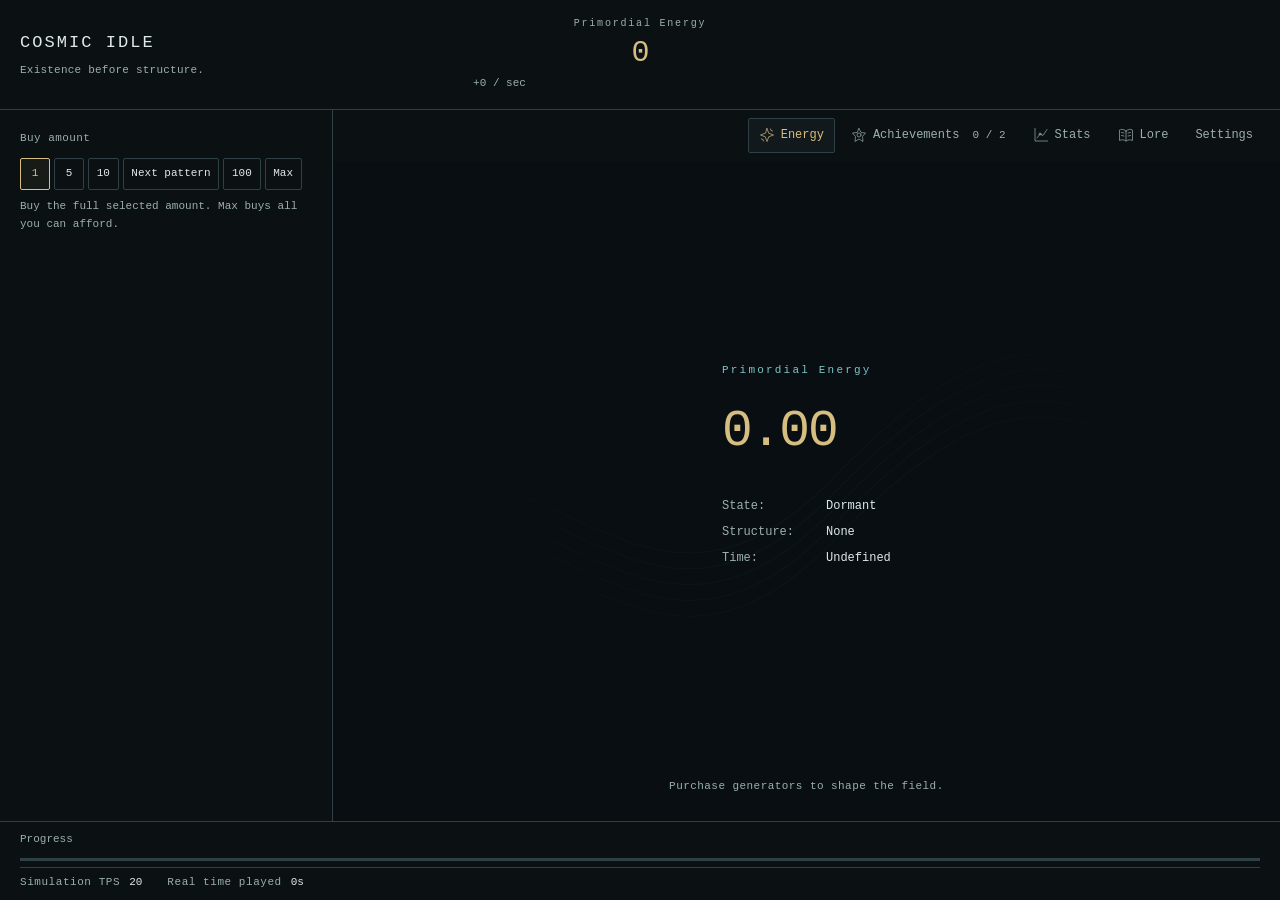
==== docs/index.html @ 894b07b8 "Add two audio directions and a standalone animation and sound gallery" ====
<!DOCTYPE html>
<html lang="en">
<head>
  <meta charset="UTF-8" />
  <meta name="viewport" content="width=device-width, initial-scale=1.0" />
  <title>Cosmic Idle — Energy</title>
  <link rel="stylesheet" href="css/main.css?v=fadb43cb297a" />
</head>
<body>
  <main class="game-shell">
    <header class="topbar">
      <div>
        <h1>Cosmic Idle</h1>
        <div id="generator-layer-switch" class="generator-layer-switch" role="group" aria-label="Generator layer" hidden><button id="layer-primordial" aria-pressed="true">Primordial</button><button id="layer-symmetry" aria-pressed="false">Symmetry</button></div>
        <p class="subtitle">Existence before structure.</p>
      </div>
    <section class="status-grid header-energy">
      <article class="stat-card">
        <span class="label">Primordial Energy</span>
        <strong id="energy-display">0</strong>
        <span id="energy-rate" class="muted">+0 / sec</span>
        
        <span id="fluct-display" class="muted" hidden></span>
        <span id="generator-focus-status" class="muted" hidden></span>
        <div id="quanta-header" class="header-quanta" hidden><span>Unspent Quanta <strong id="quanta-balance">0</strong></span><span><button class="info-term" data-tip="quantaBonus">Energy bonus</button> <strong id="quanta-bonus">×1 all Energy</strong></span></div>
      </article>
    </section>
    </header>

    <section id="save-recovery-warning" class="save-recovery-warning" role="alert" hidden><strong>Your stored save is protected.</strong><span id="save-warning-text"></span><button id="open-save-recovery">Open save recovery</button></section>

    <div class="game-layout">
    <aside class="control-panel" aria-label="Energy controls">
    <div class="buy-amounts" role="group" aria-label="Purchase quantity">
      <span class="label">Buy amount</span>
      <div><button data-buy-amount="1" aria-pressed="true">1</button><button data-buy-amount="5" aria-pressed="false">5</button><button data-buy-amount="10" aria-pressed="false">10</button><button data-buy-amount="pattern" aria-pressed="false">Next pattern</button><button data-buy-amount="100" aria-pressed="false">100</button><button data-buy-amount="max" aria-pressed="false">Max</button></div>
      <p>Buy the full selected amount. Max buys all you can afford.</p>
    </div>
    <div id="primordial-controls">
    <section id="stabilization-panel" class="stabilization-panel" hidden aria-labelledby="stabilization-heading">
      <div class="stabilization-heading"><h2 id="stabilization-heading">Stabilize the Field</h2><strong id="stabilization-level">0 / 4</strong></div>
      <p id="stabilization-next" class="muted"></p>
      <div class="stabilization-track" role="progressbar" aria-label="Stabilization requirements" aria-valuemin="0" aria-valuemax="100" aria-valuenow="0"><span id="stabilization-fill"></span></div>
      <button id="open-stabilization" disabled>Stabilize the Field</button>
      <details class="stabilization-details"><summary>Requirements &amp; rewards</summary><p id="stabilization-reward"></p><p id="stabilization-goal" class="muted"></p><p id="stabilization-recovery" class="muted" hidden></p><p id="economy-migration" class="muted" hidden>Resonance patterns are now active. Your earned progress and unlocked stages were retained.</p></details>
    </section>
    
    <section id="generators-panel" class="panel" data-category="generators" hidden>
      <h2><button class="category-toggle" data-category-toggle="generators" aria-expanded="true">Primordial generators</button></h2>
      <p id="generator-empty" class="muted">Create Energy to discover generators.</p>
      <div id="generator-list" class="card-list"></div>
    </section>

    </div>
    <div id="symmetry-controls" hidden>
      <section class="symmetry-overview"><span class="label">The emerging laws</span><strong id="symmetry-total">0.000%</strong><span id="symmetry-energy-bonus">×1 Energy</span><span id="symmetry-production">0% / game second</span><span id="symmetry-starting" hidden></span></section>
      <p id="symmetry-locked-note" class="muted">Unlock Symmetry in the Condense tree for 10,000 Quanta.</p>
      <section class="panel symmetry-generator-panel"><h2>Symmetry generators</h2>
        <article class="generator-card symmetry-generator"><h3><span class="alignment-symbol" aria-hidden="true">◈</span> <span id="alignment-dev-label" hidden>SGen1 · </span>Field Alignment</h3><p>Bring the fields into alignment. Each level contributes to Symmetry, with diminishing returns from alignment capacity and shared field resistance. Symmetry cannot exceed 100%.</p><div class="generator-meta"><strong id="field-alignment-owned">Purchased: 0</strong><span id="field-alignment-output"></span><span id="field-alignment-scaling" class="muted" hidden></span><button id="buy-field-alignment">Buy 1 — 1e1000 Energy</button></div></article>
      </section>
      <section id="unified-interaction" class="panel" hidden><h2>Unified Interaction</h2><p class="muted">Permanent Energy purchases · retained through Condense.</p><div id="unified-upgrades"></div></section>
      <details class="symmetry-milestones"><summary>Symmetry milestones</summary><ol id="symmetry-milestones"></ol></details>
      <section id="symmetry-breaking" class="symmetry-future" hidden><span class="label">Beyond alignment</span><h3>Break Symmetry</h3><p id="break-symmetry-reward"></p><p class="muted">Resets Field Alignment and Unified Interaction purchases, and returns Symmetry to your starting amount. Keeps Energy, Primordial progress and permanent discoveries.</p><button id="break-symmetry" disabled>Break Symmetry</button><button id="view-asymmetry">Asymmetry upgrades</button></section>
      <p id="symmetry-reset-note" class="muted"></p>
    </div>
    </aside>
    <section class="view-area" aria-label="Game views">
      <section id="active-challenge-banner" class="active-challenge-banner" aria-label="Active challenge" hidden><div><strong id="active-challenge-name"></strong><p id="active-challenge-progress"></p></div><div><button id="active-challenge-view">View rules</button><button id="active-challenge-complete">Complete challenge</button><button id="active-challenge-exit">Exit challenge</button></div></section>
      <div class="view-tabs" role="tablist" aria-label="Game views">
        <button id="energy-tab" role="tab" aria-selected="true" aria-controls="energy-view" tabindex="0">Energy</button>
        <button id="prestige-tab" hidden role="tab" aria-selected="false" aria-controls="prestige-view" tabindex="-1">Condense</button>
        <button id="achievements-tab" role="tab" aria-selected="false" aria-controls="achievements-view" tabindex="-1">Achievements <span id="achievement-count">0 / 2</span></button>
        <button id="stats-tab" role="tab" aria-selected="false" aria-controls="stats-view" tabindex="-1">Stats</button>
        <button id="lore-tab" role="tab" aria-selected="false" aria-controls="lore-view" tabindex="-1">Lore</button>
        <button id="challenges-tab" hidden role="tab" aria-selected="false" aria-controls="challenges-view" tabindex="-1">Challenges</button>
        <button id="automation-tab" hidden role="tab" aria-selected="false" aria-controls="automation-view" tabindex="-1">Automation</button>
        <button id="asymmetry-tab" hidden role="tab" aria-selected="false" aria-controls="asymmetry-view" tabindex="-1">Asymmetry</button>
        <button id="settings-tab" role="tab" aria-selected="false" aria-controls="settings-view" tabindex="-1">Settings</button>
      </div>
      <div id="energy-view" role="tabpanel" aria-labelledby="energy-tab">
        <section id="resonance-overview" class="resonance-overview" aria-label="Resonance resources" hidden>
          <div class="quantum-resource"><span class="label"><button class="info-term" data-tip="quantumResonance">Quantum Resonance</button></span><strong id="quantum-resonance-display">0</strong><span id="quantum-resonance-timer" class="muted"></span><span id="quantum-resonance-softcap" class="muted" hidden><button class="info-term" data-tip="quantumSoftcap">Fluct effect soft-capped</button></span><span id="resonance-fluct-growth" class="muted"></span></div>
          <div class="energy-resource"><span class="label"><button class="info-term" data-tip="energyResonance">Energy Resonance</button></span><strong id="energy-resonance-display">0</strong><span id="energy-resonance-timer" class="muted"></span><span class="muted">Each adds +1 Energy Disturbance</span></div>
        </section>
    <div id="energy-field" class="energy-field" role="img" aria-label="Primordial field. Generator production appears here.">
      <svg class="potential-contours" viewBox="0 0 700 500" preserveAspectRatio="none" aria-hidden="true"><g fill="none" stroke="currentColor" stroke-width="0.6"><path d="M-40 290 C140 130 210 410 370 240 S570 170 740 235"/><path d="M-40 302 C140 142 210 422 370 252 S570 182 740 247"/><path d="M-40 314 C140 154 210 434 370 264 S570 194 740 259"/><path d="M-40 326 C140 166 210 446 370 276 S570 206 740 271"/><path d="M-40 338 C140 178 210 458 370 288 S570 218 740 283"/></g></svg>
      <div class="field-caption"><span class="label">Primordial Energy</span><strong id="center-energy">0.00</strong><div class="existence-state"><p><span>State:</span><b id="existence-state">Dormant</b></p><p><span>Structure:</span><b id="existence-structure">None</b></p><p><span>Time:</span><b>Undefined</b></p><div id="symmetry-counter" class="symmetry-counter" hidden><span><button class="info-term" data-tip="symmetry">Symmetry</button></span><strong id="symmetry-amount">0.000%</strong><small id="symmetry-type">Indistinguishable laws</small></div></div></div>
      <svg class="symmetry-mandala" viewBox="0 0 500 500" aria-hidden="true"><defs><linearGradient id="symmetry-colors" x1="0" y1="0" x2="1" y2="1"><stop stop-color="#b093e4"/><stop offset=".5" stop-color="#72d9d4"/><stop offset="1" stop-color="#ead39b"/></linearGradient></defs><g fill="none" stroke="url(#symmetry-colors)" stroke-width=".7"><circle cx="250" cy="250" r="186"/><circle cx="250" cy="250" r="134"/><path d="M250 64L411 157V343L250 436L89 343V157Z M250 116L366 317H134Z M250 384L134 183H366Z M64 250H436M250 64V436"/><ellipse cx="250" cy="250" rx="186" ry="70"/><ellipse cx="250" cy="250" rx="186" ry="70" transform="rotate(60 250 250)"/><ellipse cx="250" cy="250" rx="186" ry="70" transform="rotate(120 250 250)"/></g></svg>
      <canvas id="field-waves" aria-hidden="true"></canvas>
      <div id="energy-effects" class="energy-effects" aria-hidden="true"></div>
      <span class="field-footnote" aria-hidden="true">Purchase generators to shape the field.</span>
    </div>
      </div>
      <section id="achievements-view" class="achievements-view" role="tabpanel" aria-labelledby="achievements-tab" tabindex="0" hidden>
        <div class="achievements-heading"><span class="label">Milestones of creation</span><h2>Achievements</h2><p>Small discoveries. Permanent rewards.</p></div>
        <div class="achievement-table" role="table" aria-label="Discovered achievements">
          <div class="achievement-row achievement-columns" role="row"><span role="columnheader">Achievement</span><span role="columnheader">Requirement</span><span role="columnheader">Reward</span><span role="columnheader">Status</span></div>
          <div id="click-achievement" class="achievement-row" role="row">
            <div role="cell" class="achievement-name"><span class="achievement-emblem" aria-hidden="true">✦</span><div><span class="achievement-number">01</span><h3>First signal</h3></div></div>
            <div role="cell"><span class="mobile-cell-label">Requirement</span>Purchase <span id="achievement-required">1</span> Energy Disturbance</div>
            <div role="cell"><span class="mobile-cell-label">Reward</span><span id="achievement-reward">×1.03</span> all Energy</div>
            <div role="cell"><span class="mobile-cell-label">Status</span><strong id="achievement-status">0 / 1 generators</strong></div>
          </div>
          <div id="first-generator-achievement" class="achievement-row" role="row"><div role="cell" class="achievement-name"><span class="achievement-emblem" aria-hidden="true">✦</span><div><span class="achievement-number">02</span><h3>An emerging chorus</h3></div></div><div role="cell"><span class="mobile-cell-label">Requirement</span>Purchase 10 Primordial generators</div><div role="cell"><span class="mobile-cell-label">Reward</span>×1.05 generator production</div><div role="cell"><span class="mobile-cell-label">Status</span><strong id="first-generator-status">0 / 1 generators</strong></div></div>
          <div id="twenty-five-achievement" class="achievement-row" role="row"><div role="cell" class="achievement-name"><span class="achievement-emblem" aria-hidden="true">✦</span><div><span class="achievement-number">03</span><h3>A growing engine</h3></div></div><div role="cell"><span class="mobile-cell-label">Requirement</span>Purchase 25 Energy Disturbances</div><div role="cell"><span class="mobile-cell-label">Reward</span>×1.1 generator production</div><div role="cell"><span class="mobile-cell-label">Status</span><strong id="twenty-five-status">0 / 25 Energy Disturbances</strong></div></div>
          <div id="five-minutes-achievement" class="achievement-row" role="row"><div role="cell" class="achievement-name"><span class="achievement-emblem" aria-hidden="true">✦</span><div><span class="achievement-number">04</span><h3>A moment in the void</h3></div></div><div role="cell"><span class="mobile-cell-label">Requirement</span><span id="playtime-requirement">Reach 5 minutes</span></div><div role="cell"><span class="mobile-cell-label">Reward</span><span id="playtime-reward">×1.025 all Energy production</span><span id="playtime-next-reward" class="achievement-detail"></span></div><div role="cell"><span class="mobile-cell-label">Status</span><strong id="five-minutes-status">Tier 0 · 0s / 5 minutes</strong></div></div>
          <div id="coherent-achievement" class="achievement-row" role="row"><div role="cell" class="achievement-name"><span class="achievement-emblem" aria-hidden="true">✦</span><div><span class="achievement-number">05</span><h3>A coherent beginning</h3></div></div><div role="cell"><span class="mobile-cell-label">Requirement</span>Purchase 1 Coherent Energy</div><div role="cell"><span class="mobile-cell-label">Reward</span>×1.05 all generator production</div><div role="cell"><span class="mobile-cell-label">Status</span><strong id="coherent-achievement-status">0 / 1 Coherent Energy</strong></div></div>
          <div id="fluct-streak-achievement" class="achievement-row" role="row" hidden>
            <div role="cell" class="achievement-name"><span class="achievement-emblem" aria-hidden="true">✦</span><div><span class="achievement-number">06</span><h3 id="fluct-streak-name">Against the current</h3></div></div>
            <div role="cell"><span class="mobile-cell-label">Requirement</span><span id="fluct-streak-condition"></span></div>
            <div role="cell"><span class="mobile-cell-label">Reward</span><span id="fluct-streak-reward">Fluct favors reinforcement.</span></div>
            <div role="cell"><span class="mobile-cell-label">Status</span><strong id="fluct-streak-status"></strong><span id="fluct-streak-tiers" class="achievement-detail"></span></div>
          </div>
          <div id="condense-achievement" class="achievement-row" role="row"><div role="cell" class="achievement-name"><span class="achievement-emblem" aria-hidden="true">✦</span><div><span class="achievement-number">07</span><h3>First condensation</h3></div></div><div role="cell"><span class="mobile-cell-label">Requirement</span>Condense Energy once</div><div role="cell"><span class="mobile-cell-label">Reward</span>×1.05 all Energy production</div><div role="cell"><span class="mobile-cell-label">Status</span><strong id="condense-achievement-status">0 / 1 condensations</strong></div></div>
        </div>
      </section>
      <section id="prestige-view" class="achievements-view prestige-view" role="tabpanel" aria-labelledby="prestige-tab" tabindex="0" hidden>
        <div class="prestige-heading"><div class="achievements-heading"><h2>Condense Energy</h2></div><p id="condense-earned" class="stats-note">0 earned · 0 condensations</p></div>
        <section class="primordial-skills" aria-labelledby="skill-tree-title">
          <div class="skill-tree-heading"><h3 id="skill-tree-title">The first constellation</h3><p id="tree-view-help">Scroll vertically · Hover for details · Shift-click to buy</p><div class="tree-view-switch" role="group" aria-label="Skill tree view"><button id="respec-skills" title="Refund all skill costs and restart this run" disabled>Respec</button></div></div>
          <div class="tree-branch-nav" role="group" aria-label="Jump to a branch"><button data-tree-branch="1">Foundation</button><button data-tree-branch="2">Probability</button><button data-tree-branch="3">Rhythm</button><button data-tree-branch="4">Continuum</button><button id="perfect-branch" data-tree-branch="5" hidden>Perfect alignment</button></div>
          <div id="skill-map" class="skill-map" role="region" tabindex="0" aria-label="Skill map. Scroll to explore. Click a node to inspect its effect and cost."><div id="skill-map-world"><svg id="skill-map-links" viewBox="0 0 1350 925" aria-hidden="true"></svg><div id="symmetry-placeholder" hidden class="symmetry-placeholder" role="note"><span class="symmetry-mark">◇</span><strong>Symmetry</strong><span id="symmetry-state">Disconnected · future tree</span><button id="unlock-symmetry">Unlock · 10,000 Quanta</button><small>Discover the laws of the fields</small></div></div></div>
        </section>
        <section class="condense-panel" aria-label="Condensation preview">
          <div class="condense-summary"><span class="label">Condense now to receive</span><strong id="condense-reward">+0 Primordial Quanta</strong><p id="condense-requirement">Requires 1e50 held Energy.</p><p id="condense-next" class="muted"></p></div>
          <p id="condense-rebuild-note" class="stats-note"></p><div class="condense-actions"><button id="condense-button" disabled>Condense Energy · +0 Quanta</button><details class="condense-reset-info"><summary>What resets?</summary><div><p id="condense-reset-description"></p><p id="condense-keep-description" class="condense-keeps"></p></div></details></div>
        </section>
      </section>
      <section id="stats-view" class="achievements-view stats-view" role="tabpanel" aria-labelledby="stats-tab" tabindex="0" hidden>
        <div class="achievements-heading"><span class="label">The shape of production</span><h2>Stats</h2><p id="stats-introduction">Production bonuses.</p></div>
        <div class="stats-subtabs" role="tablist" aria-label="Statistics pages">
          <button id="stats-production-tab" role="tab" aria-selected="true" aria-controls="stats-production-panel" data-stats-page="production">Production</button>
          <button id="stats-condense-tab" role="tab" aria-selected="false" aria-controls="stats-condense-panel" tabindex="-1" data-stats-page="condense">Condense history</button>
        </div>
        <div id="stats-production-panel" role="tabpanel" aria-labelledby="stats-production-tab">
        <div class="stats-overview">
          <article><span class="label">Generator Energy / sec</span><strong id="stats-generator-total">0</strong><span class="muted">Includes current bonuses; timed payouts arrive in bursts.</span></article>
          
        </div>
        <p id="stats-clock-note" class="stats-note" hidden></p>
        
        
        <dl class="discovery-bonuses"><div id="stats-generator-discoveries-row" hidden><dt>Discovered achievements · generator Energy</dt><dd id="stats-generator-discoveries"></dd></div></dl>
        <p id="stats-empty" class="stats-note">Create Energy to discover more production sources.</p>
        <section class="production-breakdown" aria-labelledby="stats-contribution-title">
          <div class="breakdown-heading"><h3 id="stats-contribution-title">Energy / sec contributions</h3><span id="stats-contribution-total"></span></div>
          <p class="breakdown-explanation">Percentages compare each factor's logarithmic strength. Negative shares are slowdowns; absolute shares add to 100%. Expand a row for its sources.</p>
          <p id="stats-contribution-empty" class="stats-note" hidden></p>
          <div id="stats-energy-contributions" class="contribution-layout"></div>
        </section>
        
        <details id="stats-detailed" class="stats-disclosure">
          <summary>Detailed production values</summary>
        <div class="stats-sections">
          
          <section id="stats-generators-section" class="stats-section" aria-labelledby="stats-generator-title" hidden>
            <h3 id="stats-generator-title">Gen 1 · Energy Disturbance</h3><p id="stats-generator-ownership" class="stats-note"></p>
            <dl>
              <div><dt>Original base / unit / sec</dt><dd id="stats-generator-base"></dd></div>
              <div id="stats-field-base-row"><dt>Field Excitation base increase</dt><dd id="stats-generator-field"></dd></div>
              <div id="stats-purchased-base-row" hidden><dt>1-3-1 · Purchased-unit base multiplier</dt><dd id="stats-generator-purchased-base"></dd></div>
              <div class="stats-subtotal"><dt>Current base / unit / sec</dt><dd id="stats-generator-unit"></dd></div>
              <div><dt>Base output · all units / sec</dt><dd id="stats-generator-base-total"></dd></div>
              <div id="stats-generator-count-row" hidden><dt>1-3-2 · Effective count multiplier</dt><dd id="stats-generator-count"></dd></div>
              <div id="stats-generator-focus-row" hidden><dt>3-3 · Wandering rhythm</dt><dd id="stats-generator-focus"></dd></div>
              <div id="stats-growing-engine-row"><dt>A growing engine</dt><dd id="stats-growing-engine"></dd></div>
              <div id="stats-coherent-beginning-row"><dt>A coherent beginning</dt><dd id="stats-coherent-beginning"></dd></div>
              <div id="stats-generator-time-row"><dt>A moment in the void <span class="stats-time-tier muted"></span></dt><dd id="stats-generator-time"></dd></div>
              <div id="stats-generator-condense-row" hidden><dt>First condensation</dt><dd id="stats-generator-condense"></dd></div>
              <div id="stats-generator-quanta-row" hidden><dt>Unspent Primordial Quanta</dt><dd id="stats-generator-quanta"></dd></div>
              <div id="stats-generator-continuum-row" hidden><dt>4-2 · Boundless potential</dt><dd id="stats-generator-continuum"></dd></div>
              <div id="stats-generator-memory-row" hidden><dt>0-0 · Memory of condensation</dt><dd id="stats-generator-memory"></dd></div>
              <div id="stats-generator-fluct-row"><dt><button class="info-term" data-tip="fluct">Fluct</button></dt><dd id="stats-generator-fluct"></dd></div>
              <div class="stats-subtotal"><dt>Combined Energy multiplier</dt><dd id="stats-generator-bonus"></dd></div>
              <div id="stats-generator-game-row"><dt>Energy / game second</dt><dd id="stats-generator-game"></dd></div>
              <div id="stats-speed-row"><dt>Game speed</dt><dd id="stats-speed"></dd></div>
              <div class="stats-result"><dt>Average Energy / second</dt><dd id="stats-generator-result"></dd></div>
            </dl><p id="stats-generator-cadence" class="stats-note"></p>
          </section>
          <section id="stats-fluct-section" class="stats-section" aria-labelledby="stats-fluct-title" hidden>
            <h3 id="stats-fluct-title">Gen 2 · Quantum Fluctuation</h3>
            <dl>
              <div><dt>Total owned</dt><dd id="stats-fluct-owned"></dd></div>
              <div><dt>Current state</dt><dd id="stats-fluct-state"></dd></div>
              <div class="stats-result"><dt><button class="info-term" data-tip="fluctFormula">Fluct</button> · all Energy</dt><dd id="stats-fluct-current"></dd></div>
              <div><dt>Next roll</dt><dd id="stats-fluct-timer"></dd></div>
              <div id="stats-fluct-odds-row" hidden><dt>Positive / negative chance</dt><dd id="stats-fluct-odds"></dd></div>
            </dl><p id="stats-fluct-source" class="stats-note"></p><p id="stats-fluct-formula" class="stats-note" hidden></p>
          </section>
          <section id="stats-coherence-section" class="stats-section" aria-labelledby="stats-coherence-title" hidden>
            <h3 id="stats-coherence-title">Gen 3 · Coherent Energy</h3>
            <dl>
              <div><dt>Total owned</dt><dd id="stats-coherence-owned"></dd></div>
              <div><dt>Resonance production bonuses</dt><dd id="stats-coherence-bonus"></dd></div>
              <div class="stats-result"><dt><button class="info-term" data-tip="quantumResonance">Quantum Resonance</button> / cycle</dt><dd id="stats-quantum-output"></dd></div>
              <div><dt>Quantum Resonance cycle</dt><dd id="stats-quantum-interval"></dd></div>
              <div><dt>Quantum Resonance held</dt><dd id="stats-quantum-held"></dd></div>
              <div id="stats-softcap-row"><dt><button class="info-term" data-tip="quantumSoftcap">Fluct effect soft cap</button></dt><dd id="stats-quantum-softcap"></dd></div>
              <div id="stats-effective-row" hidden><dt>Effective Quantum Resonance</dt><dd id="stats-effective-quantum"></dd></div>
              <div id="stats-exponent-row" hidden><dt>Soft-cap exponent</dt><dd id="stats-quantum-exponent"></dd></div>
              <div class="stats-result"><dt><button class="info-term" data-tip="energyResonance">Energy Resonance</button> / cycle</dt><dd id="stats-resonance-output"></dd></div>
              <div><dt>Energy Resonance cycle</dt><dd id="stats-resonance-interval"></dd></div>
              <div><dt>Gen 1 units created</dt><dd id="stats-resonance-added"></dd></div>
            </dl><p class="stats-note">Generator achievements strengthen both outputs. Fractional output carries into future cycles. Each Energy Resonance adds one Gen 1 unit.</p>
          </section>
          <section id="stats-field-section" class="stats-section" aria-labelledby="stats-field-title" hidden>
            <h3 id="stats-field-title">Gen 4 · Field Excitation</h3>
            <dl>
              <div><dt>Total owned</dt><dd id="stats-field-owned"></dd></div>
              <div><dt>Base increase / cycle · all units</dt><dd id="stats-field-base"></dd></div>
              <div><dt>Generator achievement bonus</dt><dd id="stats-field-bonus"></dd></div>
              <div id="stats-field-purchased-row" hidden><dt>4-3-3 · Purchased Field Excitations</dt><dd id="stats-field-purchased"></dd></div>
              <div class="stats-result"><dt>Gen 1 base increase / cycle</dt><dd id="stats-field-output"></dd></div>
              <div><dt>Cycle duration</dt><dd id="stats-field-interval"></dd></div>
              <div><dt>Accumulated Gen 1 base increase</dt><dd id="stats-field-accumulated"></dd></div>
            </dl><p class="stats-note">The accumulated increase is already included in Gen 1's base rate above. Energy bonuses then multiply its Energy payouts.</p>
          </section>
          <section id="stats-dynamics-section" class="stats-section" hidden>
            <h3>Field dynamics · Gen 5–7</h3><dl>
              <div><dt>Oscillation cycle</dt><dd id="stats-oscillation-phase"></dd></div>
              <div class="stats-result"><dt>Current all-Energy multiplier</dt><dd id="stats-oscillation-current"></dd></div>
              <div><dt>Peak all-Energy multiplier</dt><dd id="stats-oscillation-peak"></dd></div>
              <div><dt>Gen 6 · peak reinforcement</dt><dd id="stats-field-resonance"></dd></div>
              <div><dt>Gen 7 · Disturb coupling</dt><dd id="stats-field-coupling"></dd></div>
            </dl><p class="stats-note">Coupled Gen 4 units strengthen future base-rate increases. Their accumulated effect is included in Field Excitation above.</p>
          </section>
        </div>
        </details>
        </div>
        <div id="stats-condense-panel" role="tabpanel" aria-labelledby="stats-condense-tab" hidden>
          <div class="stats-overview">
            <article><span class="label">Current run · real duration</span><strong id="stats-run-real-duration">0s</strong><span id="stats-run-reward" class="muted">+0 Quanta if condensed now</span></article>
            <article><span class="label">Current Quanta / real minute</span><strong id="stats-run-quanta-minute">0</strong><span id="stats-run-quanta-hour" class="muted">0 Quanta / real hour</span></article>
          </div>
          <p id="stats-run-partial" class="stats-note" hidden>This run began before real-run tracking was added. Its duration and rates cover only the tracked portion. The next fresh run will be fully tracked.</p>
          <div class="breakdown-heading"><h3>Last 10 Condenses</h3><span id="stats-condense-record-count">0 recorded</span></div>
          <p class="stats-note">Newest first. All Quanta rates use real elapsed time.</p>
          <p id="stats-condense-empty" class="stats-note">No recorded Condenses yet. Completed runs will appear here; older saves have no retrospective history.</p>
          <div id="stats-condense-table-wrap" class="condense-history-scroll" tabindex="0" role="region" aria-label="Recent Condense runs" hidden>
            <table class="condense-history-table"><thead><tr><th scope="col">Condense</th><th scope="col">Real duration</th><th scope="col">Quanta gained</th><th scope="col">Quanta / min</th><th scope="col">Quanta / hour</th></tr></thead><tbody id="stats-condense-rows"></tbody></table>
          </div>
          <p id="stats-condense-partial-note" class="stats-note" hidden>Partial records show only time tracked after this update. Their rates describe that tracked interval, rather than the entire run. A dash means a positive reward had no measurable real duration.</p>
        </div>
      </section>
      <section id="lore-view" class="achievements-view lore-view" role="tabpanel" aria-labelledby="lore-tab" tabindex="0" hidden>
        <div class="achievements-heading"><span class="label">An unfolding existence</span><h2>Lore</h2><p>Fragments discovered along the way.</p></div><div id="lore-entries"></div>
      </section>
      <section id="challenges-view" class="achievements-view challenges-view" role="tabpanel" aria-labelledby="challenges-tab" tabindex="0" hidden>
        <div class="achievements-heading"><span class="label">Patterns becoming purpose</span><h2>Challenge runs</h2><p>Reach an Energy goal under altered rules. Ten levels per challenge. Permanent automation rewards.</p></div>
        <div class="challenge-layout"><nav id="challenge-tracks" aria-label="Automation challenges"></nav><article id="challenge-detail" class="challenge-detail"></article></div>
      </section>
      <section id="automation-view" class="achievements-view automation-view" role="tabpanel" aria-labelledby="automation-tab" tabindex="0" hidden>
        <div class="achievements-heading"><span class="label">Let the field sustain itself</span><h2 id="automation-heading">Automation</h2><p>Configure generator buyers, Stabilization and Condensing.</p></div>
        <section class="automation-settings" aria-labelledby="automation-heading">
          <p class="settings-note">Basic buyers and Auto-Stabilize unlock after Condense. Unlock advanced buyers in the skill tree. Basic buyers attempt the next pattern; advanced buyers purchase Max. Timers use real seconds, including time out of focus. Failed attempts are not saved up. Condense has priority, then Stabilize, then buyers act in generator order. Auto-Stabilize starts off and uses the average interval of all other unlocked buyers, whether enabled or disabled.</p>
          <div class="automation-actions"><button id="automation-all-on">Enable all unlocked</button><button id="automation-all-off">Disable all</button><button id="automation-challenges">View challenges</button></div>
          <div id="automation-settings-list" class="settings-list"></div>
          <form id="auto-condense-target-form" class="auto-condense-target" novalidate>
            <label for="auto-condense-target">Auto-Condense minimum reward <span class="muted">(Primordial Quanta)</span></label>
            <div><input id="auto-condense-target" type="text" inputmode="decimal" value="1" autocomplete="off" spellcheck="false" aria-describedby="auto-condense-target-help auto-condense-target-status"><button id="auto-condense-target-apply" type="submit">Apply target</button></div>
            <p id="auto-condense-target-help" class="settings-note">Enter a whole number of 1 or more. Scientific notation is supported, for example 1e3. Auto-Condense pauses while you edit this field.</p>
            <p id="auto-condense-target-status" class="settings-note" role="status" aria-live="polite"></p>
            <p id="auto-condense-target-progress" class="settings-note"></p>
          </form>
          <p id="auto-condense-explanation" class="settings-note">Auto-Condense waits until the available reward meets your Quanta target, then claims the full reward on its next attempt. The normal 1e50 Energy minimum still applies. Automatic Condenses skip the cinematic. Basic buyers start enabled when unlocked; other toggles keep your saved choice.</p>
        </section>
      </section>
      <section id="asymmetry-view" class="achievements-view asymmetry-view" role="tabpanel" aria-labelledby="asymmetry-tab" tabindex="0" hidden><div class="achievements-heading"><span class="label">Difference becomes possibility</span><h2>Asymmetry</h2><p>A permanent currency born when aligned fields separate.</p></div><div class="asymmetry-balances"><strong id="asymmetry-balance">0</strong><span id="asymmetry-history"></span></div><p class="settings-note">These upgrades survive Condense, Stabilization and Break Symmetry.</p><div id="asymmetry-upgrades" class="asymmetry-upgrades"></div></section>
      <section id="settings-view" class="achievements-view" role="tabpanel" aria-labelledby="settings-tab" tabindex="0" hidden>
        <div class="achievements-heading"><span class="label">Your experience</span><h2>Settings</h2></div>
        <div class="settings-save-actions" role="group" aria-label="Save data">
          <button id="save-button">Save</button>
          <button id="export-button">Export</button>
          <button id="import-button">Import</button>
          <button id="reset-button" class="danger">Hard Reset</button>
        </div>
        <p id="save-status" class="settings-note" role="status">Autosave enabled.</p>
        <div class="save-recovery-controls"><button id="export-stored-button">Export protected stored save</button><label>Recovery backup<select id="save-backup-select" aria-label="Recovery backup"></select></label><button id="restore-backup-button">Restore selected backup</button><p class="settings-note">Imports and recovery keep the previous data as a backup. A failed load pauses autosaving instead of replacing your progress.</p></div>
        <div class="settings-list">
          <label><span>Sound direction</span><select id="setting-audioTheme"><option value="0">Eventide · original</option><option value="1">Celestial score</option><option value="2">Glass observatory · new</option><option value="3">Redshift · new</option></select></label>
          <label><span>Visual direction</span><select id="setting-visualTheme"><option value="0">Deep Signal · original</option><option value="1">Spectral lattice · new</option></select></label>
          <label><span>Stabilization and Break Symmetry animations</span><input id="setting-resetVisuals" type="checkbox"></label>
          <p class="settings-note">Sound and visual directions can be mixed. Both preserve the original Condense music and cinematic.</p>
          <div class="audio-preview-actions"><button id="preview-direction">Preview selected sound</button><button id="stop-direction-preview" hidden>Stop preview</button><a href="gallery.html" target="_blank" rel="noopener">Animation &amp; sound gallery ↗</a></div><p id="direction-preview-status" class="settings-note" role="status">Compare the same short event sequence in each sound direction.</p>
          <label><span>Sound</span><input id="setting-sound" type="checkbox"></label>
          <label><span>Mute sounds while unfocused</span><input id="setting-muteUnfocused" type="checkbox"></label>
          
          
          
          <label><span>Skill purchase sounds</span><input id="setting-perkSound" type="checkbox"></label>
          <label><span>Skill purchase visuals</span><input id="setting-perkVisuals" type="checkbox"></label>
          <label><span>Generator sounds</span><input id="setting-generatorSound" type="checkbox"></label>
          <label><span>Quantum Fluctuation sounds</span><input id="setting-fluctuationSound" type="checkbox"></label>
          <label><span>Coherent Energy sounds</span><input id="setting-coherentSound" type="checkbox"></label>
          <label><span>Field sounds</span><input id="setting-fieldSound" type="checkbox"></label>
          <label><span>Condense music</span><input id="setting-condenseSound" type="checkbox"></label>
          <label><span>Condense cinematic</span><input id="setting-condenseVisuals" type="checkbox"></label>
          <label><span>Volume</span><input id="setting-volume" type="range" min="0" max="1" step="0.01" aria-label="Volume"></label>
          <label><span>Visual feedback</span><select id="setting-visuals"><option value="0">None — sound only</option><option value="1">Faint abstract glow</option><option value="2">Classic sparks</option></select></label>
          <label><span>Automatically dismiss lore and notifications after 6 seconds</span><input id="setting-autoDismiss" type="checkbox"></label>
        </div>
        <p class="settings-note">Popups wait for a click by default. Generator hotkeys: 1–9 and 0 buy generators in the selected Primordial or Symmetry layer, when available. Uses the selected buy amount in the Energy tab. Sounds begin after your first interaction. Settings are saved with your progress.</p><div class="sound-previews"><button id="preview-perk-sound">Preview skill purchase</button></div><p id="music-stage" class="settings-note"></p><p id="audio-status" class="settings-note" role="status"></p>
      </section>
    </section>
    </div>
    <section class="milestone" aria-label="Next major milestone">
      <div class="milestone-heading"><span id="milestone-title">Progress</span><span id="milestone-value"></span><div id="milestone-condense-summary" class="milestone-condense-summary" hidden><span id="milestone-quanta-rate" title="Quanta available if you Condense now, divided by this run's real elapsed minutes.">0 Quanta/min</span><button id="milestone-condense" hidden>Condense Energy</button></div></div>
      <div id="milestone-bar" class="milestone-track" role="progressbar" aria-label="Progress" aria-valuemin="0" aria-valuemax="100" aria-valuenow="0"><div id="milestone-fill"></div></div>
      <span id="milestone-caption" class="muted"></span>
    <section class="simulation-strip">
      <h2>Simulation</h2>
      <div class="sim-grid">
        <div><span class="label">Simulation TPS</span><strong id="tps-display">20</strong></div>
        <div id="game-speed-stat" hidden><span class="label">Game Speed</span><strong id="game-speed-display">1×</strong></div>
        <div><span class="label">Real time played</span><strong id="real-time-display">0s</strong></div>
        <div id="game-time-stat" hidden><span class="label">Game time experienced</span><strong id="game-time-display">0s</strong></div>
      </div>
    </section>
    </section>
  </main>
  <section id="skill-detail" class="skill-detail" role="dialog" aria-labelledby="skill-detail-name" aria-describedby="skill-detail-description" hidden><button id="close-skill-detail" aria-label="Close skill details">×</button><div><span id="skill-detail-id" class="label">1-1 · Foundation</span><h4 id="skill-detail-name">Focused production</h4><p id="skill-detail-description"></p><p id="skill-detail-cost" class="stats-note"></p></div><button id="buy-skill">Unlock · 1 Quanta</button><p id="skill-purchase-status" role="status" aria-live="polite"></p></section>

  <dialog id="challenge-dialog" aria-labelledby="challenge-confirm-title" aria-describedby="challenge-confirm-description"><span class="label">Alter the primordial field</span><h2 id="challenge-confirm-title"></h2><p id="challenge-confirm-description"></p><div class="respec-choices"><button id="challenge-cancel">Keep this run</button><button id="challenge-confirm">Restart run</button></div></dialog>
  <dialog id="respec-dialog" aria-labelledby="respec-title" aria-describedby="respec-description"><span class="label">Reform the constellation</span><h2 id="respec-title">Respec skills?</h2><strong id="respec-refund"></strong><p id="respec-description"></p><div class="respec-choices"><button id="cancel-respec">Keep my skills</button><button id="confirm-respec">Respec · restart run</button></div></dialog>
  <dialog id="stabilization-dialog" aria-labelledby="stabilization-dialog-title"><span class="label">Release the Energy · retain the pattern</span><h2 id="stabilization-dialog-title">Stabilize the Field?</h2><p id="stabilization-dialog-reward"></p><p>Restart Energy, generators and Resonance in a stronger field.</p><p id="stabilization-keeps"></p><div class="respec-choices"><button id="cancel-stabilization">Keep building</button><button id="confirm-stabilization">Stabilize</button></div></dialog>
  <p id="pattern-announcement" class="sr-only" role="status" aria-live="polite"></p>
  <dialog id="break-dialog" aria-labelledby="break-dialog-title"><h2 id="break-dialog-title">Break Symmetry?</h2><p id="break-dialog-reward"></p><p>Resets Field Alignment and every Unified Interaction purchase. Symmetry returns to your starting amount. Keeps Energy, Primordial generators, Quanta, skills, achievements, lore, playtime, Asymmetry and its upgrades.</p><div class="dialog-actions"><button id="cancel-break">Keep aligning</button><button id="confirm-break">Break Symmetry</button></div></dialog>
  <div id="reset-presentation" hidden aria-hidden="true"><div class="reset-geometry"></div><div class="reset-blackout"></div><p class="reset-caption"></p></div>
  <div id="discovery-flair" aria-hidden="true" hidden></div>
  <aside id="achievement-notice" class="achievement-notice" role="button" tabindex="0" aria-label="Dismiss notification" hidden>
    <div role="status" aria-live="polite" aria-atomic="true"><span id="achievement-notice-kind" class="label">Achievement unlocked</span><h2 id="achievement-notice-title"></h2><p id="achievement-notice-reward"></p></div>
    <div class="achievement-notice-actions"><span id="achievement-notice-count"></span><span>Click anywhere to dismiss</span></div>
  </aside>
  <dialog id="offline-dialog" aria-labelledby="offline-title" aria-describedby="offline-description">
    <span class="label">While you were away</span><h2 id="offline-title">Offline progress</h2>
    <p id="offline-description"></p><progress id="offline-progress" max="1" value="0" aria-label="Offline time processed"></progress>
    <p id="offline-status" role="status" aria-live="polite"></p><p id="offline-summary"></p>
    <p id="offline-accuracy" class="settings-note">Accurate uses normal simulation rules. Fast checks purchases and timed production less often, so results can differ. Skipping keeps processed progress and discards the remaining time.</p>
    <div class="offline-actions"><button id="offline-accurate">Simulate accurately</button><button id="offline-fast">Fast · less accurate</button><button id="offline-skip">Skip offline time</button><button id="offline-continue" hidden>Continue</button></div>
  </dialog>
  <dialog id="condense-dialog" aria-labelledby="condense-cinematic-title" aria-describedby="condense-cinematic-reward"><canvas id="condense-canvas" aria-hidden="true"></canvas><div class="condense-cinematic-caption"><span class="label">The field remembers</span><h2 id="condense-cinematic-title">Condensing Energy</h2><p id="condense-cinematic-reward"></p></div><button id="skip-condense">Skip cinematic</button></dialog>

  <!-- Break Infinity: large-number library -->
  <script src="js/numbers/break_infinity.min.js?v=e5052a9b24a3"></script>

  <!-- Load order matters because this version works directly from file:// -->
  <script src="js/core/namespace.js?v=2be15fd41d03"></script>
  <script src="js/core/config.js?v=1f994a4ee88d"></script>
  <script src="js/numbers/decimal.js?v=072eb6e5da4d"></script>
  <script src="js/core/state.js?v=b77891d3374e"></script>
  <script src="js/core/automation.js?v=b58f0ed9d0a8"></script>
  <script src="js/core/symmetry.js?v=0724e8f1a677"></script>
  <script src="js/time/gameTime.js?v=a3b9af0ff87e"></script>
  <script src="js/core/modifiers.js?v=368e702616dc"></script>
  <script src="js/core/playtime.js?v=e3322b01d6fb"></script>
  <script src="js/core/progression.js?v=d53b14316d63"></script>
  <script src="js/core/prestige.js?v=06d57d041259"></script>
  <script src="js/layers/energy/energy.js?v=6435c975ec5c"></script>
  <script src="js/layers/energy/coherence.js?v=be5e46fdf999"></script>
  <script src="js/layers/energy/fieldExcitation.js?v=abb01bc2d45d"></script>
  <script src="js/layers/energy/fieldDynamics.js?v=76632361444f"></script>
  <script src="js/core/structure.js?v=4762d080104f"></script>
  <script src="js/core/flow.js?v=d1f1f20dbab7"></script>
  <script src="js/core/productionStats.js?v=9cdac373e95e"></script>
  <script src="js/save/saveManager.js?v=5a423ff596cc"></script>
  <script src="js/ui/format.js?v=7deb167be06e"></script>
  <script src="js/ui/icons.js?v=80b1b0ea0822"></script>
  <script src="js/ui/experience.js?v=b15e1372ab97"></script>
  <script src="js/ui/perkFX.js?v=6b1f5cb7c69e"></script>
  <script src="js/ui/condenseFX.js?v=a3923dd5d810"></script>
  <script src="js/ui/tooltips.js?v=003dcab9db72"></script>
  <script src="js/ui/fieldWaves.js?v=fa132db192d3"></script>
  <script src="js/ui/stats.js?v=914dfd00bf46"></script>
  <script src="js/ui/achievements.js?v=17c5f1700e67"></script>
  <script src="js/ui/prestige.js?v=f57351f4cb58"></script>
  <script src="js/ui/discovery.js?v=091b40b5cb5e"></script>
  <script src="js/ui/treeMap.js?v=63e38f61743f"></script>
  <script src="js/ui/automation.js?v=07c4d24a8ad4"></script>
  <script src="js/ui/symmetry.js?v=94919d7728e3"></script>
  <script src="js/ui/render.js?v=647f7e967ea3"></script>
  <script src="js/ui/structure.js?v=9cbe2a9105a3"></script>
  <script src="js/core/gameLoop.js?v=4522cc2858ab"></script>
  <script src="js/core/offline.js?v=a51364542072"></script>
  <script src="js/ui/asymmetry.js?v=4c9fb123a561"></script>
  <script src="js/ui/presentation.js?v=03a8e7174dbb"></script>
  <script src="js/ui/audioDirections.js?v=544436777023"></script>
  <script src="js/main.js?v=e46e63cb9fc1"></script>
</body>
</html>
---- docs/css/main.css ----
:root {
  color-scheme: dark;
  --bg: #0b1012;
  --surface: #11191d;
  --field: #080e11;
  --text: #e0e9e9;
  --muted: #9bafb1;
  --border: #2d4146;
  --energy: #d6bd80;
  --energy-soft: #bda66e;
  --energy-wash: #d6bd8010;
  --disturbance: #ce8c82;
  --fluct: #7fc4c7;
  --fluct-negative: #b29bcc;
  --focus: #b8dce0;
  --mono: Consolas, "Cascadia Mono", "Courier New", monospace;
}
* { box-sizing: border-box; }
[hidden] { display: none !important; }
body { margin: 0; min-height: 100vh; background: var(--bg); color: var(--text); font-family: var(--mono); font-size: 14px; line-height: 1.6; }
button,input,select { font: inherit; }
button { border: 1px solid var(--border); border-radius: 2px; background: transparent; color: var(--text); padding: 8px 12px; font-size: 12px; cursor: pointer; transition: background .15s, border-color .15s, color .15s; }
button:hover:not(:disabled) { border-color: var(--energy); background: var(--energy-wash); }
button:disabled { opacity: .45; cursor: not-allowed; }
button:focus-visible,.energy-field:focus-visible,select:focus-visible,input:focus-visible { outline: 2px solid var(--focus); outline-offset: 3px; }
button.danger { color: var(--disturbance); }
.game-shell { padding-bottom: 160px; }
.topbar { display: grid; grid-template-columns: minmax(0,1fr) minmax(230px,1fr) minmax(0,1fr); gap: 18px; align-items: center; min-height: 138px; padding: 20px 26px; border-bottom: 1px solid var(--border); }
.topbar h1 { margin: 0; font-size: 17px; font-weight: 400; text-transform: uppercase; letter-spacing: .12em; }
.subtitle { margin: 6px 0 0; color: var(--muted); font-size: 11px; letter-spacing: .02em; }
.header-energy { min-width: 0; text-align: center; }
.stat-card { display: grid; gap: 2px; }
.label { color: var(--muted); font-size: 11px; text-transform: uppercase; letter-spacing: .13em; }
.muted { color: var(--muted); }
.header-energy .label { font-size: 10px; letter-spacing: .18em; }
#energy-display { color: var(--energy); font-size: 30px; font-weight: 400; line-height: 1.3; letter-spacing: -.03em; overflow-wrap: anywhere; animation: energy-breathe 6s ease-in-out infinite; }
#energy-display,#center-energy { white-space:nowrap; overflow-wrap:normal; }
.achievement-notice { position:fixed; z-index:60; top:14px; right:14px; width:min(340px,calc(100vw - 28px)); max-height:calc(100vh - 28px); overflow:auto; padding:16px 18px 12px; border:1px solid #6a6250; border-left:3px solid var(--energy); border-radius:3px; background:#11191df5; box-shadow:0 10px 32px #0007; font-size:12px; cursor:pointer; }
.achievement-notice:hover,.achievement-notice:focus-visible { border-color:var(--energy); }
.achievement-notice.is-lore { border-left-color:var(--fluct); }
.achievement-notice.is-lore .label { color:var(--fluct); }
.achievement-notice .label { font-size:10px; color:var(--energy); }
.achievement-notice h2 { font-size:15px; font-weight:400; margin:6px 0; }
.achievement-notice p { margin:6px 0 12px; color:var(--muted); overflow-wrap:anywhere; }
.achievement-notice-actions { display:flex; align-items:center; justify-content:space-between; gap:12px; color:var(--muted); font-size:10px; }
.achievement-notice.is-dismissing { opacity:0; transition:opacity 2s ease-out; pointer-events:none; }
.header-energy .muted { font-size: 11px; }
#fluct-display { color: var(--fluct); }
@keyframes energy-breathe { 0%,100% { opacity:.78; } 50% { opacity:1; } }
.game-layout { display: grid; grid-template-columns: 320px minmax(0,1fr); align-items: start; }
.control-panel { min-width: 0; padding: 22px 20px; border-right: 1px solid var(--border); }
.settings-save-actions { display: flex; flex-wrap: wrap; gap: 8px; margin-bottom: 24px; }
.settings-save-actions button { padding: 8px 12px; font-size: 12px; }
.save-recovery-controls { display:flex; flex-wrap:wrap; align-items:center; gap:12px; margin:14px 0 24px; }.save-recovery-controls label { display:grid; gap:6px; font-size:11px; color:var(--muted); }.save-recovery-controls select { max-width:min(100%,440px); }.save-recovery-controls .settings-note { flex-basis:100%; }
.save-recovery-warning { padding:12px 24px; border-block:1px solid #9b7252; background:#2a201e; color:#e7c4a2; display:flex; align-items:center; flex-wrap:wrap; gap:12px; font-size:12px; }.save-recovery-warning span { flex:1; min-width:180px; line-height:1.6; }
.game-shell:has(#save-recovery-warning:not([hidden])) { grid-template-rows:auto auto minmax(0,1fr) auto; }
.save-recovery-controls label { min-width:0; max-width:100%; flex:1 1 260px; grid-template-columns:minmax(0,1fr); }.save-recovery-controls select { width:100%; min-width:0; }
.buy-amounts > div { display: flex; gap: 5px; margin-top: 10px; }
.buy-amounts button { flex: 1; padding: 6px 0; font-size: 11px; }
.buy-amounts button[aria-pressed=true] { color: var(--energy); border-color: var(--energy); background: var(--energy-wash); }
.buy-amounts p { font-size: 11px; color: var(--muted); margin: 8px 0 24px; }
.panel { margin: 24px 0 0; padding: 0; }
.panel h2 { margin: 0 0 14px; font-size: 11px; font-weight: 400; color: var(--muted); text-transform: uppercase; letter-spacing: .13em; }
.panel-heading p,#generator-empty,#upgrade-empty { color: var(--muted); font-size: 11px; line-height: 1.8; margin: 0 0 12px; }
.card-list { display: grid; }
.generator-card { border-top: 1px solid var(--border); padding: 18px 0; }
.generator-card h3 { font-size: 14px; font-weight: 400; margin: 0 0 7px; }
.generator-card[data-generator=energyDisturbance] h3 { color: var(--disturbance); }
.generator-card[data-generator=quantumFluctuation] h3 { color: var(--fluct); }
.generator-card p { color: var(--muted); font-size: 11px; line-height: 1.8; margin: 6px 0; }
.generator-meta { display: grid; gap: 7px; margin-top: 12px; font-size: 11px; }
.generator-meta strong { font-weight: 400; color: var(--text); }
.generator-meta button { margin-top: 5px; width: 100%; text-align: left; color: var(--energy); font-size: 12px; padding: 10px 11px; }
.control-panel footer { margin: 20px 0; font-size: 11px; color: var(--muted); line-height: 1.7; }
.view-area { min-width: 0; position: sticky; top: 0; }
.view-tabs { display: flex; justify-content: flex-end; gap: 5px; padding: 16px 24px; flex-wrap: wrap; }
.view-tabs button { border-color: transparent; color: var(--muted); font-size: 12px; padding: 7px 10px; }
.view-tabs button[aria-selected=true] { color: var(--energy); border-color: var(--border); background: var(--surface); }
#achievement-count { margin-left: 6px; font-size: 11px; color: var(--muted); }
.energy-field { position: relative; height: calc(100vh - 330px); min-height: 390px; overflow: hidden; background: var(--field); cursor: crosshair; user-select: none; touch-action: manipulation; -webkit-tap-highlight-color: transparent; }
.potential-contours { position: absolute; inset: 0; width: 100%; height: 100%; color: var(--fluct); opacity: .075; pointer-events: none; mask-image: radial-gradient(ellipse, #000 0%, transparent 72%); }
.energy-field.is-resonant .potential-contours { opacity: .15; }
.field-caption { position: absolute; inset: 0; display: flex; flex-direction: column; align-items: flex-start; justify-content: center; width: max-content; max-width: 100%; margin: auto; padding: 30px 25px 75px; gap: 14px; pointer-events: none; z-index: 1; }
.field-caption > .label { font-size: 11px; color: var(--fluct); letter-spacing: .2em; }
#center-energy { color: var(--energy); font-size: clamp(32px,4vw,52px); font-weight: 400; line-height: 1.5; font-variant-numeric: tabular-nums; letter-spacing: -.04em; overflow-wrap: anywhere; }
.existence-state { margin-top: 6px; color: var(--muted); font-size: 12px; }
.existence-state p { display: grid; grid-template-columns: 92px auto; gap: 12px; margin: 7px 0; }
.existence-state b { color: var(--text); font-weight: 400; }
.field-footnote { position: absolute; bottom: 25px; left: 20px; right: 20px; text-align: center; color: var(--muted); font-size: 11px; letter-spacing: .04em; pointer-events: none; }
.energy-effects { position: absolute; inset: 0; pointer-events: none; }
.energy-spark { position: absolute; width: var(--spark-size,12px); height: var(--spark-size,12px); margin-left: calc(var(--spark-size,12px) / -2); margin-top: calc(var(--spark-size,12px) / -2); border-radius: 50%; background: radial-gradient(circle,#fff6d8 0%,#d6bd80 8%,#b99a5066 28%,transparent 70%); animation: energy-flash .65s ease-out forwards; pointer-events: none; }
.energy-spark::after { content: ""; position: absolute; inset: 30%; border: 1px solid #d6bd8066; border-radius: 50%; }
.energy-spark.generator-spark { background: radial-gradient(circle,#ffe4df 0%,#ce8c82 10%,#ad5b5366 28%,transparent 70%); }
.energy-spark.generator-spark::after { border-color: #ce8c8266; }
.energy-spark.production-signal { animation-duration:1.5s; }
.energy-spark.abstract-energy { width: clamp(100px,calc(var(--spark-size) * 3),400px); height: clamp(100px,calc(var(--spark-size) * 3),400px); margin-left: calc(clamp(100px,calc(var(--spark-size) * 3),400px) / -2); margin-top: calc(clamp(100px,calc(var(--spark-size) * 3),400px) / -2); filter: blur(20px); background: radial-gradient(ellipse,#d6bd80 0%,#a88d4a44 40%,transparent 70%); }
.energy-spark.abstract-energy.generator-spark { background: radial-gradient(ellipse,#ce8c82 0%,#993f4b44 40%,transparent 70%); }
.energy-spark.abstract-energy::after { display: none; }
.energy-spark.fluctuation-wave { width: 240px; height: 85px; margin-left: -120px; margin-top: -42px; filter: blur(14px); background: radial-gradient(ellipse,#7fc4c7aa 0%,#3c777b44 42%,transparent 72%); animation: fluct-drift 1.5s ease-out forwards; }
.energy-spark.fluctuation-wave.fluct-negative { background: radial-gradient(ellipse,#b29bccaa 0%,#6c568b44 42%,transparent 72%); }
.energy-spark.fluctuation-wave::after { display: none; }
@keyframes energy-flash { 0% { opacity:0; transform:scale(.3); } 12% { opacity:var(--spark-opacity,.18); } 100% { opacity:0; transform:scale(1.6); } }
@keyframes energy-flash-reduced { from { opacity:var(--spark-opacity,.18); } to { opacity:0; } }
@keyframes fluct-drift { 0% { opacity:0; transform:scale(.6) rotate(-12deg); } 35% { opacity:.14; } 100% { opacity:0; transform:scale(1.5) rotate(12deg); } }
.achievements-view { min-height: calc(100vh - 330px); padding: 22px 28px 35px; background: var(--field); }
.achievements-heading h2 { color: var(--energy); margin: 9px 0 12px; font-size: 24px; font-weight: 400; }
.achievements-heading p { color: var(--muted); font-size: 12px; margin: 0 0 28px; }
.achievement-table { border-top: 1px solid var(--border); }
.achievement-row { display: grid; grid-template-columns: 1.1fr .9fr 1fr 1fr; gap: 14px; align-items: center; border-bottom: 1px solid var(--border); padding: 20px 16px; font-size: 12px; color: var(--muted); }
.achievement-columns { color: var(--muted); font-size: 11px; text-transform: uppercase; letter-spacing: .08em; padding: 12px 16px; background: var(--surface); }
.achievement-row.unlocked { background: #7fc4c709; box-shadow: inset 2px 0 var(--fluct); color: var(--text); }
.achievement-name { display: flex; align-items: center; gap: 12px; }
.achievement-emblem { display: grid; place-items: center; flex-shrink: 0; width: 30px; height: 30px; border: 1px solid var(--border); color: var(--muted); font-size: 18px; }
.unlocked .achievement-emblem { color: var(--fluct); border-color: #7fc4c766; background: #7fc4c709; }
.achievement-number { font-size: 11px; color: var(--muted); }
.achievement-name h3 { font-size: 13px; font-weight: 400; margin: 3px 0 0; color: var(--text); }
.achievement-row strong { font-size: 11px; font-weight: 400; }
.mobile-cell-label { display: none; }
.lore-entry { padding: 24px 0; border-top: 1px solid var(--border); max-width: 700px; }
.lore-entry h3 { color: var(--fluct); font-size: 14px; font-weight: 400; margin: 0 0 12px; }
.lore-entry p { color: var(--muted); font-size: 13px; line-height: 1.95; margin-bottom: 18px; }
.lore-entry button { font-size: 11px; }
.settings-list { max-width: 740px; }
.settings-list label { display: flex; align-items: center; justify-content: space-between; gap: 22px; padding: 17px 0; border-bottom: 1px solid var(--border); color: var(--text); font-size: 12px; }
.settings-list input[type=checkbox] { accent-color: var(--fluct); width: 18px; height: 18px; flex-shrink: 0; }
.settings-list input[type=range] { accent-color: var(--energy); width: 150px; max-width: 45%; }
.settings-list select { color: var(--text); background: var(--surface); border: 1px solid var(--border); border-radius: 2px; padding: 9px; font-size: 12px; max-width: 55%; }
.settings-note { color: var(--muted); font-size: 12px; line-height: 1.8; max-width: 740px; }
#music-stage { color: var(--fluct); }
.milestone { position: fixed; z-index: 5; bottom: 0; left: 0; right: 0; border-top: 1px solid var(--border); background: var(--bg); padding: 14px 24px 12px; }
.milestone-heading { display: flex; justify-content: space-between; flex-wrap: wrap; gap: 6px 16px; font-size: 11px; color: var(--muted); }
.milestone-track { height: 3px; background: var(--border); margin-top: 10px; overflow: hidden; }
#milestone-fill { width: 0; height: 100%; background: var(--energy); }
#milestone-caption { display: block; font-size: 11px; color: var(--muted); margin-top: 8px; }
.simulation-strip { margin-top: 9px; padding-top: 9px; border-top: 1px solid var(--border); }
.simulation-strip h2 { display: none; }
.sim-grid { display: flex; flex-wrap: wrap; gap: 8px 25px; }
.sim-grid > div { display: flex; align-items: center; gap: 9px; }
.sim-grid .label { font-size: 11px; letter-spacing: .05em; }
.sim-grid strong { font-size: 11px; font-weight: 400; }
@media (max-width:1100px) {
  .achievement-row { grid-template-columns: 1fr 1fr; gap: 18px; }
  .achievement-columns { display: none; }
  .mobile-cell-label { display: block; color: var(--muted); font-size: 11px; margin-bottom: 5px; text-transform: uppercase; letter-spacing: .05em; }
}
@media (max-width:1000px) {
  .topbar { grid-template-columns: 1fr 1fr; padding: 18px 20px; }
  .header-energy { grid-column: 1 / -1; grid-row: 2; }
  .game-layout { grid-template-columns: 290px minmax(0,1fr); }
  .view-tabs { justify-content: flex-start; padding: 13px 16px; }
}
@media (max-width:760px) {
  .topbar { padding: 16px; gap: 18px 10px; }
  .topbar h1 { font-size: 14px; }
  .subtitle { max-width: 190px; }
  .game-layout { grid-template-columns: 1fr; }
  .view-area { position: relative; grid-row: 1; }
  .view-tabs { padding: 13px 12px; gap: 2px; }
  .view-tabs button { padding: 7px 8px; font-size: 12px; }
  .energy-field { height: 43vh; min-height: 310px; }
  .field-caption { padding-bottom: 60px; gap: 8px; }
  .field-footnote { bottom: 16px; }
  .control-panel { border-right: 0; border-top: 1px solid var(--border); padding: 22px 18px; }
  .achievements-view { min-height: 330px; padding: 20px 16px; }
  .achievement-row { padding: 17px 12px; gap: 16px; }
  .settings-list label { gap: 16px; }
  .settings-list select { max-width: 48%; }
  .game-shell { padding-bottom: 205px; }
  .milestone { padding: 12px 16px; }
  .sim-grid { gap: 7px 16px; }
}
@media (max-width:400px) {
  .topbar h1 { font-size: 13px; letter-spacing: .06em; }
  .view-tabs { gap: 0; }
  .view-tabs button { padding: 7px 6px; font-size: 11px; }
  #achievement-count { margin-left: 3px; }
  .achievement-row { grid-template-columns: 1fr; }
  .settings-list select { font-size: 11px; padding: 7px; }
}
@media (prefers-reduced-motion:reduce) {
  button { transition: none; }
  #energy-display { animation: none; }
  .energy-spark { animation: energy-flash-reduced .4s linear forwards; }
  .energy-spark.fluctuation-wave { animation: energy-flash-reduced 1.5s linear forwards; }
}
:root { --quantum-resonance: #a4b3df; --energy-resonance: #d6bd80; }
.generator-card[data-generator=coherentEnergy] h3 { color: var(--quantum-resonance); }
.resonance-overview { display: grid; grid-template-columns: 1fr 1fr; gap: 22px; padding: 15px 24px; background: var(--field); border-bottom: 1px solid var(--border); }
.resonance-overview > div { display: grid; gap: 4px; min-width: 0; }
.resonance-overview strong { font-size: 21px; font-weight: 400; line-height: 1.4; }
.resonance-overview .label { font-size: 11px; letter-spacing: .08em; }
.resonance-overview .muted { font-size: 11px; line-height: 1.7; }
.quantum-resource > .label,.quantum-resource > strong { color: var(--quantum-resonance); }
.energy-resource > .label,.energy-resource > strong { color: var(--energy-resonance); }
.energy-field.has-resonance { height: calc(100vh - 470px); }
.energy-spark.coherence-pulse { width: 300px; height: 150px; margin-left: -150px; margin-top: -75px; filter: blur(18px); border-radius: 48%; background: radial-gradient(ellipse,#a4b3df99 0%,#6d86c633 35%,transparent 70%); animation: coherence-arrival 2.1s ease-out forwards; }
.energy-spark.coherence-pulse.energy-resonance-pulse { width: 330px; height: 90px; margin-left: -165px; margin-top: -45px; background: radial-gradient(ellipse,#d6bd8099 0%,#bb8f4833 35%,transparent 70%); }
.energy-spark.coherence-pulse::after { display: none; }
@keyframes coherence-arrival { 0% { opacity:0; transform:scale(.75,.5); } 30% { opacity:.16; transform:scale(1,1); } 100% { opacity:0; transform:scale(1.55,.8); } }
@media (max-width:760px) { .resonance-overview { padding:14px 16px; gap:16px; } .energy-field.has-resonance { height:43vh; } }
@media (max-width:400px) { .resonance-overview { grid-template-columns:1fr; gap:16px; } }
@media (prefers-reduced-motion:reduce) { .energy-spark.coherence-pulse { animation:energy-flash-reduced 1.8s linear forwards; } }
/* Fixed application shell: each column owns its scrolling. */
html,body { height:100%; overflow:hidden; }
.game-shell { height:100vh; height:100dvh; display:grid; grid-template-rows:auto minmax(0,1fr) auto; padding-bottom:0; }
.topbar { min-height:130px; }
.game-layout { min-height:0; height:100%; overflow:hidden; }
.control-panel { height:100%; min-height:0; overflow-y:auto; overflow-x:hidden; scrollbar-width:thin; scrollbar-color:var(--border) var(--bg); overscroll-behavior:contain; scrollbar-gutter:stable; }
.view-area { height:100%; min-height:0; position:relative; top:auto; display:flex; flex-direction:column; overflow:hidden; }
.view-tabs { flex-shrink:0; }
#energy-view { display:flex; flex-direction:column; min-height:0; flex:1; }
.energy-field,.energy-field.has-resonance { flex:1; height:auto; min-height:0; }
.resonance-overview { flex-shrink:0; }
.achievements-view { flex:1; min-height:0; overflow-y:auto; overscroll-behavior:contain; scrollbar-width:thin; scrollbar-color:var(--border) var(--field); }
.milestone { position:static; min-height:0; }
.panel>summary,.generator-card>summary { display:flex; align-items:center; gap:9px; position:relative; cursor:pointer; list-style:none; user-select:none; }
.panel>summary::-webkit-details-marker,.generator-card>summary::-webkit-details-marker { display:none; }
.panel>summary::before,.generator-card>summary::before { content:'›'; color:var(--muted); font-size:16px; line-height:1; transform:rotate(0); transition:transform .15s; }
.panel[open]>summary::before,.generator-card[open]>summary::before { transform:rotate(90deg); }
.panel>summary h2,.generator-card>summary h3 { display:inline; margin:0; }
.panel>summary { padding:6px 0 12px; }
.generator-card>summary { min-height:24px; }
summary:focus-visible { outline:2px solid var(--focus); outline-offset:3px; }
.generator-card[open]>summary { margin-bottom:12px; }
.generator-card:not([open]) { padding-bottom:16px; }
.formula-hint { font-size:11px; margin-left:auto; color:var(--muted); border:1px solid var(--border); width:18px; height:18px; text-align:center; line-height:16px; }
[data-formula],[data-odds],[data-scaling],#click-upgrade-scaling { color:var(--muted); font-size:11px; }
.energy-field.has-resonance .field-caption { padding:18px 25px 40px; gap:8px; }
.energy-field.has-resonance #center-energy { font-size:clamp(28px,3.5vw,44px); line-height:1.3; }
.energy-field.has-resonance .existence-state p { margin:4px 0; }
@media(max-width:760px) {
  .topbar { min-height:0; gap:8px; padding:12px 16px; }
  .topbar h1 { font-size:13px; }
  .subtitle { font-size:11px; margin-top:3px; }
  .header-energy .stat-card { gap:0; }
  #energy-display { font-size:26px; }
  .game-shell { padding-bottom:0; }
  .game-layout { grid-template-rows:minmax(0,1fr) minmax(0,.9fr); }
  .view-area { grid-row:1; }
  .control-panel { grid-row:2; }
  .view-tabs { padding:8px 12px; }
  #energy-view { overflow-y:auto; scrollbar-width:thin; }
  .energy-field,.energy-field.has-resonance { flex:1 0 220px; min-height:220px; height:auto; }
  .field-caption,.energy-field.has-resonance .field-caption { padding:16px 20px 42px; gap:6px; }
  #center-energy,.energy-field.has-resonance #center-energy { font-size:28px; line-height:1.3; }
  .existence-state { font-size:11px; margin-top:0; }
  .existence-state p { margin:4px 0; }
  .field-footnote { bottom:12px; font-size:10px; }
  .resonance-overview { grid-template-columns:1fr 1fr; padding:10px 16px; gap:12px; }
  .resonance-overview .label { font-size:10px; }
  .resonance-overview .muted { font-size:10px; }
  .resonance-overview strong { font-size:18px; }
  .panel>summary,.generator-card>summary { min-height:36px; }
  .milestone { padding:10px 14px; }
  .milestone-heading,#milestone-caption,.sim-grid .label,.sim-grid strong { font-size:10px; }
  .sim-grid { gap:5px 12px; }
}
@media(prefers-reduced-motion:reduce) { summary::before { transition:none; } }

/* Compact rows keep buying available while descriptions are folded away. */
.category-toggle { display:flex; align-items:center; gap:9px; width:100%; padding:6px 0; border:0; color:inherit; font:inherit; letter-spacing:inherit; text-transform:inherit; text-align:left; }
.category-toggle::before { content:'›'; font-size:16px; line-height:1; transform:rotate(90deg); }
.category-toggle[aria-expanded=false]::before { transform:rotate(0); }
.category-toggle:hover:not(:disabled) { color:var(--text); background:transparent; }
.generator-card>summary h3 { flex:1; min-width:0; }
.collapsed-buy { display:none; flex-shrink:0; max-width:110px; margin-left:auto; padding:6px 8px; color:var(--energy); white-space:pre-line; text-align:right; font-size:11px; line-height:1.45; }
.generator-card:not([open])>summary>.collapsed-buy,.is-compact .generator-card>summary>.collapsed-buy { display:block; }
.is-compact .generator-card>:not(summary) { display:none; }
.is-compact .generator-card>summary { margin-bottom:0; }
.is-compact .generator-card { padding:12px 0; }
.is-compact .generator-card[open]>summary::before { transform:rotate(0); }
/* Informational words brighten immediately; their explanations wait one second. */
button.info-term { display:inline; padding:0; margin:0; border:0; border-radius:0; background:transparent; color:var(--fluct); font:inherit; letter-spacing:inherit; text-transform:inherit; text-align:inherit; text-decoration:underline dotted #7fc4c755; text-underline-offset:3px; cursor:help; transition:color .12s,text-decoration-color .12s; }
button.info-term:hover,button.info-term:focus-visible { color:#c1f0f1; background:transparent; text-decoration-color:#c1f0f1; }
button.info-term.formula-hint { flex-shrink:0; display:inline-block; border:1px solid var(--border); width:18px; height:18px; font-size:11px; line-height:16px; text-align:center; text-decoration:none; }
.resonance-overview .label .info-term { color:inherit; }
.resonance-overview .label .info-term:hover,.resonance-overview .label .info-term:focus-visible { color:#e5edf9; }
.info-tooltip { position:fixed; z-index:60; width:340px; max-width:calc(100vw - 24px); max-height:calc(100dvh - 24px); overflow-y:auto; padding:14px 16px; border:1px solid var(--border); border-left:2px solid var(--fluct); background:var(--surface); box-shadow:0 12px 35px #0009; color:var(--text); font-size:12px; line-height:1.8; pointer-events:none; }
.info-tooltip strong { color:var(--fluct); font-size:12px; font-weight:400; }
.info-tooltip p { margin:6px 0 0; color:var(--text); }
@media(prefers-reduced-motion:reduce) { button.info-term { transition:none; } }

.info-heading { text-decoration:underline dotted #7fc4c755; text-underline-offset:4px; }
.info-heading:hover { color:#c1f0f1 !important; text-decoration-color:#c1f0f1; }

.achievement-detail { display:block; margin-top:6px; color:var(--muted); font-size:10px; line-height:1.7; }

#offline-dialog { width:min(540px,calc(100vw - 28px)); max-height:calc(100dvh - 28px); overflow:auto; padding:24px; border:1px solid #547175; border-radius:3px; background:var(--surface); color:var(--text); box-shadow:0 20px 80px #0009; }
#offline-dialog::backdrop { background:#05090cce; backdrop-filter:blur(4px); }
#offline-dialog h2 { margin:8px 0 16px; color:var(--energy); font-size:23px; font-weight:400; }
#offline-dialog p { font-size:12px; overflow-wrap:anywhere; }
#offline-progress { width:100%; height:10px; accent-color:var(--fluct); }
#offline-status { color:var(--fluct); font-variant-numeric:tabular-nums; }
#offline-summary { color:var(--energy); white-space:pre-line; }
.offline-actions { display:flex; gap:8px; flex-wrap:wrap; margin-top:20px; }
.offline-actions button { flex:1 1 130px; }
#offline-continue { color:var(--energy); border-color:var(--energy-soft); }
#offline-dialog.is-dismissing { animation:story-fade 2s ease-out forwards; }
#offline-dialog.is-dismissing::backdrop { animation:story-backdrop-fade 2s ease-out forwards; }
@keyframes story-fade { from { opacity:1; } to { opacity:0; } }
@keyframes story-backdrop-fade { from { opacity:1; } to { opacity:0; } }
:root { --field-excitation:#92beb2; }
.generator-card[data-generator=fieldExcitation] h3 { color:var(--field-excitation); }
#field-waves { position:absolute; inset:0; width:100%; height:100%; color:var(--field-excitation); pointer-events:none; }
.generator-card[data-generator=fieldOscillation] h3 { color:#86bcb8; }
.generator-card[data-generator=fieldResonance] h3 { color:var(--quantum-resonance); }
.generator-card[data-generator=fieldCoupling] h3 { color:#c4b18a; }
.energy-spark.dynamics-pulse { width:220px; height:65px; margin-left:-110px; margin-top:-32px; background:none; border:1px solid #86bcb855; filter:blur(.6px); animation:dynamics-arrival 2.1s ease-out forwards; }
.energy-spark.dynamics-pulse::after { display:none; }
.energy-spark.dynamics-pulse.fieldResonance { width:120px; height:120px; margin-left:-60px; margin-top:-60px; border-color:#a4b3df44; }
.energy-spark.dynamics-pulse.fieldCoupling { height:2px; margin-top:-1px; border:0; border-radius:0; background:linear-gradient(90deg,transparent,#c4b18a66,transparent); }
@keyframes dynamics-arrival { 0% { opacity:0; transform:scale(.7); } 25% { opacity:.17; } 100% { opacity:0; transform:scale(1.5); } }
@media(prefers-reduced-motion:reduce) { .energy-spark.dynamics-pulse { animation:energy-flash-reduced 2.1s linear forwards; --spark-opacity:.07; } }

/* Production ledger shares the Deep Signal palette and its own view scroll. */
.stats-overview { display:grid; grid-template-columns:repeat(2,minmax(0,1fr)); gap:16px; margin-bottom:24px; }
.stats-overview article { display:grid; align-content:start; gap:7px; padding:18px 20px; border:1px solid var(--border); background:var(--surface); min-width:0; }
.stats-overview strong { color:var(--energy); font-size:clamp(22px,2.4vw,32px); font-weight:400; line-height:1.4; overflow-wrap:anywhere; font-variant-numeric:tabular-nums; }
.stats-overview .muted,.stats-note { color:var(--muted); font-size:11px; line-height:1.8; }
.stats-note { margin:10px 0 0; }
#stats-empty { margin:0 0 20px; }
.stats-sections { display:grid; grid-template-columns:repeat(2,minmax(0,1fr)); gap:18px; align-items:start; }
.stats-section { min-width:0; padding:18px 20px; border:1px solid var(--border); background:var(--bg); }
.stats-section h3 { margin:0 0 16px; color:var(--energy); font-size:13px; font-weight:400; line-height:1.7; }
.stats-section dl { margin:0; font-size:11px; }
.stats-section dl>div { display:grid; grid-template-columns:minmax(0,1.6fr) minmax(0,1fr); gap:14px; padding:9px 0; border-bottom:1px solid #2d414655; align-items:baseline; }
.stats-section dt { color:var(--muted); overflow-wrap:anywhere; }
.stats-section dd { margin:0; text-align:right; color:var(--text); font-variant-numeric:tabular-nums; overflow-wrap:anywhere; }
.stats-section .stats-subtotal { margin-top:5px; border-top:1px solid var(--border); }
.stats-section .stats-result dd { color:var(--energy); }
.stats-section .stats-result dt { color:var(--text); }
#stats-fluct-section h3,#stats-fluct-current { color:var(--fluct); }
#stats-fluct-section.is-negative h3,#stats-fluct-section.is-negative #stats-fluct-current { color:var(--fluct-negative); }
#stats-coherence-section h3 { color:var(--quantum-resonance); }
#stats-field-section h3 { color:var(--field-excitation); }
@media(max-width:1200px) { .stats-sections { grid-template-columns:minmax(0,1fr); } }
@media(max-width:600px) {
  .stats-view .achievements-heading>.label,.stats-view .achievements-heading p { display:none; }
  .stats-view .achievements-heading h2 { margin:0 0 14px; font-size:20px; }
  .stats-overview { gap:10px; margin-bottom:18px; }
  .stats-overview article { padding:12px; gap:5px; }
  .stats-overview .label { font-size:9px; letter-spacing:.07em; }
  .stats-overview strong { font-size:20px; }
  .stats-overview .muted { display:none; }
  .stats-section { padding:15px; }
  .stats-sections { gap:12px; }
}

/* Compact multiplier contributions, with expandable source groups. */
.production-breakdown { border:1px solid var(--border); background:var(--bg); padding:20px; }
.breakdown-heading { display:flex; justify-content:space-between; align-items:baseline; flex-wrap:wrap; gap:8px 20px; }
.breakdown-heading h3 { margin:0; color:var(--energy); font-size:14px; font-weight:400; }
.breakdown-heading>span { color:var(--energy); font-size:12px; font-variant-numeric:tabular-nums; }
.breakdown-explanation { color:var(--muted); font-size:11px; line-height:1.8; margin:12px 0 18px; max-width:850px; }
.contribution-layout { display:grid; grid-template-columns:25px minmax(0,1fr); gap:20px; margin-top:16px; }
.contribution-chart { display:flex; flex-direction:column; min-height:190px; border:1px solid var(--border); background:var(--surface); overflow:hidden; }
.contribution-chart.is-inactive { opacity:.4; }
.contribution-segment { display:block; flex-shrink:0; background:var(--contribution-color); opacity:.85; }
.contribution-segment.is-highlighted { opacity:1; filter:brightness(1.3); }
[data-color=base] { --contribution-color:var(--disturbance); }
[data-color=field] { --contribution-color:var(--field-excitation); }
[data-color=achievements] { --contribution-color:var(--energy); }
[data-color=quanta] { --contribution-color:#b29bcc; }
[data-color=fluct] { --contribution-color:var(--fluct); }
[data-color=speed] { --contribution-color:var(--quantum-resonance); }
[data-color=slowdown] { --contribution-color:var(--disturbance); }
.contribution-segment[data-color=slowdown] { background:repeating-linear-gradient(-45deg,var(--disturbance),var(--disturbance) 4px,#6b3b43 4px,#6b3b43 8px); }
.contribution-list { min-width:0; }
.contribution-columns,.contribution-row { display:grid; grid-template-columns:76px minmax(0,1fr) minmax(90px,.55fr); gap:12px; align-items:baseline; }
.contribution-columns { padding:0 10px 9px; color:var(--muted); font-size:10px; letter-spacing:.08em; text-transform:uppercase; border-bottom:1px solid var(--border); }
.contribution-columns>:last-child,.contribution-effect { text-align:right; }
.contribution-entry { border-bottom:1px solid #2d414677; }
.contribution-row { margin:0; padding:13px 10px; font-size:12px; list-style:none; }
summary.contribution-row { cursor:pointer; }
.contribution-row::-webkit-details-marker { display:none; }
.contribution-entry>summary .contribution-name::before { content:'▸ '; color:var(--muted); }
.contribution-entry[open]>summary .contribution-name::before { content:'▾ '; }
.contribution-child>summary .contribution-name::before { content:'▸ '; color:var(--muted); }
.contribution-child[open]>summary .contribution-name::before { content:'▾ '; }
.contribution-entry:hover>.contribution-row,.contribution-entry:focus-within>.contribution-row { background:var(--surface); }
.contribution-share { color:var(--contribution-color,var(--text)); font-variant-numeric:tabular-nums; white-space:nowrap; }
.contribution-name { overflow-wrap:anywhere; }
.contribution-effect { color:var(--muted); font-size:11px; font-variant-numeric:tabular-nums; overflow-wrap:anywhere; }
.contribution-children { margin:0 10px 14px 16px; padding-left:12px; border-left:1px solid var(--border); }
.contribution-children>.stats-note { margin:0 0 6px; }
.contribution-child .contribution-row { padding:8px 0; font-size:11px; }
.contribution-child .contribution-share { color:var(--muted); }
.contribution-child.is-slowdown>.contribution-row>.contribution-share { color:var(--disturbance); }
.stats-disclosure { margin-top:18px; border-top:1px solid var(--border); }
.stats-disclosure>summary { padding:14px 0; cursor:pointer; color:var(--muted); font-size:12px; list-style:none; }
.stats-disclosure>summary::-webkit-details-marker { display:none; }
.stats-disclosure>summary::before { content:'▸'; margin-right:10px; }
.stats-disclosure[open]>summary::before { content:'▾'; }
.stats-disclosure>summary:hover { color:var(--energy); }
.stats-disclosure>.stats-sections { margin-top:6px; }
@media(max-width:600px) {
  .production-breakdown { padding:14px 12px; }
  .breakdown-heading h3 { font-size:12px; }
  .breakdown-heading>span { font-size:11px; }
  .contribution-layout { grid-template-columns:12px minmax(0,1fr); gap:9px; }
  .contribution-columns,.contribution-row { grid-template-columns:50px minmax(0,1fr) minmax(52px,.7fr); gap:7px; }
  .contribution-columns { padding:0 0 8px; font-size:9px; }
  .contribution-row { padding:12px 0; font-size:11px; }
  .contribution-effect { font-size:10px; }
  .contribution-children { margin-left:0; margin-right:0; padding-left:7px; }
  .contribution-child .contribution-row { grid-template-columns:42px minmax(0,1fr) minmax(48px,.8fr); gap:5px; }
}
/* Condensation and the first three skill branches. */
.header-quanta { display:flex; justify-content:center; flex-wrap:wrap; gap:2px 14px; margin-top:5px; padding-top:5px; border-top:1px solid var(--border); color:var(--muted); font-size:11px; }
.header-quanta strong { color:#c8b5df; font-weight:400; overflow-wrap:anywhere; }
.condense-panel { margin:25px 0 40px; padding:22px; border:1px solid var(--border); background:var(--surface); }
.condense-panel>strong { display:block; margin:12px 0; font-size:20px; font-weight:400; color:var(--energy); overflow-wrap:anywhere; }
.condense-panel p,.skill-tree-heading p,.skill-node p { color:var(--muted); font-size:11px; line-height:1.9; }
.condense-panel .condense-keeps { color:var(--fluct); }
#condense-button { margin-top:12px; color:#c8b5df; border-color:#655779; }
.can-condense #condense-button:hover { background:#b29bcc12; border-color:#b29bcc; }
#milestone-condense { color:#c8b5df; padding:2px 8px; font-size:10px; margin-left:auto; }
.milestone-condense-summary { display:flex; align-items:center; flex-wrap:wrap; justify-content:flex-end; gap:5px 12px; margin-left:auto; }
.milestone-condense-summary #milestone-condense { margin-left:0; }
#milestone-quanta-rate { color:#c8b5df; font-variant-numeric:tabular-nums; }
.stats-subtabs { display:flex; flex-wrap:wrap; gap:8px; margin:0 0 20px; }
.stats-subtabs button { color:var(--muted); }
.stats-subtabs [aria-selected=true] { color:var(--energy); border-color:var(--energy); background:var(--energy-wash); }
#stats-condense-panel { min-width:0; }
#stats-condense-panel .stats-note { margin-bottom:16px; }
#stats-condense-record-count { color:var(--muted); font-size:11px; }
.condense-history-scroll { max-width:100%; overflow-x:auto; border:1px solid var(--border); margin-top:18px; }
.condense-history-table { width:100%; min-width:560px; border-collapse:collapse; font-size:11px; font-variant-numeric:tabular-nums; }
.condense-history-table th,.condense-history-table td { padding:8px 12px; text-align:right; font-weight:400; border-bottom:1px solid var(--border); white-space:nowrap; }
.condense-history-table thead th { color:var(--muted); background:var(--surface); }
.condense-history-table th:first-child { text-align:left; }
.condense-history-table tbody th { color:#c8b5df; }
.condense-history-table td:nth-child(3) { color:var(--energy); }
.condense-history-table tbody tr:last-child>* { border-bottom:0; }
.condense-history-table tbody tr:hover { background:var(--energy-wash); }
.stats-view:has(#stats-condense-panel:not([hidden]))>.achievements-heading>.label,.stats-view:has(#stats-condense-panel:not([hidden]))>.achievements-heading>p { display:none; }
.stats-view:has(#stats-condense-panel:not([hidden]))>.achievements-heading h2 { margin:0 0 12px; font-size:20px; }
#stats-condense-panel .stats-overview { margin-bottom:14px; }
#stats-condense-panel .stats-overview article { padding:12px 16px; gap:4px; }
#stats-condense-panel .stats-overview strong { font-size:22px; }
@media(max-width:760px) {
  .stats-active .control-panel { display:none; }
  .stats-active .game-layout { grid-template-rows:minmax(0,1fr); }
  .stats-active .header-energy,.stats-active .subtitle { display:none; }
  .stats-active .topbar { padding:8px 12px; }
}
@media(max-width:600px) { .stats-subtabs { gap:6px; margin-bottom:14px; }.stats-subtabs button { font-size:11px; padding:6px 8px; }.milestone-condense-summary { gap:4px 8px; } }
.skill-tree-heading h3 { margin:9px 0; font-size:17px; font-weight:400; color:#c8b5df; }
.primordial-skills { margin:28px 0 40px; }
.constellation-tree { position:relative; height:480px; margin-top:20px; isolation:isolate; overflow:hidden; border:1px solid #34404c; background:#080d16; border-radius:3px; }
.tree-nebula,.tree-starfield { position:absolute; inset:0; pointer-events:none; }
.tree-nebula { background:radial-gradient(ellipse at 30% 65%,#4e356c24,transparent 55%),radial-gradient(ellipse at 70% 35%,#2a636c22,transparent 50%),radial-gradient(ellipse at 50% 95%,#b99d5d18,transparent 45%); }
.tree-starfield { opacity:.65; background-image:radial-gradient(circle,#b6c6d78c .7px,transparent 1.3px),radial-gradient(circle,#b7acc26b .7px,transparent 1.1px),radial-gradient(circle,#e0d5be99 1px,transparent 1.5px); background-size:83px 113px,137px 79px,223px 157px; background-position:17px 41px,61px 13px,111px 53px; mask-image:radial-gradient(ellipse,#000,transparent 90%); }
.tree-paths { position:absolute; width:100%; height:100%; inset:0; fill:none; stroke:#4b4d60; stroke-width:1.5; pointer-events:none; }
.tree-paths .tree-orbit { stroke:#b29bcc; opacity:.08; stroke-width:.8; }
.tree-paths .tree-orbit.inner { opacity:.05; }
.tree-paths [data-skill-path].is-available { stroke:#9982b8; opacity:.7; }
.tree-paths [data-skill-path].is-owned { stroke:#d6bd80; filter:drop-shadow(0 0 4px #d6bd8055); }
.tree-core { position:absolute; left:50%; top:82%; transform:translate(-50%,-50%); width:100px; height:100px; display:grid; place-content:center; text-align:center; color:#d6bd80; font-size:10px; letter-spacing:.1em; text-transform:uppercase; }
.tree-core-orbit { position:absolute; inset:0; border:1px solid #a18b5d66; border-radius:50%; box-shadow:0 0 0 8px #d6bd8007,0 0 55px #b29bcc22,inset 0 0 30px #b29bcc18; }
.tree-core-orbit::after { content:''; position:absolute; inset:10px; border:1px solid #8a769e55; transform:rotate(45deg); }
.tree-core-gem { display:block; width:10px; height:10px; transform:rotate(45deg); margin:0 auto 14px; background:#d6bd80; box-shadow:0 0 18px #d6bd80bb; }
.constellation-node { position:absolute; transform:translateX(-50%); margin-top:-35px; display:flex; flex-direction:column; align-items:center; width:112px; padding:0; border:0; background:transparent; color:#a497b9; gap:8px; font-size:11px; z-index:1; }
.constellation-node:hover:not(:disabled) { background:transparent; border-color:transparent; color:#e4d3fc; }
.skill-node-ring { display:flex; flex-direction:column; align-items:center; justify-content:center; width:70px; height:70px; gap:1px; border:1px solid #776789; border-radius:50%; background:radial-gradient(circle,#282234,#0d121b 75%); box-shadow:inset 0 0 0 4px #0b1019, inset 0 0 0 5px #51465b; transition:box-shadow .2s,border-color .2s,background .2s; }
.skill-glyph { font-size:25px; line-height:1; color:#b8a4d0; }
.skill-node-ring b { font-weight:400; font-size:11px; color:var(--text); }
.skill-node-label { text-transform:uppercase; letter-spacing:.09em; color:inherit; }
.skill-node-state { color:var(--muted); font-size:10px; }
.constellation-node.is-available .skill-node-ring { border-color:#c3a3df; box-shadow:inset 0 0 0 4px #0b1019,inset 0 0 0 5px #8b709d,0 0 22px #a37bc72a; }
.constellation-node.is-owned { color:#d6bd80; }
.constellation-node.is-owned .skill-node-ring { border-color:#d6bd80; background:radial-gradient(circle,#514732,#171c22 75%); box-shadow:inset 0 0 0 4px #0b1019,inset 0 0 0 5px #a18b5d,0 0 26px #d6bd8033; }
.constellation-node.is-owned .skill-glyph { color:#e5cd98; }
.constellation-node.is-unformed .skill-node-ring { width:54px; height:54px; border-color:#4b4d60; box-shadow:inset 0 0 0 4px #0b1019,inset 0 0 0 5px #303442; }
.constellation-node.is-unformed { margin-top:-27px; }
.constellation-node.is-unformed .skill-glyph { color:#6c7187; font-size:20px; }
.constellation-node[aria-pressed=true] .skill-node-ring { outline:1px solid #c7b5dc; outline-offset:5px; }
.tree-legend { display:flex; flex-wrap:wrap; justify-content:center; gap:22px; margin:14px 0 24px; color:var(--muted); font-size:10px; }
.tree-legend span { display:flex; align-items:center; gap:7px; }
.tree-legend i { width:6px; height:6px; border-radius:50%; }
.tree-legend .available { background:#b29bcc; }.tree-legend .owned { background:#d6bd80; }.tree-legend .locked { background:#565d70; }
.skill-detail { position:fixed; z-index:70; display:grid; grid-template-columns:1fr; gap:10px; width:340px; max-width:calc(100vw - 24px); max-height:calc(100dvh - 24px); overflow-y:auto; border:1px solid var(--border); border-left:2px solid #8c74a7; padding:20px; background:var(--surface); box-shadow:0 12px 35px #0009; }
.skill-detail h4 { color:#d9c8e8; margin:10px 0; font-weight:400; font-size:17px; }
.skill-detail p { color:var(--muted); font-size:12px; margin:10px 0; }
.skill-detail #close-skill-detail { position:absolute; top:6px; right:7px; padding:3px 8px; border-color:transparent; color:var(--muted); font-size:17px; }
.skill-detail .label { padding-right:26px; }
#buy-skill { color:#d4bde8; border-color:#7e668e; }
#buy-skill { justify-self:start; }
#skill-purchase-status { grid-column:1/-1; margin:0; color:var(--energy); }
#condense-dialog { padding:0; border:0; width:100vw; max-width:none; height:100dvh; max-height:none; margin:0; background:#040810; overflow:hidden; color:var(--text); }
#condense-dialog::backdrop { background:#040810; }
#condense-dialog.is-dismissing { opacity:0; transition:opacity 2s ease; }
#condense-dialog.is-dismissing::backdrop { opacity:0; transition:opacity 2s ease; }
#condense-canvas { width:100%; height:100%; position:absolute; inset:0; }
.condense-cinematic-caption { position:absolute; bottom:13%; left:24px; right:24px; text-align:center; pointer-events:none; text-shadow:0 0 24px #101020; }
.condense-cinematic-caption .label { color:#b6a4ce; letter-spacing:.3em; }
.condense-cinematic-caption h2 { color:#eee3fa; font-weight:400; font-size:clamp(23px,4vw,48px); margin:16px 0; letter-spacing:.05em; }
.condense-cinematic-caption p { color:#d6bd80; font-size:16px; }
#skip-condense { position:absolute; right:24px; top:24px; background:#0b1019; color:var(--muted); }
@media(max-width:600px) { .constellation-node { margin-top:-30px; } .constellation-node.is-unformed { margin-top:-24px; } }
@media(max-width:600px) { .condense-panel { padding:16px; } .constellation-tree { height:460px; } .constellation-node { width:80px; } .skill-node-ring { width:60px; height:60px; } .skill-node-label { font-size:9px; letter-spacing:0; } .skill-node-state { font-size:9px; } .tree-core { width:80px; height:80px; font-size:9px; } .skill-detail { grid-template-columns:1fr; padding:16px; } .skill-detail button { justify-self:start; } .constellation-node.is-unformed .skill-node-ring { width:48px; height:48px; } .condense-cinematic-caption { bottom:12%; } .condense-cinematic-caption p { font-size:13px; } }
/* Shared engraved icon family. */
.cosmic-icon { width:22px; height:22px; flex-shrink:0; vertical-align:middle; }
.view-tabs .cosmic-icon { width:16px; height:16px; margin-right:6px; }
.generator-card h3 { display:inline-flex; align-items:center; gap:8px; }
.achievement-emblem .cosmic-icon { width:25px; height:25px; }
.header-energy .label .cosmic-icon,.header-quanta .cosmic-icon { width:15px; height:15px; margin-right:6px; }
#resonance-overview .cosmic-icon { width:17px; height:17px; margin-right:5px; }
/* The prestige workspace owns the available width and height. */
.condense-active .control-panel { display:none; }
.condense-active .game-layout { grid-template-columns:minmax(0,1fr); grid-template-rows:minmax(0,1fr); }
.condense-active .topbar { min-height:94px; padding:10px 24px; }
.condense-active #energy-rate,.condense-active #click-gain,.condense-active #fluct-display { display:none; }
.condense-active .view-tabs { padding:8px 20px; }
.condense-active #prestige-view { display:flex; flex-direction:column; gap:12px; padding:12px 20px 14px; overflow:hidden; }
.prestige-heading { display:flex; justify-content:space-between; align-items:center; flex-wrap:wrap; gap:4px 16px; flex-shrink:0; }
.prestige-heading .achievements-heading { display:flex; align-items:center; gap:15px; }
.prestige-heading h2 { margin:0; font-size:21px; }
.prestige-heading p { margin:0; }
.condense-active .primordial-skills { display:flex; flex-direction:column; flex:1; min-height:0; margin:0; }
.condense-active .skill-tree-heading { display:flex; align-items:center; justify-content:space-between; flex-wrap:wrap; gap:4px 18px; flex-shrink:0; }
.condense-active .skill-tree-heading h3 { font-size:13px; margin:0; }
.condense-active .skill-tree-heading p { font-size:10px; margin:0; }
.condense-active .constellation-tree { flex:1; min-height:160px; height:auto; margin-top:8px; touch-action:none; cursor:grab; user-select:none; }
.constellation-tree.is-dragging { cursor:grabbing; }
.constellation-tree:focus-visible { outline:2px solid var(--focus); outline-offset:-3px; }
.tree-branch-nav,.tree-camera-controls { position:absolute; display:flex; align-items:center; gap:6px; z-index:3; padding:6px; border:1px solid #394253; background:#0c121deb; cursor:auto; }
.tree-branch-nav { top:12px; left:12px; }
.tree-camera-controls { left:12px; bottom:12px; }
.tree-branch-nav button,.tree-camera-controls button { padding:6px 10px; font-size:11px; color:#c7bdd9; }
#tree-zoom-level { min-width:45px; text-align:center; color:var(--muted); font-size:11px; }
.constellation-tree .tree-legend { position:absolute; right:16px; bottom:18px; margin:0; pointer-events:none; gap:14px; z-index:2; }
.condense-active .condense-panel { position:relative; flex-shrink:0; display:flex; align-items:center; justify-content:space-between; gap:8px 20px; margin:0; padding:10px 14px; }
.condense-summary { display:grid; grid-template-columns:auto auto; align-items:center; gap:2px 14px; }
.condense-summary .label { font-size:9px; }
.condense-summary strong { font-weight:400; font-size:15px; color:var(--energy); }
.condense-summary p { margin:0; font-size:10px; }
.condense-actions { display:flex; align-items:center; gap:16px; }
.condense-actions #condense-button { margin:0; }
.condense-reset-info summary { color:var(--muted); font-size:11px; cursor:pointer; white-space:nowrap; }
.condense-reset-info>div { position:absolute; right:0; bottom:calc(100% + 8px); z-index:5; background:var(--surface); border:1px solid var(--border); padding:18px; width:480px; max-width:calc(100vw - 40px); box-shadow:0 -8px 30px #0008; }
@media(max-width:760px) {
  .condense-active .topbar { padding:8px 14px; }
  .condense-active #prestige-view { gap:7px; padding:8px 10px; }
  .prestige-heading .label { display:none; }.prestige-heading h2 { font-size:16px; }
  .prestige-heading p { font-size:9px; }
  .condense-active .skill-tree-heading p { display:none; }
  .condense-active .skill-tree-heading h3 { font-size:11px; }
  .tree-branch-nav { top:7px; left:7px; right:7px; justify-content:center; }
  .tree-branch-nav button,.tree-camera-controls button { padding:7px 8px; font-size:10px; }
  .tree-camera-controls { left:7px; bottom:7px; gap:3px; }
  .constellation-tree .tree-legend { display:none; }
  .condense-active .condense-panel { padding:8px; flex-wrap:wrap; gap:7px; }
  .condense-summary { grid-template-columns:1fr; gap:0; }
  .condense-summary .label { display:none; }.condense-summary strong { font-size:12px; }
  .condense-summary p { font-size:9px; }
  .condense-summary #condense-next { display:none; }
  .condense-actions { gap:9px; flex-wrap:wrap; }
  .condense-actions #condense-button { padding:7px; font-size:10px; }
  .view-tabs .cosmic-icon { width:13px; height:13px; margin-right:4px; }
}

/* Actual WebGL scene; HTML only supplies readable projected labels and controls. */
#skill-scene { position:absolute; inset:0; width:100%; height:100%; display:block; }
#skill-world.skill-labels { position:absolute; inset:0; width:auto; height:auto; transform:none; pointer-events:none; overflow:hidden; z-index:2; }
#skill-label-links { position:absolute; inset:0; width:100%; height:100%; pointer-events:none; overflow:visible; }
#skill-label-links line { stroke:#8f819c; stroke-width:1; opacity:.35; }
.skill-labels .constellation-node { position:absolute; width:max-content; max-width:190px; margin:0; transform:translate(-50%,0); display:grid; gap:3px; padding:5px 9px; pointer-events:auto; border:1px solid transparent; border-radius:3px; background:#070c14b8; box-shadow:none; color:#9faac0; font-size:11px; line-height:1.45; white-space:normal; }
.skill-labels .skill-label-title { display:flex; align-items:center; justify-content:center; gap:6px; }
.skill-labels .skill-label-title b { color:#e6d6f2; font-size:12px; font-weight:400; white-space:nowrap; flex-shrink:0; }
.skill-labels .skill-label-title>.cosmic-icon { width:15px; height:15px; color:#bca6d6; flex-shrink:0; }
.is-overview .skill-labels .constellation-node:not(.is-root) .skill-label-title>span { display:none; }
.skill-labels .skill-node-state { font-size:10px; color:#8796ad; }
.skill-labels .constellation-node:hover,.skill-labels .constellation-node[aria-expanded=true] { background:#171526ed; border-color:#9683ac66; color:#ddd0ed; }
.skill-labels .is-owned .skill-label-title b,.skill-labels .is-owned .skill-node-state { color:#d6bd80; }
.skill-labels .is-owned .skill-label-title>.cosmic-icon { color:#d6bd80; }
.tree-core-label { position:absolute; transform:translateX(-50%); color:#a99267; font-size:9px; letter-spacing:.17em; pointer-events:none; z-index:2; }
.constellation-tree.has-3d-hover { cursor:pointer; }.constellation-tree.is-dragging { cursor:grabbing; }
.tree-camera-controls,.tree-branch-nav { z-index:4; }
.condense-active #generator-focus-status { display:none; }
.generator-card.has-wandering-rhythm { border-color:#9c83b0; box-shadow:inset 2px 0 #a78bbd66; }
.tree-render-status { position:absolute; left:20px; right:20px; top:65px; color:var(--muted); font-size:12px; text-align:center; }
.tree-unavailable #skill-scene,.tree-unavailable #tree-core-label,.tree-unavailable .tree-camera-controls { display:none; }
.tree-unavailable #skill-label-links { display:none; }
.tree-unavailable #skill-world { inset:130px 16px 50px; display:grid; grid-template-columns:repeat(3,minmax(0,1fr)); gap:20px; align-content:start; overflow-y:auto; pointer-events:auto; }
.tree-unavailable .constellation-node { position:static; transform:none; width:auto; max-width:none; min-height:66px; border-color:var(--border); }
@media(max-width:600px) {
 .skill-labels .constellation-node { max-width:130px; padding:4px 6px; font-size:10px; }
 .skill-labels .skill-label-title>span { display:none; }
 .skill-labels .skill-label-title b { font-size:12px; }.skill-labels .skill-node-state { font-size:9px; }
 .tree-unavailable #skill-world { grid-template-columns:repeat(2,minmax(0,1fr)); gap:10px; }
}

/* Fit the browser's usable space while retaining readable generator text. */
.oscillation-controls { display:flex; flex-wrap:wrap; gap:7px; margin:10px 0; }
.oscillation-controls button { font-size:11px; padding:7px 9px; }
.oscillation-controls [aria-pressed=true] { color:var(--fluct); border-color:var(--fluct); }
.oscillation-controls [data-release] { color:var(--energy); border-color:var(--energy-soft); }
@media(min-width:761px) {
  .game-layout { grid-template-columns:clamp(330px,26vw,440px) minmax(0,1fr); }
  .topbar { grid-template-columns:minmax(130px,1fr) minmax(280px,1.65fr) minmax(150px,1fr); min-height:110px; gap:14px; padding:12px 20px; }
  .header-energy{ grid-column:auto; grid-row:auto; }
  .header-energy .stat-card { grid-template-columns:repeat(2,minmax(0,1fr)); column-gap:14px; align-items:center; }
  .header-energy .label,#energy-display,#quanta-header { grid-column:1 / -1; }
  #energy-rate,#click-gain,#fluct-display,#generator-focus-status { min-width:0; overflow-wrap:anywhere; }
  .header-quanta { gap:2px 12px; margin-top:3px; padding-top:3px; }
  .view-tabs { padding:8px 16px; }
  .control-panel { padding:16px 20px; }
  .generator-card { padding:14px 0; }
  .generator-card p { font-size:12px; line-height:1.7; }
  .generator-meta { font-size:12px; gap:6px; margin-top:10px; }
  .resonance-overview { padding:10px 20px; gap:20px; }
  .milestone { padding:9px 20px 8px; }
  .simulation-strip { margin-top:6px; padding-top:6px; }
  #milestone-caption { margin-top:6px; }
}
@media(min-width:1100px) {
  .resonance-overview>div { display:grid; grid-template-columns:max-content minmax(0,1fr); align-items:baseline; column-gap:12px; row-gap:1px; }
  .resonance-overview>div>.muted { grid-column:1 / -1; }
  .resonance-overview strong { font-size:20px; }
}
@media(min-width:761px) and (max-height:760px) {
  .topbar { padding-top:8px; padding-bottom:8px; }
  .field-caption,.energy-field.has-resonance .field-caption { padding:12px 20px 30px; gap:5px; }
  #center-energy,.energy-field.has-resonance #center-energy { font-size:32px; }
  .existence-state { font-size:11px; }
  .field-footnote { bottom:10px; font-size:10px; }
  .resonance-overview { padding-top:7px; padding-bottom:7px; }
  .condense-active .topbar { min-height:66px; padding:6px 20px; }
  .condense-active .subtitle { display:none; }
  .condense-active .header-energy .label { display:none; }
  .condense-active #energy-display { font-size:24px; }
  .condense-active .view-tabs { padding:4px 16px; }
  .condense-active #prestige-view { gap:6px; padding:6px 14px; }
  .condense-active .prestige-heading h2 { font-size:16px; }
  .condense-active .condense-panel { padding:7px 10px; }
  .condense-active .condense-summary .label { display:none; }
}

/* A quiet, readable alternative to the solid 3D constellation. */
.tree-view-switch { display:flex; flex-wrap:wrap; max-width:100%; gap:4px; margin-left:auto; }
.tree-view-switch button { font-size:11px; padding:6px 10px; color:var(--muted); }
.tree-view-switch button[aria-pressed=true] { color:#ddc792; border-color:#947d4c; background:#d6bd800c; }
.skill-map { position:relative; isolation:isolate; flex:1; min-height:160px; margin-top:8px; overflow:auto; border:1px solid #34404c; background:#0b1012; scrollbar-color:#3d5158 #0b1012; }
#skill-map-world { position:relative; width:1350px; height:1110px; margin:0 auto; }
#skill-map-links { position:absolute; inset:0; width:1350px; height:1110px; pointer-events:none; }
#skill-map-links path { fill:none; stroke:#33424a; stroke-width:1.5; }
#skill-map-links .is-available { stroke:#83719c; }
#skill-map-links .is-owned { stroke:#ad945e; }
.map-branch-title { position:absolute; top:126px; transform:translateX(-50%); font-size:11px; color:#81969c; text-transform:uppercase; letter-spacing:.12em; background:#0b1012; padding:4px 8px; }
.skill-map .constellation-node { position:absolute; margin:0; width:104px; max-width:none; transform:translate(-50%,-17px); display:flex; align-items:center; gap:4px; padding:0; border:0; border-radius:0; background:#0b1012; box-shadow:none; color:#a3acb4; line-height:1.25; text-align:center; }
.skill-map .skill-label-title { display:flex; flex-direction:column; align-items:center; gap:3px; }
.skill-map .skill-label-title>.cosmic-icon { box-sizing:border-box; width:34px; height:34px; padding:7px; color:#a68cbe; background:#1b1723; border:1px solid #756484; border-radius:50%; }
.skill-map .skill-label-title>b { color:#d0bedf; font-size:12px; font-weight:400; }
.skill-map .skill-label-title>span { display:block; min-height:28px; font-size:11px; max-width:104px; color:inherit; }
.skill-map .skill-node-state { display:block; width:104px; min-height:25px; font-size:10px; color:#809197; }
.skill-map .is-owned .cosmic-icon { color:#e4cb92; border-color:#c6ab73; background:#332c20; }
.skill-map .is-owned .skill-label-title>b,.skill-map .is-owned .skill-node-state { color:#d6bd80; }
.skill-map .is-available .cosmic-icon { color:#d7b8f4; border-color:#bb98dc; background:#352841; }
.skill-map .is-locked .cosmic-icon { color:#66767a; border-color:#405258; background:#121b1d; }
.skill-map .constellation-node:hover .cosmic-icon,.skill-map .constellation-node:focus-visible .cosmic-icon,.skill-map .constellation-node[aria-expanded=true] .cosmic-icon { outline:2px solid #c8b5df; outline-offset:3px; }
.skill-map .constellation-node:hover { background:#0b1012; color:#e1d7eb; }
.symmetry-placeholder { position:absolute; right:26px; bottom:26px; width:195px; display:flex; flex-direction:column; gap:5px; padding:15px; border:1px dashed #405153; color:#78908d; font-size:11px; background:#0b1012e8; z-index:2; text-align:center; pointer-events:auto; }
.symmetry-mark { font-size:24px; color:#8cae9b; }.symmetry-placeholder strong { font-weight:400; color:#a2b9ac; letter-spacing:.12em; text-transform:uppercase; }.symmetry-placeholder small { font-size:10px; line-height:1.6; }
.constellation-tree>.symmetry-placeholder { bottom:62px; width:155px; font-size:10px; }
@media(max-width:600px) { .tree-view-switch { margin-left:0; }.tree-view-switch button { font-size:10px; padding:5px 8px; } }

.constellation-tree>.symmetry-placeholder { right:10px; bottom:62px; width:110px; padding:8px; gap:2px; font-size:9px; }
.constellation-tree>.symmetry-placeholder>span,.constellation-tree>.symmetry-placeholder>small { display:none; }
.constellation-tree>.symmetry-placeholder strong { font-size:10px; }
.constellation-tree>.symmetry-placeholder button { padding:5px; font-size:9px; }

@media(max-width:600px) {
  .constellation-tree>.symmetry-placeholder { bottom:62px; right:8px; }
}
@media(max-width:600px) and (max-height:800px) {
  .condense-active #prestige-view:has(#skill-map:not([hidden])) { overflow-y:auto; }
  .condense-active .primordial-skills:has(#skill-map:not([hidden])) { flex:0 0 300px; min-height:300px; }
}

/* Short-lived purchase feedback: no perpetual animation or canvas loop. */
#perk-effects { position:fixed; inset:0; pointer-events:none; z-index:85; overflow:hidden; }
.perk-purchase-ring { position:absolute; width:38px; height:38px; margin:-19px; border:1px solid #e4c88d; border-radius:50%; box-shadow:0 0 18px #b49acb60,inset 0 0 14px #d6bd8044; animation:perk-purchase-ring 1s ease-out forwards; }
.perk-purchase-fleck { position:absolute; width:3px; height:3px; margin:-1px; border-radius:50%; background:#e7cf9e; animation:perk-purchase-fleck .85s ease-out forwards; }
@keyframes perk-purchase-ring { 0% { opacity:0;transform:scale(.5); } 15% { opacity:.95; } 100% { opacity:0;transform:scale(3); } }
@keyframes perk-purchase-fleck { from { opacity:.9;transform:translate(0,0); } to { opacity:0;transform:translate(var(--dx),var(--dy)); } }
.perk-awakened { animation:perk-awakening 1s ease-out; }
@keyframes perk-awakening { 10% { filter:brightness(1.8); } 100% { filter:brightness(1); } }
.energy-spark.automatic-impulse { background:radial-gradient(ellipse,#ddc28f44,#af86c122,transparent 70%); border:1px solid #d6bd8044; }
.sound-previews { display:flex; flex-wrap:wrap; gap:8px; }

/* Challenge runs share the simulation clock; this screen only reports state. */
.automation-settings { margin:22px 0 30px; border-top:1px solid var(--border); padding-top:14px; }
.automation-settings h3 { font-size:14px; color:var(--energy); font-weight:400; }
.automation-actions { display:flex; flex-wrap:wrap; gap:8px; margin-bottom:14px; }
.automation-view .automation-settings { margin:0; border:0; padding:0; max-width:900px; }
.auto-condense-target { max-width:600px; padding:18px; margin-top:24px; border:1px solid #736181; background:#a68cbe0b; }
.auto-condense-target>label { display:block; margin-bottom:10px; font-size:12px; color:var(--energy); }
.auto-condense-target>div { display:flex; flex-wrap:wrap; gap:8px; }
.auto-condense-target input { min-width:0; width:170px; flex:1; padding:9px 10px; border:1px solid var(--border); background:var(--field); color:var(--text); }
.auto-condense-target input[aria-invalid=true] { border-color:var(--disturbance); }
#auto-condense-target-status:empty { display:none; }
.automation-active .control-panel { display:none; }
.automation-active .game-layout { grid-template-columns:minmax(0,1fr); grid-template-rows:minmax(0,1fr); }
#automation-settings-list small { display:block; color:var(--muted); font-size:10px; margin-top:3px; }
#automation-settings-list input { flex-shrink:0; }
.challenge-layout { display:grid; grid-template-columns:minmax(200px,.8fr) minmax(0,1.4fr); gap:28px; max-width:1060px; }
#challenge-tracks { display:flex; flex-direction:column; gap:6px; align-self:start; }
#challenge-tracks button { display:flex; gap:12px; align-items:center; text-align:left; padding:12px; }
#challenge-tracks .cosmic-icon { width:25px; height:25px; flex-shrink:0; color:#a68cbe; }
#challenge-tracks small { display:block; margin-top:4px; font-size:10px; color:var(--muted); }
#challenge-tracks button[aria-pressed=true] { border-color:#a68cbe; background:#a68cbe12; color:#dfcbf0; }
.challenge-detail { min-width:0; padding:24px; border:1px solid var(--border); background:radial-gradient(ellipse at 50% 35%,#ad8cce0a,transparent 70%),var(--field); align-self:start; }
.challenge-detail h3 { color:#d5b9e9; font-weight:400; font-size:20px; line-height:1.4; margin:5px 0; }
.challenge-reward { color:var(--energy); font-size:12px; }
.challenge-levels { display:flex; gap:5px; margin:18px 0; }
.challenge-levels span { flex:1; min-width:0; text-align:center; font-size:10px; border-bottom:2px solid var(--border); color:var(--muted); padding-bottom:4px; }
.challenge-levels .is-complete { color:var(--energy); border-color:var(--energy); }
.challenge-instructions { color:var(--muted); font-size:12px; line-height:1.85; }
.challenge-instructions b { color:var(--text); font-weight:400; }
.challenge-rules { font-size:13px; color:var(--text); line-height:1.9; padding:16px 0; border-block:1px solid var(--border); }

/* Symmetry shares the existing field and event-driven visuals. */
.generator-layer-switch { display:flex; gap:5px; margin:10px 0 7px; }
.generator-layer-switch button { padding:5px 10px; font-size:11px; color:var(--muted); }
.generator-layer-switch button[aria-pressed=true] { color:#d4bfeb; border-color:#9778b2; background:#a78ac218; }
.symmetry-overview { display:flex; flex-direction:column; gap:8px; padding:8px 0 22px; color:#91d7ce; }
.symmetry-overview>strong { font-size:27px; font-weight:400; color:#c4a5e0; }
.symmetry-generator h3 { color:#c3a7e1; }.alignment-symbol { color:#87d8cf; font-size:22px; }
.unified-upgrade { padding:14px 0; border-bottom:1px solid var(--border); }
.unified-upgrade h3 { color:#a5dfd2; font-size:13px; font-weight:400; }.unified-upgrade p { font-size:11px; line-height:1.8; }
.unified-cost { color:var(--energy); }.unified-upgrade.is-owned { opacity:.75; }.unified-upgrade.is-owned h3::after { content:' · Purchased'; font-size:10px; }
.symmetry-milestones summary { cursor:pointer; color:#c4a5e0; padding:12px 0; }
.symmetry-milestones ol { padding:0; list-style:none; }.symmetry-milestones li { display:flex; flex-direction:column; gap:7px; padding:13px 0; border-bottom:1px solid var(--border); color:var(--muted); font-size:11px; line-height:1.7; }
.symmetry-milestones strong { font-weight:400; }.symmetry-milestones .is-discovered strong { color:#a1bcb2; }.symmetry-milestones .is-active strong { color:#a5dfd2; }
.symmetry-future { border:1px dashed #726181; padding:14px; margin:16px 0; }.symmetry-future h3 { color:#c9addf; font-weight:400; }
.symmetry-counter { display:grid; grid-template-columns:auto auto; gap:5px 15px; margin-top:12px; padding-top:10px; border-top:1px solid #a68cbe33; }
.symmetry-counter>span { font-size:11px; color:#a7a7ce; }.symmetry-counter strong { font-size:18px; font-weight:400; background:linear-gradient(100deg,#c4a2e4,#83d9d3,#e8cd91); background-clip:text; -webkit-text-fill-color:transparent; }
.symmetry-counter small { grid-column:1/-1; font-size:10px; color:#aacfc7; letter-spacing:.05em; line-height:1.6; }
.symmetry-mandala { position:absolute; width:min(80%,520px); height:90%; left:50%; top:50%; transform:translate(-50%,-50%); pointer-events:none; opacity:calc(var(--symmetry-strength,0) * .46); filter:drop-shadow(0 0 8px #ac9cd333); }
.field-caption { z-index:3; }.symmetry-progress>#milestone-fill { background:linear-gradient(90deg,#9270b8,#69c1be 65%,#decb91); }
.perfect-alignment-tree { display:flex; flex-wrap:wrap; align-items:center; gap:22px; padding:18px 22px; border:1px solid #a68cbe70; background:linear-gradient(100deg,#a68cbe0a,#69c1be08); }
.perfect-alignment-tree h3 { color:#d3b7e7; margin:5px 0; font-size:16px; font-weight:400; }.perfect-alignment-tree p { font-size:11px; color:var(--muted); }.perfect-perk-stub { font-size:38px; color:#a68cbe77; }
@media(max-width:760px) {
  .generator-layer-switch { margin:5px 0; }.generator-layer-switch button { font-size:10px; padding:4px 7px; }
  .has-symmetry .field-caption { max-width:90%; }.symmetry-counter { margin-top:7px; padding-top:7px; }
  .symmetry-counter strong { font-size:16px; }.symmetry-layer .control-panel { max-height:38vh; }
  .perfect-alignment-tree { padding:12px; gap:12px; }
  .has-symmetry .header-energy,.has-symmetry .subtitle { display:none; }
  .has-symmetry .topbar { min-height:64px; padding:8px 12px; }
  .has-symmetry .topbar { grid-template-columns:minmax(100px,1fr) minmax(170px,1.2fr); }
  .has-symmetry .game-layout:has(#energy-view:not([hidden])) { grid-template-rows:minmax(0,1.9fr) minmax(100px,.75fr); }
  .has-symmetry .energy-field { min-height:245px; flex-basis:245px; }
  .has-symmetry .field-caption,.has-symmetry .energy-field.has-resonance .field-caption { padding:10px 16px 22px; gap:4px; }
  .has-symmetry .field-footnote { bottom:6px; font-size:9px; }
  .has-symmetry .resonance-overview { padding:5px 12px; }
  .has-symmetry .resonance-overview>div { display:flex; gap:8px; align-items:baseline; }
  .has-symmetry .resonance-overview .muted { display:none; }
  .has-symmetry .resonance-overview strong { font-size:14px; }
}
.symmetry-counter .info-term { pointer-events:auto; color:inherit; font-size:11px; padding:0; border:0; }
.symmetry-echo-container { position:absolute; inset:0; transform:scaleX(-1); pointer-events:none; }
@media(max-width:400px) {
  .has-symmetry .energy-field { min-height:215px; flex-basis:215px; }
  .has-symmetry #center-energy { font-size:25px; }
  .has-symmetry .existence-state p { margin:3px 0; }
}
.challenge-goal { padding:16px; border:1px solid #736181; background:#a68cbe0b; margin:20px 0; }
.challenge-goal>* { display:block; }.challenge-goal strong { color:var(--energy); font-size:19px; font-weight:400; margin-top:5px; }
.challenge-goal p { color:var(--muted); font-size:11px; margin-bottom:0; }
.active-challenge-banner { display:flex; align-items:center; justify-content:space-between; gap:12px; padding:10px 18px; border-bottom:1px solid #736181; background:#a68cbe13; flex-shrink:0; }
.active-challenge-banner strong { font-size:12px; font-weight:400; color:#dbc1ec; }.active-challenge-banner p { font-size:10px; color:var(--muted); margin:3px 0 0; }
.active-challenge-banner>div:last-child { display:flex; flex-wrap:wrap; gap:5px; }.active-challenge-banner button { font-size:10px; padding:6px 8px; }
#challenge-dialog { width:min(540px,calc(100vw - 32px)); max-height:85dvh; overflow:auto; background:var(--surface); color:var(--text); border:1px solid #74617c; padding:24px; box-shadow:0 24px 100px #0009; }
#challenge-dialog::backdrop { background:#05090cc9; backdrop-filter:blur(4px); }#challenge-dialog h2 { font-size:20px; font-weight:400; color:var(--energy); }#challenge-dialog p { font-size:12px; line-height:1.9; color:var(--muted); }
#challenge-dialog.is-dismissing { animation:story-fade 2s ease-out forwards; }#challenge-dialog.is-dismissing::backdrop { animation:story-backdrop-fade 2s ease-out forwards; }
.challenge-actions { display:flex; gap:12px; align-items:center; justify-content:space-between; font-size:11px; color:var(--muted); }
.challenge-result { min-height:22px; font-size:12px; color:var(--energy); }
.challenges-active .control-panel { display:none; }
.challenges-active .game-layout { grid-template-columns:minmax(0,1fr); grid-template-rows:minmax(0,1fr); }
@media(max-width:760px) {
  .challenge-layout { grid-template-columns:minmax(0,1fr); gap:16px; }
  #challenge-tracks { display:grid; grid-template-columns:repeat(2,minmax(0,1fr)); gap:5px; }
  #challenge-tracks button { padding:8px; font-size:10px; gap:6px; }
  #challenge-tracks .cosmic-icon { width:17px; height:17px; }
  #challenge-tracks small { font-size:9px; }
  .challenge-detail { padding:15px; }
  .active-challenge-banner { flex-direction:column; align-items:flex-start; padding:7px 12px; gap:5px; }
  .active-challenge-banner button { padding:4px 6px; font-size:9px; }
  .challenges-active .header-energy,.challenges-active .subtitle { display:none; }
  .challenges-active .topbar { min-height:64px; padding:8px 12px; }
  .automation-active .header-energy,.automation-active .subtitle { display:none; }
  .automation-active .topbar { min-height:64px; padding:8px 12px; }
}
#respec-skills { color:#bc999a; font-size:10px; }
@media(prefers-reduced-motion:reduce) { .perk-purchase-ring,.perk-purchase-fleck { display:none; }.perk-awakened { animation:none;outline:1px solid #d6bd80; } }

#respec-dialog { width:min(520px,calc(100vw - 32px)); max-height:85dvh; overflow:auto; background:var(--surface); color:var(--text); border:1px solid #74617c; border-radius:3px; padding:24px; box-shadow:0 24px 100px #0009; }
#respec-dialog::backdrop { background:#05090cc9; backdrop-filter:blur(4px); }
#respec-dialog h2 { font-weight:400; color:#d6bd80; margin:10px 0; font-size:20px; }
#respec-dialog p { color:var(--muted); font-size:12px; line-height:1.8; }
#respec-refund { font-size:13px; font-weight:400; color:#c8b5df; }
.respec-choices { display:flex; flex-wrap:wrap; justify-content:flex-end; gap:10px; margin-top:24px; }
#confirm-respec { border-color:#977c72; color:#dec5bb; }
#respec-dialog.is-dismissing { animation:story-fade 2s ease-out forwards; }
#respec-dialog.is-dismissing::backdrop { animation:story-backdrop-fade 2s ease-out forwards; }
.fluct-tier { display:block; margin-top:6px; color:#738589; font-size:10px; }
.fluct-tier.earned { color:var(--fluct); }

.discovery-bonuses { margin:12px 0; font-size:12px; color:var(--muted); }
.discovery-bonuses>div { display:flex; flex-wrap:wrap; gap:8px 18px; }.discovery-bonuses dd { margin:0; color:var(--energy); }
@media(max-width:760px) {
  .achievements-active .control-panel { display:none; }
  .achievements-active .game-layout { grid-template-rows:minmax(0,1fr); }
}

/* Potential is an interaction target, so it remains visible with cosmetic effects off. */
.potential-bubble { position:absolute; z-index:7; width:82px; height:82px; padding:0; border:0; border-radius:50%; transform:translate(-50%,-50%); background:transparent; cursor:crosshair; touch-action:manipulation; }
.potential-bubble:hover { background:transparent; }
.bubble-ring { position:absolute; inset:2px; border:1px solid #766888; border-radius:50%; opacity:.6; box-shadow:0 0 15px #a08bb511; pointer-events:none; }
.bubble-core { position:absolute; inset:8px; border-radius:50%; border:1px solid #bca2d5; background:radial-gradient(circle at 35% 30%,#dfc6f999,#9477b655 36%,#382a5022 68%,#c7aed988); box-shadow:inset 0 0 14px #b793d566,0 0 24px #a484c533; transform:scale(var(--bubble-size,.08)); pointer-events:none; }
.bubble-hint { position:absolute; top:90px; left:50%; width:150px; transform:translateX(-50%); font-size:10px; letter-spacing:.06em; color:#a595ba; pointer-events:none; }
.potential-bubble.is-ready .bubble-ring { border:2px solid #9ed0ad; opacity:1; box-shadow:0 0 12px #8dc7a044,inset 0 0 10px #8dc7a022; }
.potential-bubble.is-ready .bubble-hint { color:#b7dfc2; }
.bubble-result { position:absolute; bottom:55px; left:50%; transform:translateX(-50%); z-index:8; color:#c6d7c8; font-size:11px; text-align:center; pointer-events:none; width:min(90%,440px); }
.bubble-core { animation:potential-growth 2s linear both; }
.bubble-ring { animation:potential-window 2.75s linear both; }
@keyframes potential-growth { from { transform:scale(.08); } to { transform:scale(1); } }
@keyframes potential-window { 0%,72.726% { border-color:#766888; opacity:.6; } 72.727%,81.818% { border-color:#9ed0ad; opacity:1; } 81.819%,100% { border-color:#766888; opacity:.6; } }
@media(prefers-reduced-motion:reduce) { .bubble-core { animation:none; transform:scale(.7); }.potential-bubble.is-ready .bubble-core { transform:scale(1); } }

/* Resonance patterns and the field's remembered structure. */
.buy-amounts > div { display:flex; flex-wrap:wrap; gap:4px; }
.buy-amounts [data-buy-amount] { flex:1 0 auto; min-width:30px; }
.pattern-summary { margin:12px 0; padding:10px 0 0; border-top:1px solid #254046; }
.pattern-pips { display:flex; flex-wrap:wrap; gap:4px; }
.pattern-pips i { width:9px; height:9px; border:1px solid #45676d; transform:rotate(45deg); margin:2px; }
.pattern-pips i.filled { background:#9bc8cc; border-color:#bfe8e5; box-shadow:0 0 5px #86afb544; }
.pattern-status { color:#bed5d6; font-size:11px; margin:8px 0 4px; }
.pattern-echo { font-size:10px; line-height:1.6; }
.stabilization-panel { padding:14px 0 16px; margin-bottom:16px; border-bottom:1px solid #416264; }
.stabilization-panel h2 { font-size:14px; color:#c8dad7; margin:6px 0; }
.stabilization-panel p { font-size:10px; line-height:1.7; margin:6px 0; }
.stabilization-heading { display:flex; justify-content:space-between; gap:8px; color:#a5c6c2; }
.stabilization-track { height:3px; background:#233638; margin:10px 0; }
.stabilization-track span { display:block; height:100%; background:#a6c8b6; transition:width .2s; }
#open-stabilization { width:100%; }
#open-stabilization:not(:disabled) { border-color:#bed3a8; color:#d1dcb8; background:#253329; }
#stabilization-dialog { max-width:500px; width:calc(100% - 36px); padding:28px; color:#c7d6d4; border:1px solid #5a7a77; background:#0c1418; }
#stabilization-dialog p { font-size:12px; line-height:1.8; }
#stabilization-dialog::backdrop { background:#020609bb; }
#stabilization-dialog.is-dismissing { animation:stabilization-dismiss 2s forwards; pointer-events:none; }
.stabilization-trace { position:absolute; inset:12%; pointer-events:none; opacity:.16; z-index:0; }
.stabilization-trace i { position:absolute; inset:12%; border:1px solid #8ebbc2; border-radius:50%; transform:rotate(-25deg) scaleY(.48); }
.stabilization-trace i:nth-child(2) { transform:rotate(35deg) scaleY(.48); }
.stabilization-trace i:nth-child(3) { transform:rotate(95deg) scaleY(.48); }
.stabilization-trace i:nth-child(4) { transform:rotate(155deg) scaleY(.48); border-color:#cabb9a; }
.is-pattern-complete { animation:resonance-pattern .9s ease-out; }
@keyframes resonance-pattern { from { box-shadow:inset 3px 0 #b5ddd3; background:#25423d77; } to { box-shadow:inset 0 0 transparent; background:transparent; } }
@keyframes stabilization-dismiss { to { opacity:0; transform:scale(.97); } }
@media(prefers-reduced-motion:reduce) { .is-pattern-complete { animation:none; }.stabilization-track span { transition:none; } }


.stabilization-heading { align-items:center; }.stabilization-heading h2 { margin:0; font-size:12px; }.stabilization-heading strong { font-size:10px; text-align:right; }.stabilization-details { margin-top:10px; }.stabilization-details summary { font-size:10px; color:#9cb9bd; cursor:pointer; }

.sr-only { position:absolute; width:1px; height:1px; padding:0; margin:-1px; overflow:hidden; clip:rect(0,0,0,0); white-space:nowrap; border:0; }

/* The perk map is static and grows only as connected choices are discovered. */
.skill-map [hidden], .achievement-table [hidden], .challenge-tracks [hidden], .automation-list [hidden] { display:none !important; }
.skill-tree-heading + .tree-branch-nav { position:static; display:flex; flex-wrap:wrap; gap:6px; margin:8px 0; transform:none; }
.skill-map .constellation-node { width:150px; }
.skill-map .skill-label-title>span { max-width:150px; font-size:12px; min-height:32px; }
.skill-map .skill-node-state { width:150px; }
.skill-map .symmetry-placeholder { position:sticky; left:12px; bottom:12px; margin:20px 12px; width:190px; }
@media(min-width:700px) { .condense-active .primordial-skills { min-height:360px; } }

.label, .panel h2, .achievement-columns, .mobile-cell-label, .contribution-columns, .symmetry-placeholder strong { text-transform:none; letter-spacing:.04em; }

.condense-active #prestige-view:has(#skill-map) { overflow-y:auto; }
.condense-active .primordial-skills:has(#skill-map:not([hidden])) { flex:1 0 460px; min-height:460px; }
.condense-active #skill-map { flex:1 0 300px; min-height:300px; }
.skill-tree-heading + .tree-branch-nav { flex-shrink:0; }

.energy-field { cursor:default; }.stats-overview { grid-template-columns:1fr; }

/* A compact, vertical constellation. Node widths follow the available viewport. */
.skill-map { overflow-x:hidden; overflow-y:auto; }
#skill-map-world { max-width:100%; }
.skill-map .constellation-node { width:var(--node-width,132px); }
.skill-map .skill-label-title>span,.skill-map .skill-node-state { width:var(--node-width,132px); max-width:100%; font-size:11px; overflow-wrap:anywhere; }
.skill-map .skill-node-state { font-size:10px; }
.skill-map .symmetry-placeholder { position:absolute; left:14px; top:14px; bottom:auto; margin:0; width:min(200px,calc(100% - 28px)); }
.skill-map [data-skill^="5-"] .cosmic-icon { color:#b8f2dd; border-color:#76b5aa; background:#1b3032; }
.tree-branch-nav { flex-wrap:wrap; }

.asymmetry-active .control-panel { display:none; }
.asymmetry-active .game-layout { grid-template-columns:minmax(0,1fr); grid-template-rows:minmax(0,1fr); }
.asymmetry-view { padding:24px; overflow-y:auto; }
.asymmetry-balances { display:flex; flex-wrap:wrap; align-items:baseline; gap:20px; color:#c9abd9; margin:20px 0; }
.asymmetry-balances strong { font-size:28px; font-weight:400; color:#e3b4d9; }
.asymmetry-balances span { color:var(--muted); font-size:12px; }
.asymmetry-upgrades { display:grid; grid-template-columns:repeat(auto-fit,minmax(min(100%,260px),1fr)); gap:16px; max-width:1200px; margin:24px auto; }
.asymmetry-upgrade { border:1px solid #55465e; padding:22px; background:linear-gradient(145deg,#20162580,#0d161b); display:flex; flex-direction:column; align-items:flex-start; gap:14px; }
.asymmetry-upgrade h3 { font-size:16px; color:#d3b1df; font-weight:400; margin:0; }
.asymmetry-upgrade p { font-size:12px; color:var(--muted); line-height:1.8; margin:0; }
.asymmetry-upgrade button { margin-top:auto; width:100%; }
.asymmetry-upgrade.is-owned { border-color:#8b7d68; }
.asymmetry-emblem { color:#c49ad7; }.asymmetry-emblem .cosmic-icon { width:36px; height:36px; }
.symmetry-future>button { margin:8px 4px 0 0; }
#break-dialog { width:min(520px,calc(100vw - 28px)); padding:28px; background:#11191f; color:var(--text); border:1px solid #aa7ba3; }
#break-dialog::backdrop { background:#05090bd9; }
#break-dialog.is-dismissing { animation:story-fade 2s ease-out forwards; }
#break-dialog.is-dismissing::backdrop { animation:story-backdrop-fade 2s ease-out forwards; }
#break-dialog h2 { font-size:21px; font-weight:400; color:#e3b4d9; }
#break-dialog p { font-size:13px; line-height:1.9; color:var(--muted); }
.dialog-actions { display:flex; flex-wrap:wrap; gap:12px; margin-top:24px; }
.settings-list select { color:var(--text); background:var(--surface); border:1px solid var(--border); padding:8px; max-width:55%; }
.audio-preview-actions { display:flex; flex-wrap:wrap; align-items:center; gap:12px; margin:12px 0; }
.audio-preview-actions a { color:#a9d8d1; font-size:12px; }
.is-new-unlock { animation:possibility-highlight 2.4s ease-in-out infinite; }
@keyframes possibility-highlight { 0%,100% { box-shadow:inset 0 0 0 1px #d8c28e36,0 0 0 #c6b6e000; } 50% { box-shadow:inset 0 0 0 1px #d8c28eae,0 0 16px #aa9ac02e; } }
#discovery-flair { position:fixed; right:20px; bottom:130px; z-index:30; max-width:min(360px,calc(100vw - 40px)); padding:14px 22px; border-left:2px solid #b5ddcf; background:linear-gradient(100deg,#133536ed,#14232600); color:#d0eee5; font-size:12px; pointer-events:none; animation:discovery-bloom 3.5s ease-out forwards; }
@keyframes discovery-bloom { 0% { opacity:0; transform:translateY(8px); } 15%,75% { opacity:1; transform:translateY(0); } 100% { opacity:0; } }

/* New visual direction shares the existing bounded, 20-fps field renderer. */
.presentation-spectral .energy-field { background:radial-gradient(ellipse at 24% 30%,#4b2b641c,transparent 48%),radial-gradient(ellipse at 78% 65%,#24695e17,transparent 55%),#090e13; }
.presentation-spectral .potential-contours { opacity:.4; filter:drop-shadow(0 0 4px #71cfc837); }
.presentation-spectral .energy-spark.production-signal { --spark-color:#9ad8cf; filter:blur(.6px); border:1px solid var(--spark-color); background:radial-gradient(circle,transparent 20%,var(--spark-color) 23%,transparent 28%,transparent 60%,var(--spark-color) 64%,transparent 69%); border-radius:50%; box-shadow:0 0 20px color-mix(in srgb,var(--spark-color) 28%,transparent); }
.presentation-spectral .energy-spark.production-signal.generator-spark { --spark-color:#d8a3b3; }
.presentation-spectral .symmetry-mandala { filter:drop-shadow(0 0 8px #7ac4bd55); }
.presentation-spectral .field-caption { text-shadow:0 0 22px #a8ddcb14; }

#reset-presentation { position:fixed; inset:0; z-index:160; pointer-events:none; overflow:hidden; }
.reset-geometry,.reset-blackout { position:absolute; inset:0; }
.reset-geometry svg { width:100%; height:100%; overflow:visible; }
.reset-geometry polygon { transform-origin:center; fill:#9dc3c609; stroke:#bdd6e8; stroke-width:1; vector-effect:non-scaling-stroke; }
[data-kind="break"] .reset-geometry polygon { animation:field-fracture 3.3s ease-in forwards; }
[data-kind="break"] .reset-blackout { background:#020305; animation:fracture-blackout 3.3s ease-in-out forwards; }
.reset-caption { position:absolute; top:47%; left:8%; width:84%; text-align:center; color:#dbcae4; font-size:clamp(16px,2.5vw,25px); letter-spacing:.16em; opacity:0; }
[data-kind="break"] .reset-caption { animation:fracture-caption 3.3s ease-in-out forwards; }
[data-kind="stabilize"] .reset-geometry { background:radial-gradient(ellipse,#99d5cd14,transparent 70%); }
[data-kind="stabilize"] .reset-geometry ellipse,[data-kind="stabilize"] .reset-geometry path { fill:none; stroke:#9bd4cc; stroke-width:1; transform-origin:center; animation:pattern-align 1.7s ease-in-out forwards; animation-delay:var(--delay,0ms); }
[data-kind="stabilize"] .reset-caption { top:58%; color:#a9cfc7; font-size:14px; animation:fracture-caption 2s ease-in-out forwards; }
@keyframes field-fracture { 0% { opacity:0; transform:translate(0,0) rotate(0deg); } 12%,28% { opacity:.65; transform:translate(0,0) rotate(0deg); } 65%,100% { opacity:0; transform:translate(var(--tx),var(--ty)) rotate(var(--turn)); } }
@keyframes fracture-blackout { 0%,18% { opacity:0; } 52%,76% { opacity:1; } 100% { opacity:0; } }
@keyframes fracture-caption { 0%,35% { opacity:0; } 55%,75% { opacity:1; } 100% { opacity:0; } }
@keyframes pattern-align { 0% { opacity:0; transform:scale(1.25,1.6) rotate(-8deg); } 30% { opacity:.6; } 70% { opacity:.8; transform:scale(1,.025) rotate(0); } 100% { opacity:0; transform:scale(.3,.01); } }
#reset-presentation.reduced-motion .reset-geometry { display:none; }
#reset-presentation.reduced-motion .reset-blackout { background:#101820; animation:gentle-reset .65s ease-out; }
#reset-presentation.reduced-motion .reset-caption { animation:gentle-reset .65s ease-out; }
@keyframes gentle-reset { 0%,100% { opacity:0; } 40% { opacity:.7; } }
@media(prefers-reduced-motion:reduce) { .is-new-unlock { animation:none; outline:1px solid #d8c28e; outline-offset:2px; } #discovery-flair { animation:none; } }

/* Public edition: the third desktop column balances the centered resource. */
@media(min-width:761px){.topbar{min-height:110px}}
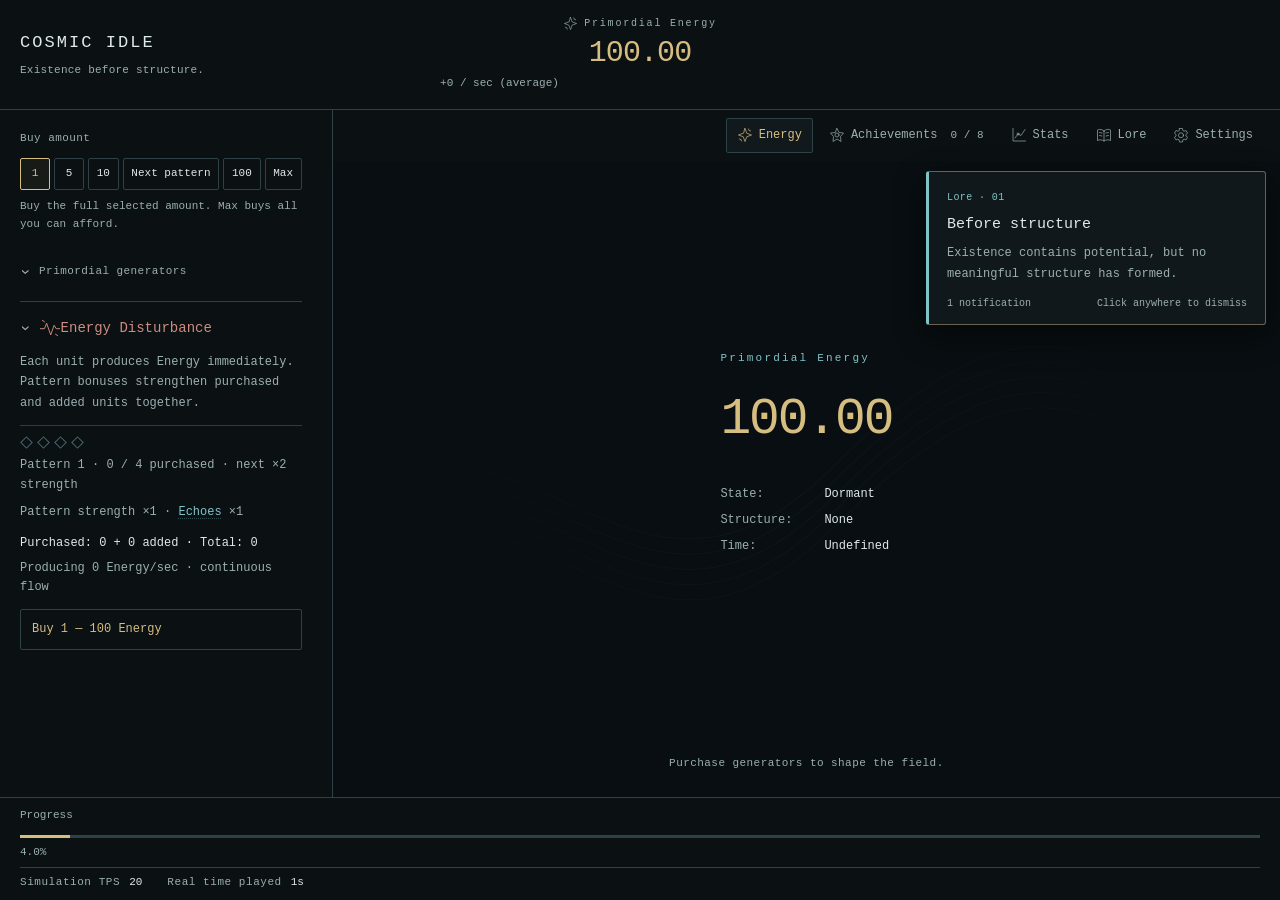
==== commit 117b9c8e: "Add milestone lore, achievements and a cinematic Break Symmetry sequence" ====
--- a/docs/index.html
+++ b/docs/index.html
@@ -4,7 +4,7 @@
   <meta charset="UTF-8" />
   <meta name="viewport" content="width=device-width, initial-scale=1.0" />
   <title>Cosmic Idle — Energy</title>
-  <link rel="stylesheet" href="css/main.css?v=fadb43cb297a" />
+  <link rel="stylesheet" href="css/main.css?v=f245c6d97588" />
 </head>
 <body>
   <main class="game-shell">
@@ -53,7 +53,7 @@
 
     </div>
     <div id="symmetry-controls" hidden>
-      <section class="symmetry-overview"><span class="label">The emerging laws</span><strong id="symmetry-total">0.000%</strong><span id="symmetry-energy-bonus">×1 Energy</span><span id="symmetry-production">0% / game second</span><span id="symmetry-starting" hidden></span></section>
+      <section class="symmetry-overview"><span class="label">The emerging laws</span><strong id="symmetry-total">0.000%</strong><span id="symmetry-energy-bonus">×1 Energy</span><span id="symmetry-production">0% / game second</span><span id="symmetry-achievement-bonus" hidden></span><span id="symmetry-starting" hidden></span></section>
       <p id="symmetry-locked-note" class="muted">Unlock Symmetry in the Condense tree for 10,000 Quanta.</p>
       <section class="panel symmetry-generator-panel"><h2>Symmetry generators</h2>
         <article class="generator-card symmetry-generator"><h3><span class="alignment-symbol" aria-hidden="true">◈</span> <span id="alignment-dev-label" hidden>SGen1 · </span>Field Alignment</h3><p>Bring the fields into alignment. Each level contributes to Symmetry, with diminishing returns from alignment capacity and shared field resistance. Symmetry cannot exceed 100%.</p><div class="generator-meta"><strong id="field-alignment-owned">Purchased: 0</strong><span id="field-alignment-output"></span><span id="field-alignment-scaling" class="muted" hidden></span><button id="buy-field-alignment">Buy 1 — 1e1000 Energy</button></div></article>
@@ -279,7 +279,7 @@
         <div class="settings-list">
           <label><span>Sound direction</span><select id="setting-audioTheme"><option value="0">Eventide · original</option><option value="1">Celestial score</option><option value="2">Glass observatory · new</option><option value="3">Redshift · new</option></select></label>
           <label><span>Visual direction</span><select id="setting-visualTheme"><option value="0">Deep Signal · original</option><option value="1">Spectral lattice · new</option></select></label>
-          <label><span>Stabilization and Break Symmetry animations</span><input id="setting-resetVisuals" type="checkbox"></label>
+          <label><span>Reset animations</span><input id="setting-resetVisuals" type="checkbox"></label>
           <p class="settings-note">Sound and visual directions can be mixed. Both preserve the original Condense music and cinematic.</p>
           <div class="audio-preview-actions"><button id="preview-direction">Preview selected sound</button><button id="stop-direction-preview" hidden>Stop preview</button><a href="gallery.html" target="_blank" rel="noopener">Animation &amp; sound gallery ↗</a></div><p id="direction-preview-status" class="settings-note" role="status">Compare the same short event sequence in each sound direction.</p>
           <label><span>Sound</span><input id="setting-sound" type="checkbox"></label>
@@ -297,6 +297,7 @@
           <label><span>Condense cinematic</span><input id="setting-condenseVisuals" type="checkbox"></label>
           <label><span>Volume</span><input id="setting-volume" type="range" min="0" max="1" step="0.01" aria-label="Volume"></label>
           <label><span>Visual feedback</span><select id="setting-visuals"><option value="0">None — sound only</option><option value="1">Faint abstract glow</option><option value="2">Classic sparks</option></select></label>
+          <details class="animation-settings"><summary>Individual animations</summary><p>Choose which effects play. Sound is controlled separately.</p><label><span>All animations</span><input id="animation-all" type="checkbox"></label><div id="animation-options"></div></details>
           <label><span>Automatically dismiss lore and notifications after 6 seconds</span><input id="setting-autoDismiss" type="checkbox"></label>
         </div>
         <p class="settings-note">Popups wait for a click by default. Generator hotkeys: 1–9 and 0 buy generators in the selected Primordial or Symmetry layer, when available. Uses the selected buy amount in the Energy tab. Sounds begin after your first interaction. Settings are saved with your progress.</p><div class="sound-previews"><button id="preview-perk-sound">Preview skill purchase</button></div><p id="music-stage" class="settings-note"></p><p id="audio-status" class="settings-note" role="status"></p>
@@ -345,45 +346,46 @@
 
   <!-- Load order matters because this version works directly from file:// -->
   <script src="js/core/namespace.js?v=2be15fd41d03"></script>
-  <script src="js/core/config.js?v=1f994a4ee88d"></script>
+  <script src="js/core/config.js?v=fa59e4f42d3f"></script>
   <script src="js/numbers/decimal.js?v=072eb6e5da4d"></script>
-  <script src="js/core/state.js?v=b77891d3374e"></script>
+  <script src="js/core/state.js?v=207699b809f9"></script>
   <script src="js/core/automation.js?v=b58f0ed9d0a8"></script>
-  <script src="js/core/symmetry.js?v=0724e8f1a677"></script>
+  <script src="js/core/symmetry.js?v=3bdf460685fd"></script>
   <script src="js/time/gameTime.js?v=a3b9af0ff87e"></script>
   <script src="js/core/modifiers.js?v=368e702616dc"></script>
   <script src="js/core/playtime.js?v=e3322b01d6fb"></script>
-  <script src="js/core/progression.js?v=d53b14316d63"></script>
-  <script src="js/core/prestige.js?v=06d57d041259"></script>
-  <script src="js/layers/energy/energy.js?v=6435c975ec5c"></script>
+  <script src="js/core/progression.js?v=a6e79cfdc001"></script>
+  <script src="js/core/prestige.js?v=4c69b77ec834"></script>
+  <script src="js/layers/energy/energy.js?v=1841461d6a4f"></script>
   <script src="js/layers/energy/coherence.js?v=be5e46fdf999"></script>
   <script src="js/layers/energy/fieldExcitation.js?v=abb01bc2d45d"></script>
   <script src="js/layers/energy/fieldDynamics.js?v=76632361444f"></script>
   <script src="js/core/structure.js?v=4762d080104f"></script>
   <script src="js/core/flow.js?v=d1f1f20dbab7"></script>
   <script src="js/core/productionStats.js?v=9cdac373e95e"></script>
-  <script src="js/save/saveManager.js?v=5a423ff596cc"></script>
+  <script src="js/save/saveManager.js?v=df573e42b3fd"></script>
   <script src="js/ui/format.js?v=7deb167be06e"></script>
-  <script src="js/ui/icons.js?v=80b1b0ea0822"></script>
-  <script src="js/ui/experience.js?v=b15e1372ab97"></script>
-  <script src="js/ui/perkFX.js?v=6b1f5cb7c69e"></script>
+  <script src="js/ui/icons.js?v=dba1c53e8fa3"></script>
+  <script src="js/ui/experience.js?v=d90718becd55"></script>
+  <script src="js/ui/perkFX.js?v=f9d0cee3875c"></script>
   <script src="js/ui/condenseFX.js?v=a3923dd5d810"></script>
-  <script src="js/ui/tooltips.js?v=003dcab9db72"></script>
-  <script src="js/ui/fieldWaves.js?v=fa132db192d3"></script>
+  <script src="js/ui/breakFX.js?v=c1d28e489191"></script>
+  <script src="js/ui/tooltips.js?v=45c8a56323d6"></script>
+  <script src="js/ui/fieldWaves.js?v=4245ba353309"></script>
   <script src="js/ui/stats.js?v=914dfd00bf46"></script>
   <script src="js/ui/achievements.js?v=17c5f1700e67"></script>
   <script src="js/ui/prestige.js?v=f57351f4cb58"></script>
-  <script src="js/ui/discovery.js?v=091b40b5cb5e"></script>
+  <script src="js/ui/discovery.js?v=54d147b0f6a0"></script>
   <script src="js/ui/treeMap.js?v=63e38f61743f"></script>
   <script src="js/ui/automation.js?v=07c4d24a8ad4"></script>
-  <script src="js/ui/symmetry.js?v=94919d7728e3"></script>
-  <script src="js/ui/render.js?v=647f7e967ea3"></script>
+  <script src="js/ui/symmetry.js?v=3f74105993ae"></script>
+  <script src="js/ui/render.js?v=4bdcbb4f2056"></script>
   <script src="js/ui/structure.js?v=9cbe2a9105a3"></script>
   <script src="js/core/gameLoop.js?v=4522cc2858ab"></script>
   <script src="js/core/offline.js?v=a51364542072"></script>
   <script src="js/ui/asymmetry.js?v=4c9fb123a561"></script>
-  <script src="js/ui/presentation.js?v=03a8e7174dbb"></script>
-  <script src="js/ui/audioDirections.js?v=544436777023"></script>
+  <script src="js/ui/presentation.js?v=8a81bd4c94ef"></script>
+  <script src="js/ui/audioDirections.js?v=9a340ce5aa93"></script>
   <script src="js/main.js?v=e46e63cb9fc1"></script>
 </body>
 </html>
--- a/docs/css/main.css
+++ b/docs/css/main.css
@@ -39,6 +39,7 @@
 .achievement-notice:hover,.achievement-notice:focus-visible { border-color:var(--energy); }
 .achievement-notice.is-lore { border-left-color:var(--fluct); }
 .achievement-notice.is-lore .label { color:var(--fluct); }
+.achievement-notice.is-lore p { white-space:pre-line; line-height:1.7; }
 .achievement-notice .label { font-size:10px; color:var(--energy); }
 .achievement-notice h2 { font-size:15px; font-weight:400; margin:6px 0; }
 .achievement-notice p { margin:6px 0 12px; color:var(--muted); overflow-wrap:anywhere; }
@@ -917,6 +918,13 @@
 .settings-list select { color:var(--text); background:var(--surface); border:1px solid var(--border); padding:8px; max-width:55%; }
 .audio-preview-actions { display:flex; flex-wrap:wrap; align-items:center; gap:12px; margin:12px 0; }
 .audio-preview-actions a { color:#a9d8d1; font-size:12px; }
+.animation-settings { margin:18px 0; border:1px solid var(--border); padding:14px 18px; }
+.animation-settings summary { cursor:pointer; color:var(--text); font-size:13px; }
+.animation-settings p { color:var(--muted); font-size:12px; line-height:1.8; }
+.animation-no-background #energy-display { animation:none; }
+.animation-no-pattern .is-pattern-complete { animation:none; }
+.animation-no-discovery .is-new-unlock { animation:none; outline:1px solid #d8c28e; outline-offset:2px; }
+.animation-no-symmetry .symmetry-mandala { display:none; }
 .is-new-unlock { animation:possibility-highlight 2.4s ease-in-out infinite; }
 @keyframes possibility-highlight { 0%,100% { box-shadow:inset 0 0 0 1px #d8c28e36,0 0 0 #c6b6e000; } 50% { box-shadow:inset 0 0 0 1px #d8c28eae,0 0 16px #aa9ac02e; } }
 #discovery-flair { position:fixed; right:20px; bottom:130px; z-index:30; max-width:min(360px,calc(100vw - 40px)); padding:14px 22px; border-left:2px solid #b5ddcf; background:linear-gradient(100deg,#133536ed,#14232600); color:#d0eee5; font-size:12px; pointer-events:none; animation:discovery-bloom 3.5s ease-out forwards; }
@@ -934,18 +942,29 @@
 .reset-geometry,.reset-blackout { position:absolute; inset:0; }
 .reset-geometry svg { width:100%; height:100%; overflow:visible; }
 .reset-geometry polygon { transform-origin:center; fill:#9dc3c609; stroke:#bdd6e8; stroke-width:1; vector-effect:non-scaling-stroke; }
-[data-kind="break"] .reset-geometry polygon { animation:field-fracture 3.3s ease-in forwards; }
-[data-kind="break"] .reset-blackout { background:#020305; animation:fracture-blackout 3.3s ease-in-out forwards; }
+[data-kind="break"] .reset-geometry { perspective:850px; }
+[data-kind="break"] .mirror-shard { transform-box:fill-box; transform-origin:center; animation:mirror-fall 7.5s cubic-bezier(.42,0,.7,1) forwards; animation-delay:var(--shard-delay,0ms); }
+[data-kind="break"] .mirror-face { opacity:0; animation:mirror-reflect 7.5s ease-in-out forwards; }
+[data-kind="break"] .mirror-edge { fill:none; stroke:#c1d5e2; stroke-width:1; stroke-dasharray:1; stroke-dashoffset:1; opacity:0; animation:mirror-crack 7.5s ease-out forwards; animation-delay:var(--shard-delay,0ms); }
+[data-kind="break"] .mirror-impact { animation:mirror-impact 7.5s ease-out forwards; }
+[data-kind="break"] .reset-blackout { z-index:1; background:#020305; animation:fracture-blackout 7.5s ease-in-out forwards; }
+.mirror-depth { position:absolute; inset:0; width:100%; height:100%; z-index:2; pointer-events:none; }
 .reset-caption { position:absolute; top:47%; left:8%; width:84%; text-align:center; color:#dbcae4; font-size:clamp(16px,2.5vw,25px); letter-spacing:.16em; opacity:0; }
-[data-kind="break"] .reset-caption { animation:fracture-caption 3.3s ease-in-out forwards; }
+[data-kind="break"] .reset-caption { top:62%; z-index:3; color:#e3d4ed; animation:mirror-caption 7.5s ease-in-out forwards; }
+[data-kind="break"] .reset-caption::after { content:'Asymmetry'; display:block; margin-top:15px; color:#d7b885; letter-spacing:.35em; font-size:11px; }
 [data-kind="stabilize"] .reset-geometry { background:radial-gradient(ellipse,#99d5cd14,transparent 70%); }
 [data-kind="stabilize"] .reset-geometry ellipse,[data-kind="stabilize"] .reset-geometry path { fill:none; stroke:#9bd4cc; stroke-width:1; transform-origin:center; animation:pattern-align 1.7s ease-in-out forwards; animation-delay:var(--delay,0ms); }
 [data-kind="stabilize"] .reset-caption { top:58%; color:#a9cfc7; font-size:14px; animation:fracture-caption 2s ease-in-out forwards; }
-@keyframes field-fracture { 0% { opacity:0; transform:translate(0,0) rotate(0deg); } 12%,28% { opacity:.65; transform:translate(0,0) rotate(0deg); } 65%,100% { opacity:0; transform:translate(var(--tx),var(--ty)) rotate(var(--turn)); } }
-@keyframes fracture-blackout { 0%,18% { opacity:0; } 52%,76% { opacity:1; } 100% { opacity:0; } }
+@keyframes mirror-fall { 0%,32% { opacity:1; transform:translate(0,0) rotate(0); } 48% { opacity:1; transform:translate(var(--tx),var(--ty)) rotate(var(--turn)) rotateY(var(--tilt)); } 68%,100% { opacity:0; transform:translate(var(--tx),var(--fall)) rotate(var(--turn)) rotateY(var(--tilt)); } }
+@keyframes mirror-reflect { 0% { opacity:0; } 15%,35% { opacity:.55; } 45% { opacity:.9; } 65%,100% { opacity:0; } }
+@keyframes mirror-crack { 0% { opacity:0; stroke-dashoffset:1; } 10% { opacity:.15; } 27%,44% { opacity:.75; stroke-dashoffset:0; } 65%,100% { opacity:0; stroke-dashoffset:0; } }
+@keyframes mirror-impact { 0% { opacity:0; transform:scale(.2); transform-origin:43.5% 44.5%; } 10% { opacity:.35; } 30%,100% { opacity:0; transform:scale(1.2); transform-origin:43.5% 44.5%; } }
+@keyframes fracture-blackout { 0%,42% { opacity:0; } 68%,82% { opacity:1; } 100% { opacity:0; } }
 @keyframes fracture-caption { 0%,35% { opacity:0; } 55%,75% { opacity:1; } 100% { opacity:0; } }
+@keyframes mirror-caption { 0%,60% { opacity:0; transform:translateY(8px); } 72%,86% { opacity:1; transform:translateY(0); } 100% { opacity:0; } }
 @keyframes pattern-align { 0% { opacity:0; transform:scale(1.25,1.6) rotate(-8deg); } 30% { opacity:.6; } 70% { opacity:.8; transform:scale(1,.025) rotate(0); } 100% { opacity:0; transform:scale(.3,.01); } }
 #reset-presentation.reduced-motion .reset-geometry { display:none; }
+#reset-presentation.reduced-motion .mirror-depth { display:none; }
 #reset-presentation.reduced-motion .reset-blackout { background:#101820; animation:gentle-reset .65s ease-out; }
 #reset-presentation.reduced-motion .reset-caption { animation:gentle-reset .65s ease-out; }
 @keyframes gentle-reset { 0%,100% { opacity:0; } 40% { opacity:.7; } }
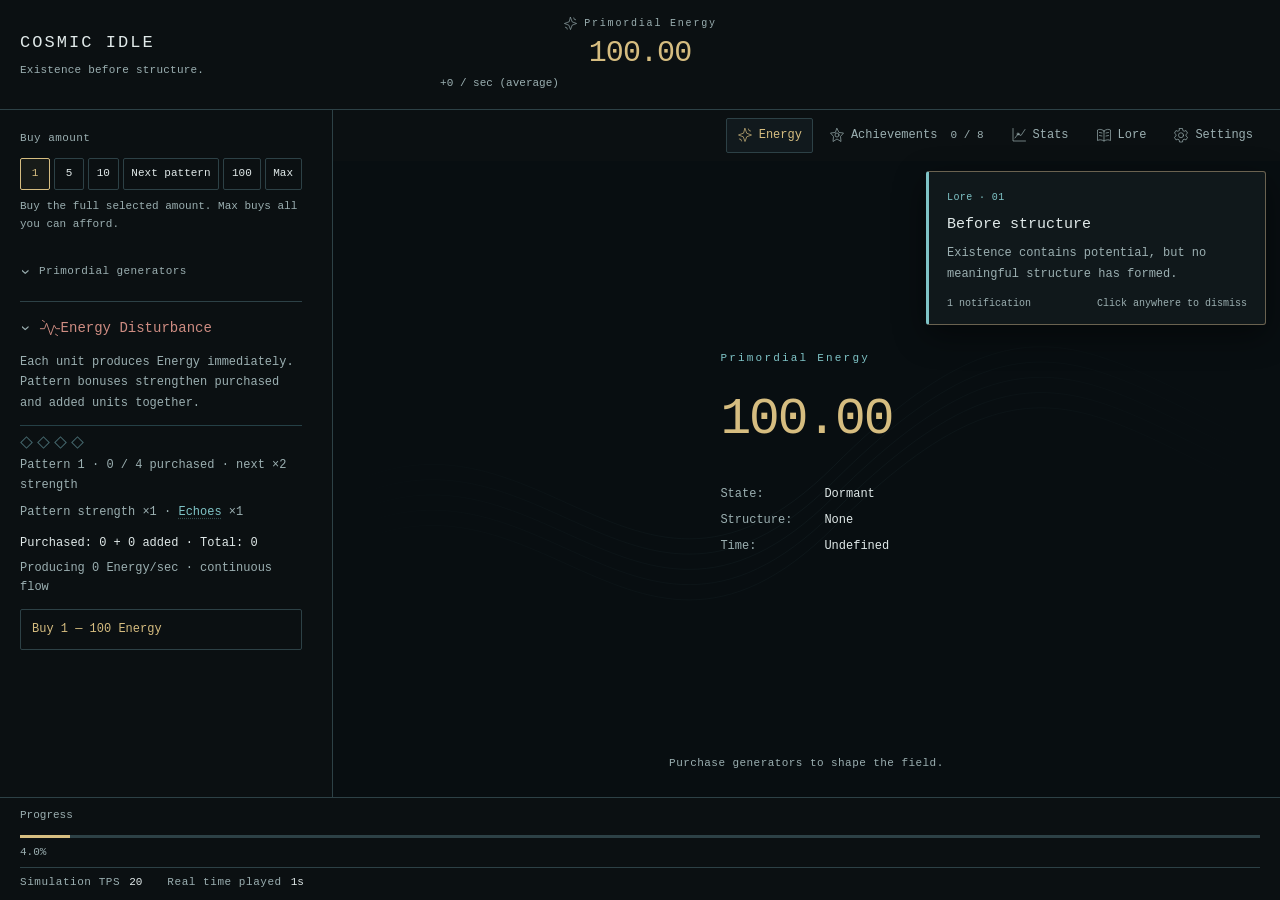
==== commit d4c953bd: "Apply starting Symmetry purchases immediately and simplify the Symmetry overview" ====
--- a/docs/index.html
+++ b/docs/index.html
@@ -53,7 +53,7 @@
 
     </div>
     <div id="symmetry-controls" hidden>
-      <section class="symmetry-overview"><span class="label">The emerging laws</span><strong id="symmetry-total">0.000%</strong><span id="symmetry-energy-bonus">×1 Energy</span><span id="symmetry-production">0% / game second</span><span id="symmetry-achievement-bonus" hidden></span><span id="symmetry-starting" hidden></span></section>
+      <section class="symmetry-overview"><span class="label">The emerging laws</span><strong id="symmetry-total">0.000%</strong><span id="symmetry-energy-bonus">×1 Energy</span><span id="symmetry-production">0% / game second</span><span id="symmetry-starting" hidden></span></section>
       <p id="symmetry-locked-note" class="muted">Unlock Symmetry in the Condense tree for 10,000 Quanta.</p>
       <section class="panel symmetry-generator-panel"><h2>Symmetry generators</h2>
         <article class="generator-card symmetry-generator"><h3><span class="alignment-symbol" aria-hidden="true">◈</span> <span id="alignment-dev-label" hidden>SGen1 · </span>Field Alignment</h3><p>Bring the fields into alignment. Each level contributes to Symmetry, with diminishing returns from alignment capacity and shared field resistance. Symmetry cannot exceed 100%.</p><div class="generator-meta"><strong id="field-alignment-owned">Purchased: 0</strong><span id="field-alignment-output"></span><span id="field-alignment-scaling" class="muted" hidden></span><button id="buy-field-alignment">Buy 1 — 1e1000 Energy</button></div></article>
@@ -346,16 +346,16 @@
 
   <!-- Load order matters because this version works directly from file:// -->
   <script src="js/core/namespace.js?v=2be15fd41d03"></script>
-  <script src="js/core/config.js?v=fa59e4f42d3f"></script>
+  <script src="js/core/config.js?v=ff805515709b"></script>
   <script src="js/numbers/decimal.js?v=072eb6e5da4d"></script>
   <script src="js/core/state.js?v=207699b809f9"></script>
   <script src="js/core/automation.js?v=b58f0ed9d0a8"></script>
-  <script src="js/core/symmetry.js?v=3bdf460685fd"></script>
+  <script src="js/core/symmetry.js?v=140474faf8a7"></script>
   <script src="js/time/gameTime.js?v=a3b9af0ff87e"></script>
   <script src="js/core/modifiers.js?v=368e702616dc"></script>
   <script src="js/core/playtime.js?v=e3322b01d6fb"></script>
   <script src="js/core/progression.js?v=a6e79cfdc001"></script>
-  <script src="js/core/prestige.js?v=4c69b77ec834"></script>
+  <script src="js/core/prestige.js?v=d0edb4ae7a61"></script>
   <script src="js/layers/energy/energy.js?v=1841461d6a4f"></script>
   <script src="js/layers/energy/coherence.js?v=be5e46fdf999"></script>
   <script src="js/layers/energy/fieldExcitation.js?v=abb01bc2d45d"></script>
@@ -378,7 +378,7 @@
   <script src="js/ui/discovery.js?v=54d147b0f6a0"></script>
   <script src="js/ui/treeMap.js?v=63e38f61743f"></script>
   <script src="js/ui/automation.js?v=07c4d24a8ad4"></script>
-  <script src="js/ui/symmetry.js?v=3f74105993ae"></script>
+  <script src="js/ui/symmetry.js?v=fc27a16f6ded"></script>
   <script src="js/ui/render.js?v=4bdcbb4f2056"></script>
   <script src="js/ui/structure.js?v=9cbe2a9105a3"></script>
   <script src="js/core/gameLoop.js?v=4522cc2858ab"></script>
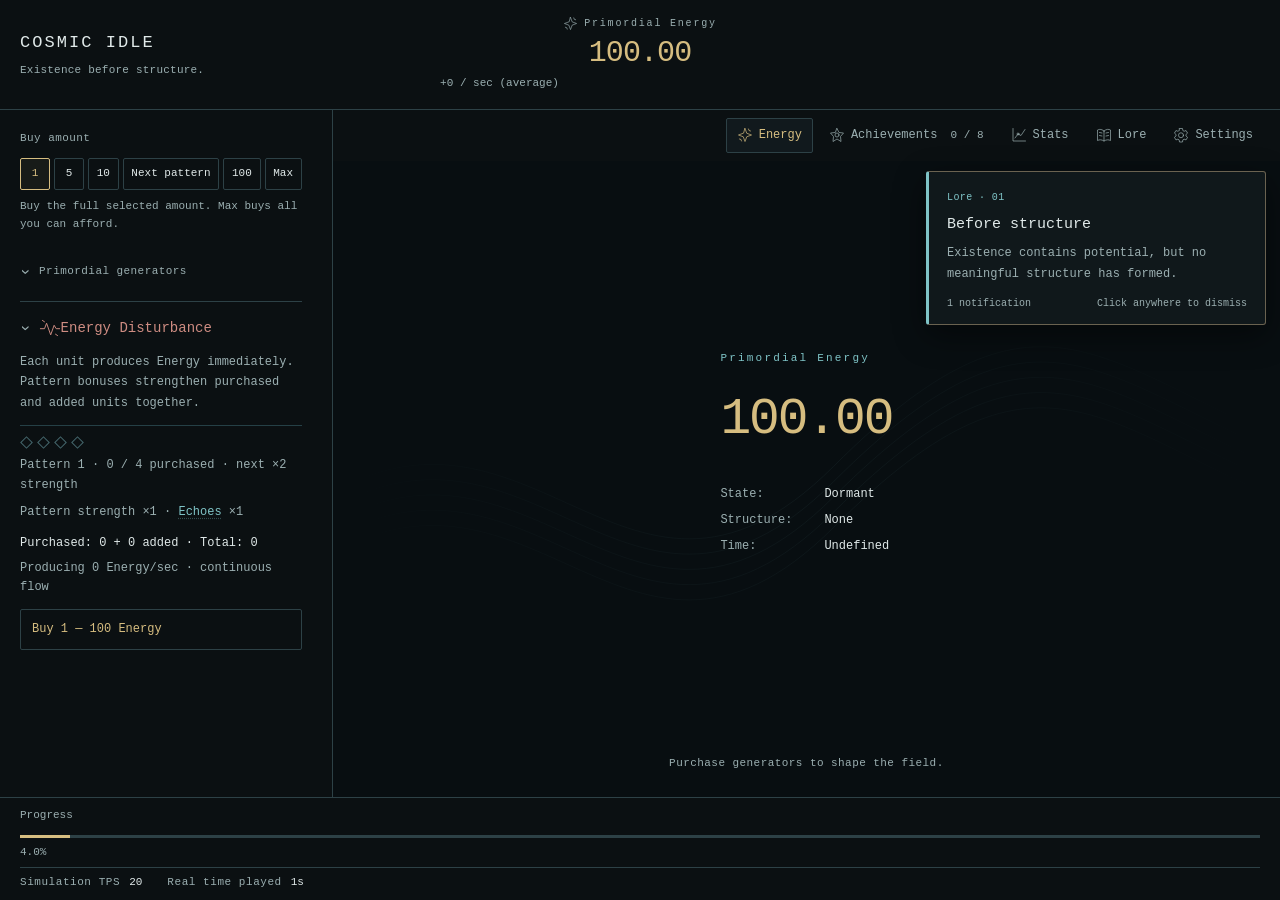
==== commit 6e162ae2: "Move Break Symmetry beside the field's Symmetry counter" ====
--- a/docs/index.html
+++ b/docs/index.html
@@ -4,7 +4,7 @@
   <meta charset="UTF-8" />
   <meta name="viewport" content="width=device-width, initial-scale=1.0" />
   <title>Cosmic Idle — Energy</title>
-  <link rel="stylesheet" href="css/main.css?v=f245c6d97588" />
+  <link rel="stylesheet" href="css/main.css?v=2c472bd469eb" />
 </head>
 <body>
   <main class="game-shell">
@@ -60,7 +60,7 @@
       </section>
       <section id="unified-interaction" class="panel" hidden><h2>Unified Interaction</h2><p class="muted">Permanent Energy purchases · retained through Condense.</p><div id="unified-upgrades"></div></section>
       <details class="symmetry-milestones"><summary>Symmetry milestones</summary><ol id="symmetry-milestones"></ol></details>
-      <section id="symmetry-breaking" class="symmetry-future" hidden><span class="label">Beyond alignment</span><h3>Break Symmetry</h3><p id="break-symmetry-reward"></p><p class="muted">Resets Field Alignment and Unified Interaction purchases, and returns Symmetry to your starting amount. Keeps Energy, Primordial progress and permanent discoveries.</p><button id="break-symmetry" disabled>Break Symmetry</button><button id="view-asymmetry">Asymmetry upgrades</button></section>
+      <section id="symmetry-breaking" class="symmetry-future" hidden><span class="label">Beyond alignment</span><h3>Break Symmetry</h3><p id="break-symmetry-reward"></p><p class="muted">Resets Field Alignment and Unified Interaction purchases, and returns Symmetry to your starting amount. Keeps Energy, Primordial progress and permanent discoveries.</p><button id="view-asymmetry">Asymmetry upgrades</button></section>
       <p id="symmetry-reset-note" class="muted"></p>
     </div>
     </aside>
@@ -82,9 +82,9 @@
           <div class="quantum-resource"><span class="label"><button class="info-term" data-tip="quantumResonance">Quantum Resonance</button></span><strong id="quantum-resonance-display">0</strong><span id="quantum-resonance-timer" class="muted"></span><span id="quantum-resonance-softcap" class="muted" hidden><button class="info-term" data-tip="quantumSoftcap">Fluct effect soft-capped</button></span><span id="resonance-fluct-growth" class="muted"></span></div>
           <div class="energy-resource"><span class="label"><button class="info-term" data-tip="energyResonance">Energy Resonance</button></span><strong id="energy-resonance-display">0</strong><span id="energy-resonance-timer" class="muted"></span><span class="muted">Each adds +1 Energy Disturbance</span></div>
         </section>
-    <div id="energy-field" class="energy-field" role="img" aria-label="Primordial field. Generator production appears here.">
+    <div id="energy-field" class="energy-field" role="group" aria-label="Primordial field. Generator production appears here.">
       <svg class="potential-contours" viewBox="0 0 700 500" preserveAspectRatio="none" aria-hidden="true"><g fill="none" stroke="currentColor" stroke-width="0.6"><path d="M-40 290 C140 130 210 410 370 240 S570 170 740 235"/><path d="M-40 302 C140 142 210 422 370 252 S570 182 740 247"/><path d="M-40 314 C140 154 210 434 370 264 S570 194 740 259"/><path d="M-40 326 C140 166 210 446 370 276 S570 206 740 271"/><path d="M-40 338 C140 178 210 458 370 288 S570 218 740 283"/></g></svg>
-      <div class="field-caption"><span class="label">Primordial Energy</span><strong id="center-energy">0.00</strong><div class="existence-state"><p><span>State:</span><b id="existence-state">Dormant</b></p><p><span>Structure:</span><b id="existence-structure">None</b></p><p><span>Time:</span><b>Undefined</b></p><div id="symmetry-counter" class="symmetry-counter" hidden><span><button class="info-term" data-tip="symmetry">Symmetry</button></span><strong id="symmetry-amount">0.000%</strong><small id="symmetry-type">Indistinguishable laws</small></div></div></div>
+      <div class="field-caption"><span class="label">Primordial Energy</span><strong id="center-energy">0.00</strong><div class="existence-state"><p><span>State:</span><b id="existence-state">Dormant</b></p><p><span>Structure:</span><b id="existence-structure">None</b></p><p><span>Time:</span><b>Undefined</b></p><div id="symmetry-counter" class="symmetry-counter" hidden><span><button class="info-term" data-tip="symmetry">Symmetry</button></span><strong id="symmetry-amount">0.000%</strong><small id="symmetry-type">Indistinguishable laws</small><button id="break-symmetry" class="break-symmetry-action" aria-describedby="break-symmetry-reward" hidden disabled>Break Symmetry</button></div></div></div>
       <svg class="symmetry-mandala" viewBox="0 0 500 500" aria-hidden="true"><defs><linearGradient id="symmetry-colors" x1="0" y1="0" x2="1" y2="1"><stop stop-color="#b093e4"/><stop offset=".5" stop-color="#72d9d4"/><stop offset="1" stop-color="#ead39b"/></linearGradient></defs><g fill="none" stroke="url(#symmetry-colors)" stroke-width=".7"><circle cx="250" cy="250" r="186"/><circle cx="250" cy="250" r="134"/><path d="M250 64L411 157V343L250 436L89 343V157Z M250 116L366 317H134Z M250 384L134 183H366Z M64 250H436M250 64V436"/><ellipse cx="250" cy="250" rx="186" ry="70"/><ellipse cx="250" cy="250" rx="186" ry="70" transform="rotate(60 250 250)"/><ellipse cx="250" cy="250" rx="186" ry="70" transform="rotate(120 250 250)"/></g></svg>
       <canvas id="field-waves" aria-hidden="true"></canvas>
       <div id="energy-effects" class="energy-effects" aria-hidden="true"></div>
@@ -378,12 +378,12 @@
   <script src="js/ui/discovery.js?v=54d147b0f6a0"></script>
   <script src="js/ui/treeMap.js?v=63e38f61743f"></script>
   <script src="js/ui/automation.js?v=07c4d24a8ad4"></script>
-  <script src="js/ui/symmetry.js?v=fc27a16f6ded"></script>
+  <script src="js/ui/symmetry.js?v=cd82d2511325"></script>
   <script src="js/ui/render.js?v=4bdcbb4f2056"></script>
   <script src="js/ui/structure.js?v=9cbe2a9105a3"></script>
   <script src="js/core/gameLoop.js?v=4522cc2858ab"></script>
   <script src="js/core/offline.js?v=a51364542072"></script>
-  <script src="js/ui/asymmetry.js?v=4c9fb123a561"></script>
+  <script src="js/ui/asymmetry.js?v=b1ce5ca1024f"></script>
   <script src="js/ui/presentation.js?v=8a81bd4c94ef"></script>
   <script src="js/ui/audioDirections.js?v=9a340ce5aa93"></script>
   <script src="js/main.js?v=e46e63cb9fc1"></script>
--- a/docs/css/main.css
+++ b/docs/css/main.css
@@ -738,6 +738,16 @@
 .symmetry-counter { display:grid; grid-template-columns:auto auto; gap:5px 15px; margin-top:12px; padding-top:10px; border-top:1px solid #a68cbe33; }
 .symmetry-counter>span { font-size:11px; color:#a7a7ce; }.symmetry-counter strong { font-size:18px; font-weight:400; background:linear-gradient(100deg,#c4a2e4,#83d9d3,#e8cd91); background-clip:text; -webkit-text-fill-color:transparent; }
 .symmetry-counter small { grid-column:1/-1; font-size:10px; color:#aacfc7; letter-spacing:.05em; line-height:1.6; }
+#symmetry-counter { position:relative; }
+.break-symmetry-action { position:absolute; left:calc(100% + 18px); top:6px; width:158px; padding:9px 10px; font-size:10px; line-height:1.6; color:#d9bfeb; border-color:#8d729f; background:#15121de8; pointer-events:auto; }
+.break-symmetry-action:not(:disabled):hover { background:#302039; border-color:#c0a0d3; }
+@media(max-width:1100px) {
+  #symmetry-counter:has(.break-symmetry-action:not([hidden])) { grid-template-columns:minmax(0,1fr) 126px; gap:4px 12px; }
+  #symmetry-counter:has(.break-symmetry-action:not([hidden]))>span { grid-column:1; grid-row:1; }
+  #symmetry-counter:has(.break-symmetry-action:not([hidden]))>strong { grid-column:1; grid-row:2; }
+  #symmetry-counter:has(.break-symmetry-action:not([hidden]))>small { grid-column:1; grid-row:3; }
+  .break-symmetry-action { position:static; grid-column:2; grid-row:1/4; align-self:center; width:126px; padding:8px; }
+}
 .symmetry-mandala { position:absolute; width:min(80%,520px); height:90%; left:50%; top:50%; transform:translate(-50%,-50%); pointer-events:none; opacity:calc(var(--symmetry-strength,0) * .46); filter:drop-shadow(0 0 8px #ac9cd333); }
 .field-caption { z-index:3; }.symmetry-progress>#milestone-fill { background:linear-gradient(90deg,#9270b8,#69c1be 65%,#decb91); }
 .perfect-alignment-tree { display:flex; flex-wrap:wrap; align-items:center; gap:22px; padding:18px 22px; border:1px solid #a68cbe70; background:linear-gradient(100deg,#a68cbe0a,#69c1be08); }
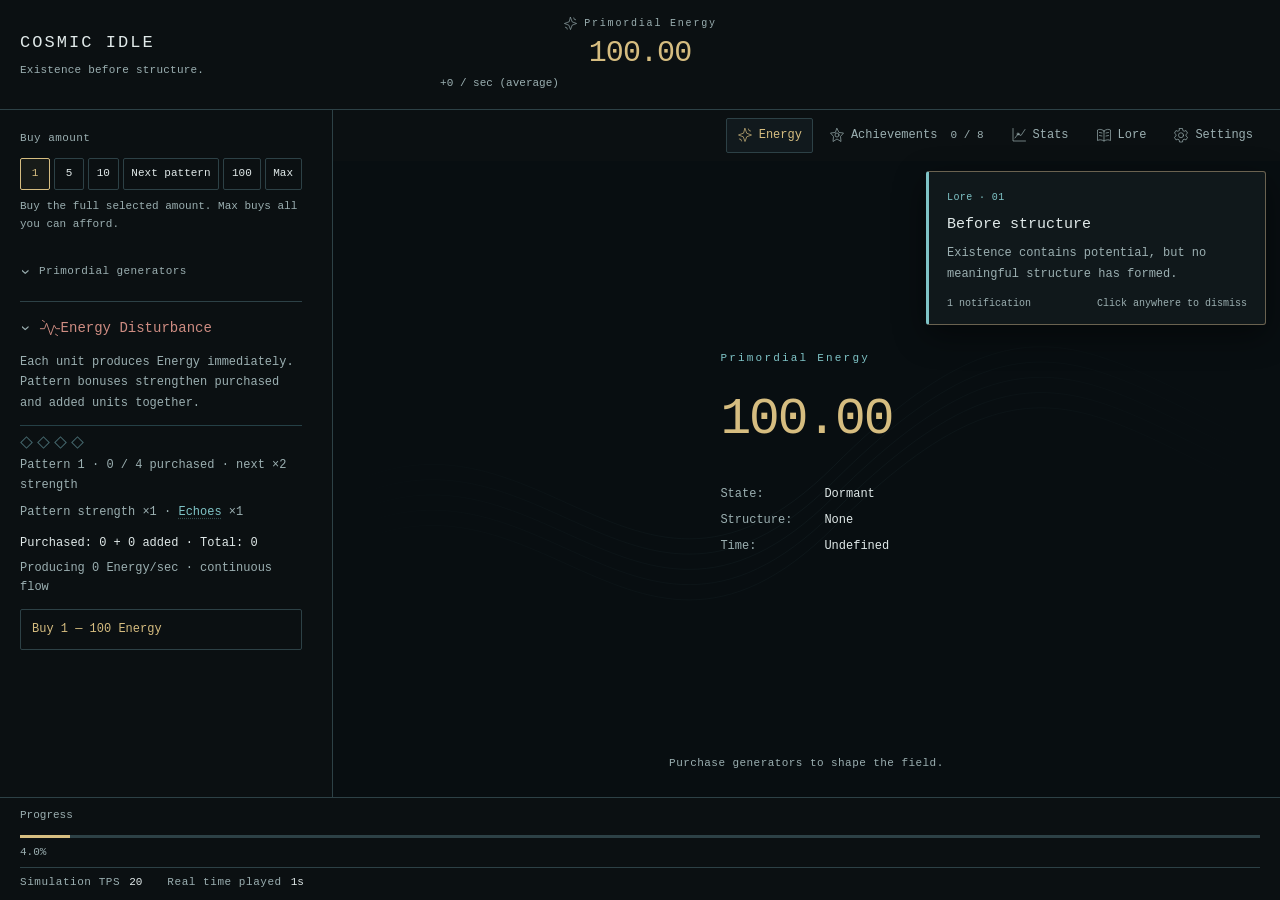
==== commit d9f084f9: "Place Break Symmetry beside the generator panel's Symmetry total" ====
--- a/docs/index.html
+++ b/docs/index.html
@@ -4,7 +4,7 @@
   <meta charset="UTF-8" />
   <meta name="viewport" content="width=device-width, initial-scale=1.0" />
   <title>Cosmic Idle — Energy</title>
-  <link rel="stylesheet" href="css/main.css?v=2c472bd469eb" />
+  <link rel="stylesheet" href="css/main.css?v=d4b404d61e78" />
 </head>
 <body>
   <main class="game-shell">
@@ -53,7 +53,7 @@
 
     </div>
     <div id="symmetry-controls" hidden>
-      <section class="symmetry-overview"><span class="label">The emerging laws</span><strong id="symmetry-total">0.000%</strong><span id="symmetry-energy-bonus">×1 Energy</span><span id="symmetry-production">0% / game second</span><span id="symmetry-starting" hidden></span></section>
+      <section class="symmetry-overview"><span class="label">The emerging laws</span><div class="symmetry-overview-heading"><strong id="symmetry-total">0.000%</strong><button id="break-symmetry" class="break-symmetry-action" aria-describedby="break-symmetry-reward" hidden disabled>Break Symmetry</button></div><span id="symmetry-energy-bonus">×1 Energy</span><span id="symmetry-production">0% / game second</span><span id="symmetry-starting" hidden></span></section>
       <p id="symmetry-locked-note" class="muted">Unlock Symmetry in the Condense tree for 10,000 Quanta.</p>
       <section class="panel symmetry-generator-panel"><h2>Symmetry generators</h2>
         <article class="generator-card symmetry-generator"><h3><span class="alignment-symbol" aria-hidden="true">◈</span> <span id="alignment-dev-label" hidden>SGen1 · </span>Field Alignment</h3><p>Bring the fields into alignment. Each level contributes to Symmetry, with diminishing returns from alignment capacity and shared field resistance. Symmetry cannot exceed 100%.</p><div class="generator-meta"><strong id="field-alignment-owned">Purchased: 0</strong><span id="field-alignment-output"></span><span id="field-alignment-scaling" class="muted" hidden></span><button id="buy-field-alignment">Buy 1 — 1e1000 Energy</button></div></article>
@@ -84,7 +84,7 @@
         </section>
     <div id="energy-field" class="energy-field" role="group" aria-label="Primordial field. Generator production appears here.">
       <svg class="potential-contours" viewBox="0 0 700 500" preserveAspectRatio="none" aria-hidden="true"><g fill="none" stroke="currentColor" stroke-width="0.6"><path d="M-40 290 C140 130 210 410 370 240 S570 170 740 235"/><path d="M-40 302 C140 142 210 422 370 252 S570 182 740 247"/><path d="M-40 314 C140 154 210 434 370 264 S570 194 740 259"/><path d="M-40 326 C140 166 210 446 370 276 S570 206 740 271"/><path d="M-40 338 C140 178 210 458 370 288 S570 218 740 283"/></g></svg>
-      <div class="field-caption"><span class="label">Primordial Energy</span><strong id="center-energy">0.00</strong><div class="existence-state"><p><span>State:</span><b id="existence-state">Dormant</b></p><p><span>Structure:</span><b id="existence-structure">None</b></p><p><span>Time:</span><b>Undefined</b></p><div id="symmetry-counter" class="symmetry-counter" hidden><span><button class="info-term" data-tip="symmetry">Symmetry</button></span><strong id="symmetry-amount">0.000%</strong><small id="symmetry-type">Indistinguishable laws</small><button id="break-symmetry" class="break-symmetry-action" aria-describedby="break-symmetry-reward" hidden disabled>Break Symmetry</button></div></div></div>
+      <div class="field-caption"><span class="label">Primordial Energy</span><strong id="center-energy">0.00</strong><div class="existence-state"><p><span>State:</span><b id="existence-state">Dormant</b></p><p><span>Structure:</span><b id="existence-structure">None</b></p><p><span>Time:</span><b>Undefined</b></p><div id="symmetry-counter" class="symmetry-counter" hidden><span><button class="info-term" data-tip="symmetry">Symmetry</button></span><strong id="symmetry-amount">0.000%</strong><small id="symmetry-type">Indistinguishable laws</small></div></div></div>
       <svg class="symmetry-mandala" viewBox="0 0 500 500" aria-hidden="true"><defs><linearGradient id="symmetry-colors" x1="0" y1="0" x2="1" y2="1"><stop stop-color="#b093e4"/><stop offset=".5" stop-color="#72d9d4"/><stop offset="1" stop-color="#ead39b"/></linearGradient></defs><g fill="none" stroke="url(#symmetry-colors)" stroke-width=".7"><circle cx="250" cy="250" r="186"/><circle cx="250" cy="250" r="134"/><path d="M250 64L411 157V343L250 436L89 343V157Z M250 116L366 317H134Z M250 384L134 183H366Z M64 250H436M250 64V436"/><ellipse cx="250" cy="250" rx="186" ry="70"/><ellipse cx="250" cy="250" rx="186" ry="70" transform="rotate(60 250 250)"/><ellipse cx="250" cy="250" rx="186" ry="70" transform="rotate(120 250 250)"/></g></svg>
       <canvas id="field-waves" aria-hidden="true"></canvas>
       <div id="energy-effects" class="energy-effects" aria-hidden="true"></div>
--- a/docs/css/main.css
+++ b/docs/css/main.css
@@ -726,7 +726,8 @@
 .generator-layer-switch button { padding:5px 10px; font-size:11px; color:var(--muted); }
 .generator-layer-switch button[aria-pressed=true] { color:#d4bfeb; border-color:#9778b2; background:#a78ac218; }
 .symmetry-overview { display:flex; flex-direction:column; gap:8px; padding:8px 0 22px; color:#91d7ce; }
-.symmetry-overview>strong { font-size:27px; font-weight:400; color:#c4a5e0; }
+.symmetry-overview-heading { display:flex; align-items:center; justify-content:space-between; gap:12px; min-width:0; }
+.symmetry-overview-heading>strong { font-size:clamp(21px,2vw,27px); font-weight:400; color:#c4a5e0; white-space:nowrap; }
 .symmetry-generator h3 { color:#c3a7e1; }.alignment-symbol { color:#87d8cf; font-size:22px; }
 .unified-upgrade { padding:14px 0; border-bottom:1px solid var(--border); }
 .unified-upgrade h3 { color:#a5dfd2; font-size:13px; font-weight:400; }.unified-upgrade p { font-size:11px; line-height:1.8; }
@@ -738,16 +739,9 @@
 .symmetry-counter { display:grid; grid-template-columns:auto auto; gap:5px 15px; margin-top:12px; padding-top:10px; border-top:1px solid #a68cbe33; }
 .symmetry-counter>span { font-size:11px; color:#a7a7ce; }.symmetry-counter strong { font-size:18px; font-weight:400; background:linear-gradient(100deg,#c4a2e4,#83d9d3,#e8cd91); background-clip:text; -webkit-text-fill-color:transparent; }
 .symmetry-counter small { grid-column:1/-1; font-size:10px; color:#aacfc7; letter-spacing:.05em; line-height:1.6; }
-#symmetry-counter { position:relative; }
-.break-symmetry-action { position:absolute; left:calc(100% + 18px); top:6px; width:158px; padding:9px 10px; font-size:10px; line-height:1.6; color:#d9bfeb; border-color:#8d729f; background:#15121de8; pointer-events:auto; }
+.break-symmetry-action { width:142px; flex-shrink:0; padding:9px 10px; font-size:10px; line-height:1.6; color:#d9bfeb; border-color:#8d729f; background:#15121de8; }
 .break-symmetry-action:not(:disabled):hover { background:#302039; border-color:#c0a0d3; }
-@media(max-width:1100px) {
-  #symmetry-counter:has(.break-symmetry-action:not([hidden])) { grid-template-columns:minmax(0,1fr) 126px; gap:4px 12px; }
-  #symmetry-counter:has(.break-symmetry-action:not([hidden]))>span { grid-column:1; grid-row:1; }
-  #symmetry-counter:has(.break-symmetry-action:not([hidden]))>strong { grid-column:1; grid-row:2; }
-  #symmetry-counter:has(.break-symmetry-action:not([hidden]))>small { grid-column:1; grid-row:3; }
-  .break-symmetry-action { position:static; grid-column:2; grid-row:1/4; align-self:center; width:126px; padding:8px; }
-}
+@media(max-width:1100px) { .break-symmetry-action { width:126px; padding:8px; } }
 .symmetry-mandala { position:absolute; width:min(80%,520px); height:90%; left:50%; top:50%; transform:translate(-50%,-50%); pointer-events:none; opacity:calc(var(--symmetry-strength,0) * .46); filter:drop-shadow(0 0 8px #ac9cd333); }
 .field-caption { z-index:3; }.symmetry-progress>#milestone-fill { background:linear-gradient(90deg,#9270b8,#69c1be 65%,#decb91); }
 .perfect-alignment-tree { display:flex; flex-wrap:wrap; align-items:center; gap:22px; padding:18px 22px; border:1px solid #a68cbe70; background:linear-gradient(100deg,#a68cbe0a,#69c1be08); }
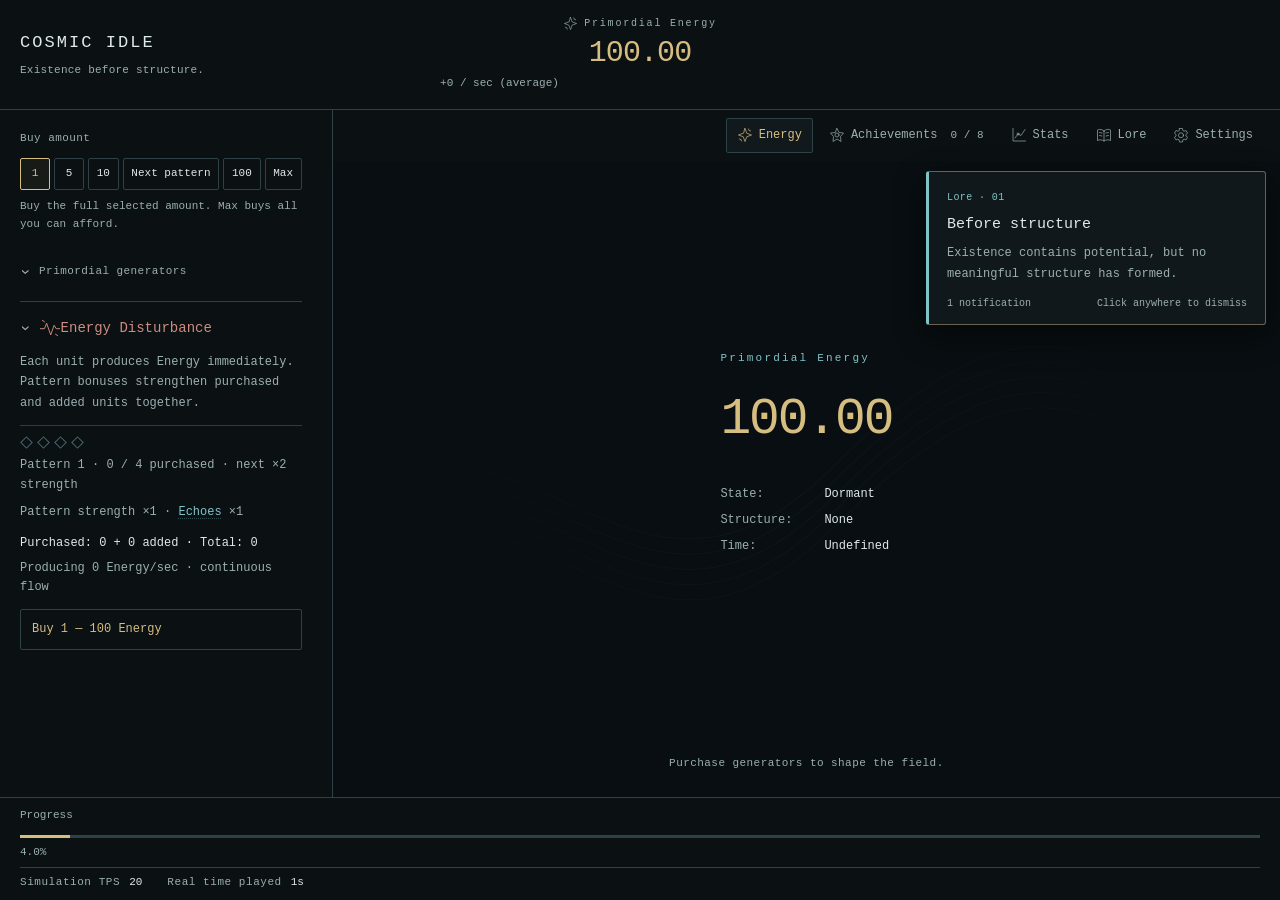
==== commit 157d865d: "Give Unified Interaction fixed prices across resets and preserve legacy saves" ====
--- a/docs/index.html
+++ b/docs/index.html
@@ -346,15 +346,15 @@
 
   <!-- Load order matters because this version works directly from file:// -->
   <script src="js/core/namespace.js?v=2be15fd41d03"></script>
-  <script src="js/core/config.js?v=ff805515709b"></script>
+  <script src="js/core/config.js?v=2c65144f6e74"></script>
   <script src="js/numbers/decimal.js?v=072eb6e5da4d"></script>
-  <script src="js/core/state.js?v=207699b809f9"></script>
+  <script src="js/core/state.js?v=7aed80f3e76e"></script>
   <script src="js/core/automation.js?v=b58f0ed9d0a8"></script>
-  <script src="js/core/symmetry.js?v=140474faf8a7"></script>
+  <script src="js/core/symmetry.js?v=3c253180f096"></script>
   <script src="js/time/gameTime.js?v=a3b9af0ff87e"></script>
   <script src="js/core/modifiers.js?v=368e702616dc"></script>
   <script src="js/core/playtime.js?v=e3322b01d6fb"></script>
-  <script src="js/core/progression.js?v=a6e79cfdc001"></script>
+  <script src="js/core/progression.js?v=521954f59585"></script>
   <script src="js/core/prestige.js?v=d0edb4ae7a61"></script>
   <script src="js/layers/energy/energy.js?v=1841461d6a4f"></script>
   <script src="js/layers/energy/coherence.js?v=be5e46fdf999"></script>
@@ -363,7 +363,7 @@
   <script src="js/core/structure.js?v=4762d080104f"></script>
   <script src="js/core/flow.js?v=d1f1f20dbab7"></script>
   <script src="js/core/productionStats.js?v=9cdac373e95e"></script>
-  <script src="js/save/saveManager.js?v=df573e42b3fd"></script>
+  <script src="js/save/saveManager.js?v=2157ec8a783d"></script>
   <script src="js/ui/format.js?v=7deb167be06e"></script>
   <script src="js/ui/icons.js?v=dba1c53e8fa3"></script>
   <script src="js/ui/experience.js?v=d90718becd55"></script>
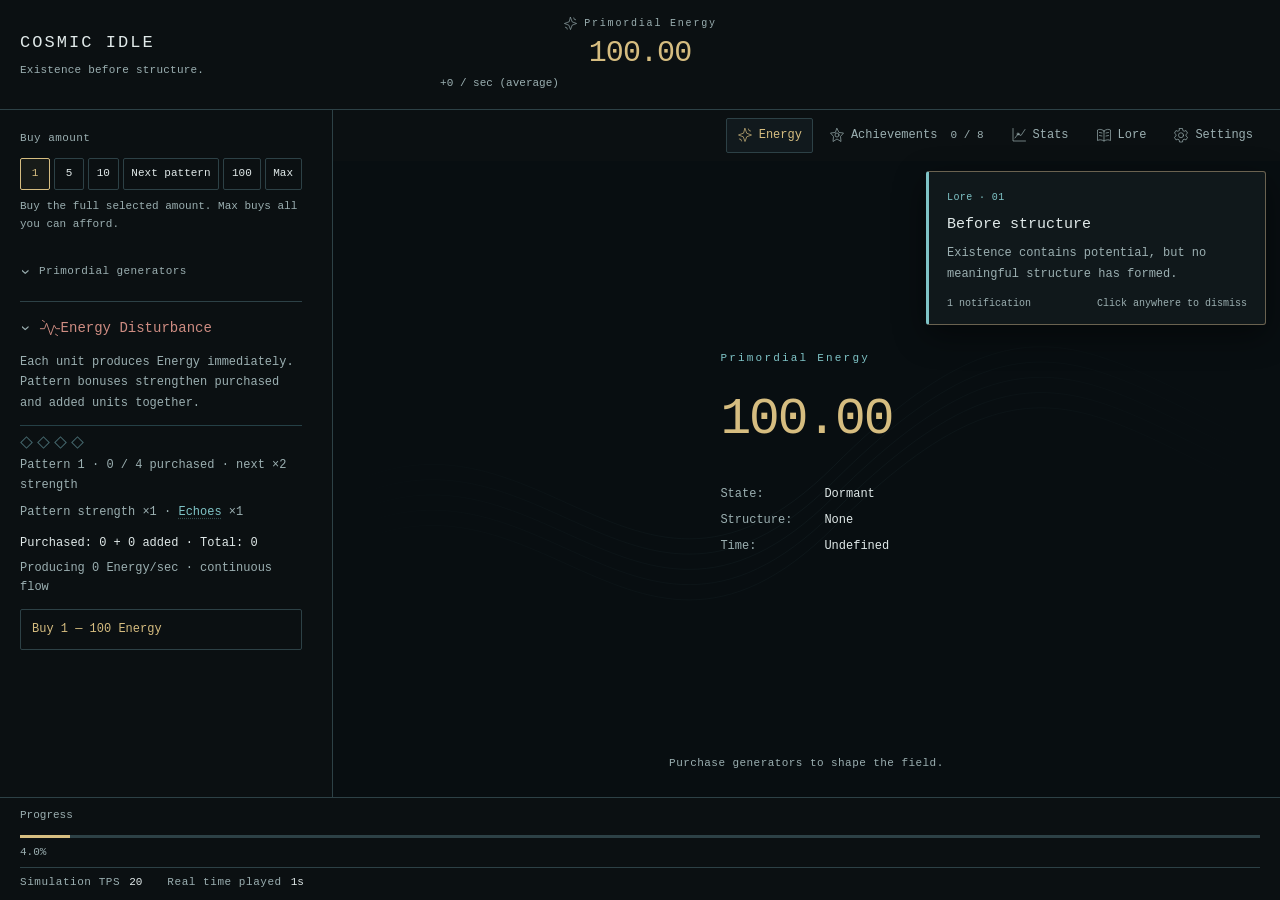
==== commit 7cf07201: "Add saved confirmation options for Condense, Stabilize and Break Symmetry" ====
--- a/docs/index.html
+++ b/docs/index.html
@@ -4,7 +4,7 @@
   <meta charset="UTF-8" />
   <meta name="viewport" content="width=device-width, initial-scale=1.0" />
   <title>Cosmic Idle — Energy</title>
-  <link rel="stylesheet" href="css/main.css?v=d4b404d61e78" />
+  <link rel="stylesheet" href="css/main.css?v=12ccf26ed31f" />
 </head>
 <body>
   <main class="game-shell">
@@ -276,6 +276,15 @@
         </div>
         <p id="save-status" class="settings-note" role="status">Autosave enabled.</p>
         <div class="save-recovery-controls"><button id="export-stored-button">Export protected stored save</button><label>Recovery backup<select id="save-backup-select" aria-label="Recovery backup"></select></label><button id="restore-backup-button">Restore selected backup</button><p class="settings-note">Imports and recovery keep the previous data as a backup. A failed load pauses autosaving instead of replacing your progress.</p></div>
+        <section id="confirmation-settings" aria-labelledby="confirmation-settings-title" hidden>
+          <h3 id="confirmation-settings-title">Confirmations</h3>
+          <div class="settings-list">
+            <label><span>Stabilize</span><input id="setting-confirmStabilize" type="checkbox"></label>
+            <label><span>Condense Energy</span><input id="setting-confirmCondense" type="checkbox"></label>
+            <label><span>Break Symmetry</span><input id="setting-confirmBreak" type="checkbox"></label>
+          </div>
+          <p class="settings-note">Ask before performing each action. When disabled, it happens immediately. Automation skips confirmations.</p>
+        </section>
         <div class="settings-list">
           <label><span>Sound direction</span><select id="setting-audioTheme"><option value="0">Eventide · original</option><option value="1">Celestial score</option><option value="2">Glass observatory · new</option><option value="3">Redshift · new</option></select></label>
           <label><span>Visual direction</span><select id="setting-visualTheme"><option value="0">Deep Signal · original</option><option value="1">Spectral lattice · new</option></select></label>
@@ -324,6 +333,7 @@
   <dialog id="challenge-dialog" aria-labelledby="challenge-confirm-title" aria-describedby="challenge-confirm-description"><span class="label">Alter the primordial field</span><h2 id="challenge-confirm-title"></h2><p id="challenge-confirm-description"></p><div class="respec-choices"><button id="challenge-cancel">Keep this run</button><button id="challenge-confirm">Restart run</button></div></dialog>
   <dialog id="respec-dialog" aria-labelledby="respec-title" aria-describedby="respec-description"><span class="label">Reform the constellation</span><h2 id="respec-title">Respec skills?</h2><strong id="respec-refund"></strong><p id="respec-description"></p><div class="respec-choices"><button id="cancel-respec">Keep my skills</button><button id="confirm-respec">Respec · restart run</button></div></dialog>
   <dialog id="stabilization-dialog" aria-labelledby="stabilization-dialog-title"><span class="label">Release the Energy · retain the pattern</span><h2 id="stabilization-dialog-title">Stabilize the Field?</h2><p id="stabilization-dialog-reward"></p><p>Restart Energy, generators and Resonance in a stronger field.</p><p id="stabilization-keeps"></p><div class="respec-choices"><button id="cancel-stabilization">Keep building</button><button id="confirm-stabilization">Stabilize</button></div></dialog>
+  <dialog id="condense-confirm-dialog" aria-labelledby="condense-confirm-title" aria-describedby="condense-confirm-reward condense-confirm-reset condense-confirm-keep"><h2 id="condense-confirm-title">Condense Energy?</h2><p id="condense-confirm-reward"></p><p id="condense-confirm-reset"></p><p id="condense-confirm-keep"></p><div class="respec-choices"><button id="cancel-condense">Keep building</button><button id="confirm-condense">Condense Energy</button></div></dialog>
   <p id="pattern-announcement" class="sr-only" role="status" aria-live="polite"></p>
   <dialog id="break-dialog" aria-labelledby="break-dialog-title"><h2 id="break-dialog-title">Break Symmetry?</h2><p id="break-dialog-reward"></p><p>Resets Field Alignment and every Unified Interaction purchase. Symmetry returns to your starting amount. Keeps Energy, Primordial generators, Quanta, skills, achievements, lore, playtime, Asymmetry and its upgrades.</p><div class="dialog-actions"><button id="cancel-break">Keep aligning</button><button id="confirm-break">Break Symmetry</button></div></dialog>
   <div id="reset-presentation" hidden aria-hidden="true"><div class="reset-geometry"></div><div class="reset-blackout"></div><p class="reset-caption"></p></div>
@@ -348,8 +358,8 @@
   <script src="js/core/namespace.js?v=2be15fd41d03"></script>
   <script src="js/core/config.js?v=2c65144f6e74"></script>
   <script src="js/numbers/decimal.js?v=072eb6e5da4d"></script>
-  <script src="js/core/state.js?v=7aed80f3e76e"></script>
-  <script src="js/core/automation.js?v=b58f0ed9d0a8"></script>
+  <script src="js/core/state.js?v=b1f51742d4e7"></script>
+  <script src="js/core/automation.js?v=3b47fe768054"></script>
   <script src="js/core/symmetry.js?v=3c253180f096"></script>
   <script src="js/time/gameTime.js?v=a3b9af0ff87e"></script>
   <script src="js/core/modifiers.js?v=368e702616dc"></script>
@@ -363,10 +373,10 @@
   <script src="js/core/structure.js?v=4762d080104f"></script>
   <script src="js/core/flow.js?v=d1f1f20dbab7"></script>
   <script src="js/core/productionStats.js?v=9cdac373e95e"></script>
-  <script src="js/save/saveManager.js?v=2157ec8a783d"></script>
+  <script src="js/save/saveManager.js?v=fe131b3a95ce"></script>
   <script src="js/ui/format.js?v=7deb167be06e"></script>
   <script src="js/ui/icons.js?v=dba1c53e8fa3"></script>
-  <script src="js/ui/experience.js?v=d90718becd55"></script>
+  <script src="js/ui/experience.js?v=cf2e243ffe70"></script>
   <script src="js/ui/perkFX.js?v=f9d0cee3875c"></script>
   <script src="js/ui/condenseFX.js?v=a3923dd5d810"></script>
   <script src="js/ui/breakFX.js?v=c1d28e489191"></script>
@@ -374,16 +384,16 @@
   <script src="js/ui/fieldWaves.js?v=4245ba353309"></script>
   <script src="js/ui/stats.js?v=914dfd00bf46"></script>
   <script src="js/ui/achievements.js?v=17c5f1700e67"></script>
-  <script src="js/ui/prestige.js?v=f57351f4cb58"></script>
-  <script src="js/ui/discovery.js?v=54d147b0f6a0"></script>
+  <script src="js/ui/prestige.js?v=6fc858e03fa6"></script>
+  <script src="js/ui/discovery.js?v=42b568b8f748"></script>
   <script src="js/ui/treeMap.js?v=63e38f61743f"></script>
   <script src="js/ui/automation.js?v=07c4d24a8ad4"></script>
   <script src="js/ui/symmetry.js?v=cd82d2511325"></script>
   <script src="js/ui/render.js?v=4bdcbb4f2056"></script>
-  <script src="js/ui/structure.js?v=9cbe2a9105a3"></script>
+  <script src="js/ui/structure.js?v=3e8abc20a95e"></script>
   <script src="js/core/gameLoop.js?v=4522cc2858ab"></script>
   <script src="js/core/offline.js?v=a51364542072"></script>
-  <script src="js/ui/asymmetry.js?v=b1ce5ca1024f"></script>
+  <script src="js/ui/asymmetry.js?v=663c06908e23"></script>
   <script src="js/ui/presentation.js?v=8a81bd4c94ef"></script>
   <script src="js/ui/audioDirections.js?v=9a340ce5aa93"></script>
   <script src="js/main.js?v=e46e63cb9fc1"></script>
--- a/docs/css/main.css
+++ b/docs/css/main.css
@@ -800,15 +800,15 @@
 #respec-skills { color:#bc999a; font-size:10px; }
 @media(prefers-reduced-motion:reduce) { .perk-purchase-ring,.perk-purchase-fleck { display:none; }.perk-awakened { animation:none;outline:1px solid #d6bd80; } }
 
-#respec-dialog { width:min(520px,calc(100vw - 32px)); max-height:85dvh; overflow:auto; background:var(--surface); color:var(--text); border:1px solid #74617c; border-radius:3px; padding:24px; box-shadow:0 24px 100px #0009; }
-#respec-dialog::backdrop { background:#05090cc9; backdrop-filter:blur(4px); }
-#respec-dialog h2 { font-weight:400; color:#d6bd80; margin:10px 0; font-size:20px; }
-#respec-dialog p { color:var(--muted); font-size:12px; line-height:1.8; }
+#respec-dialog, #condense-confirm-dialog { width:min(520px,calc(100vw - 32px)); max-height:85dvh; overflow:auto; background:var(--surface); color:var(--text); border:1px solid #74617c; border-radius:3px; padding:24px; box-shadow:0 24px 100px #0009; }
+#respec-dialog::backdrop, #condense-confirm-dialog::backdrop { background:#05090cc9; backdrop-filter:blur(4px); }
+#respec-dialog h2, #condense-confirm-dialog h2 { font-weight:400; color:#d6bd80; margin:10px 0; font-size:20px; }
+#respec-dialog p, #condense-confirm-dialog p { color:var(--muted); font-size:12px; line-height:1.8; }
 #respec-refund { font-size:13px; font-weight:400; color:#c8b5df; }
 .respec-choices { display:flex; flex-wrap:wrap; justify-content:flex-end; gap:10px; margin-top:24px; }
 #confirm-respec { border-color:#977c72; color:#dec5bb; }
-#respec-dialog.is-dismissing { animation:story-fade 2s ease-out forwards; }
-#respec-dialog.is-dismissing::backdrop { animation:story-backdrop-fade 2s ease-out forwards; }
+#respec-dialog.is-dismissing, #condense-confirm-dialog.is-dismissing { animation:story-fade 2s ease-out forwards; }
+#respec-dialog.is-dismissing::backdrop, #condense-confirm-dialog.is-dismissing::backdrop { animation:story-backdrop-fade 2s ease-out forwards; }
 .fluct-tier { display:block; margin-top:6px; color:#738589; font-size:10px; }
 .fluct-tier.earned { color:var(--fluct); }
 
